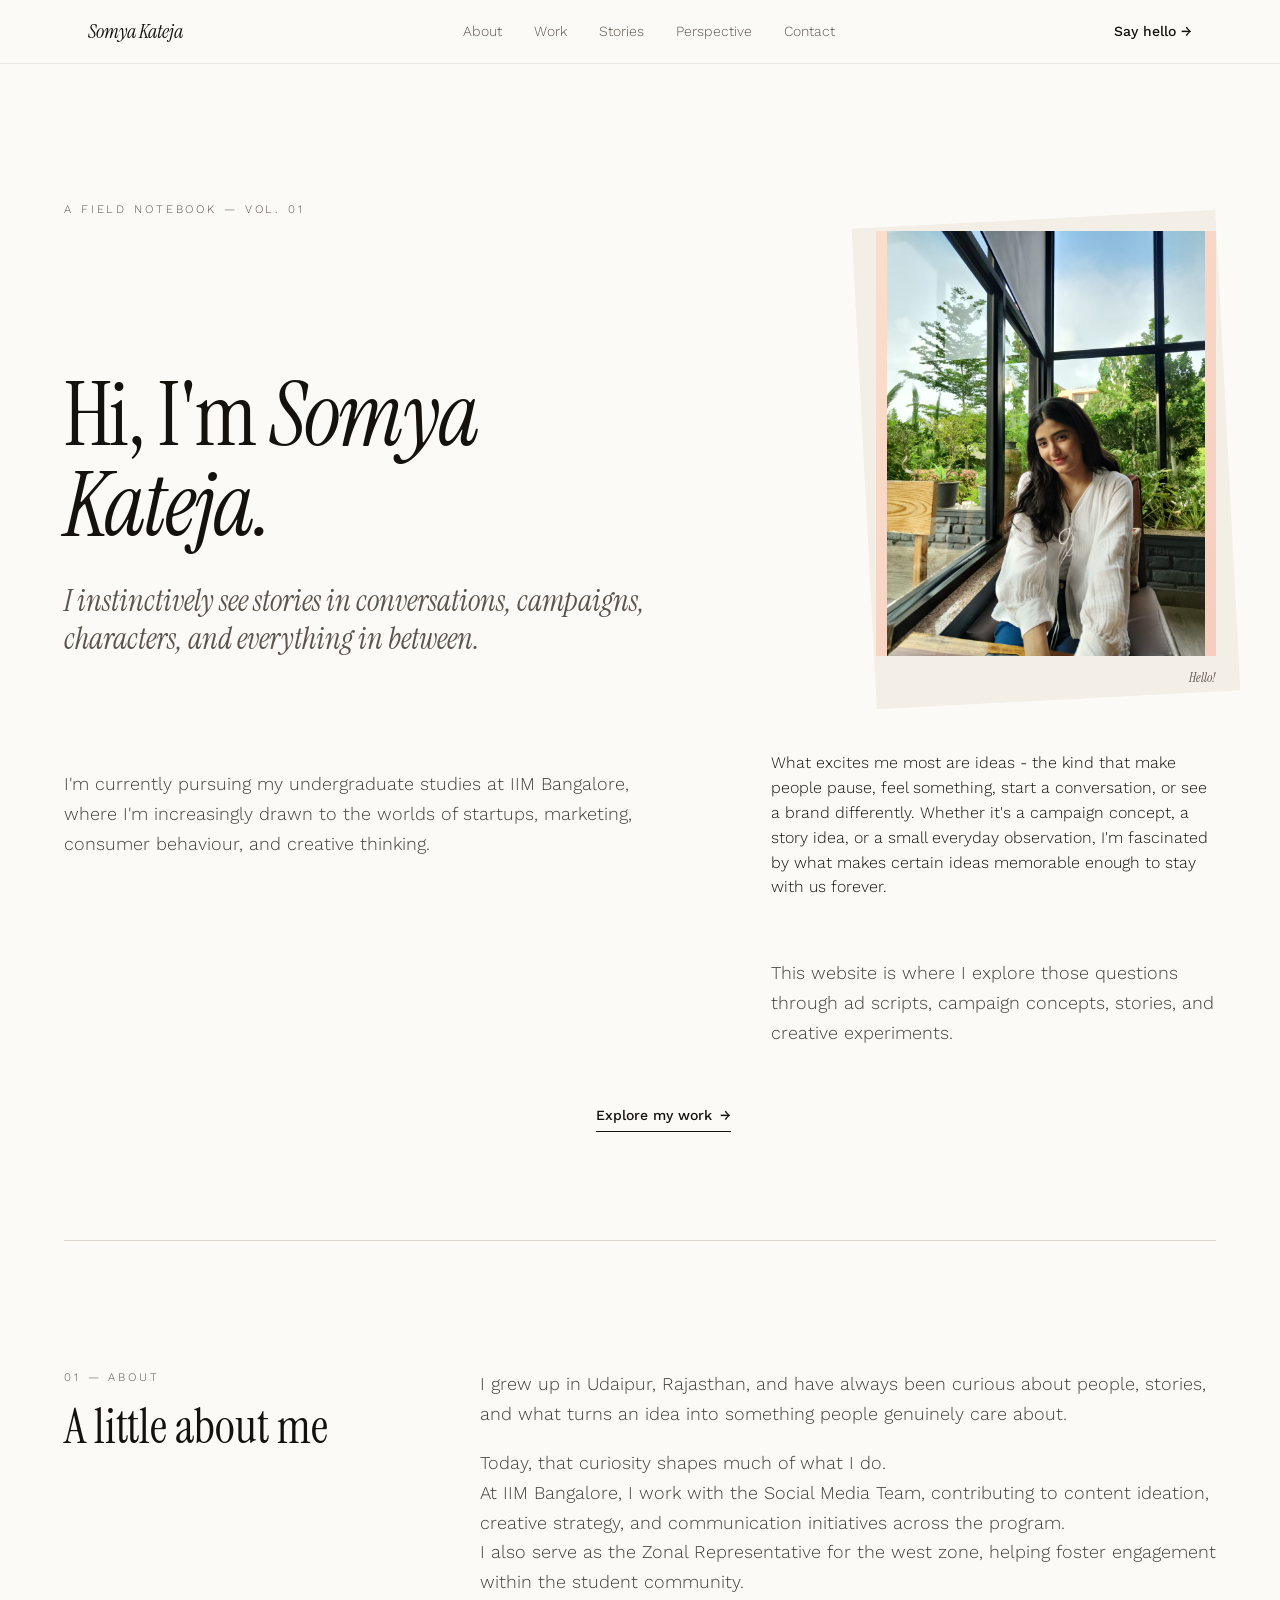
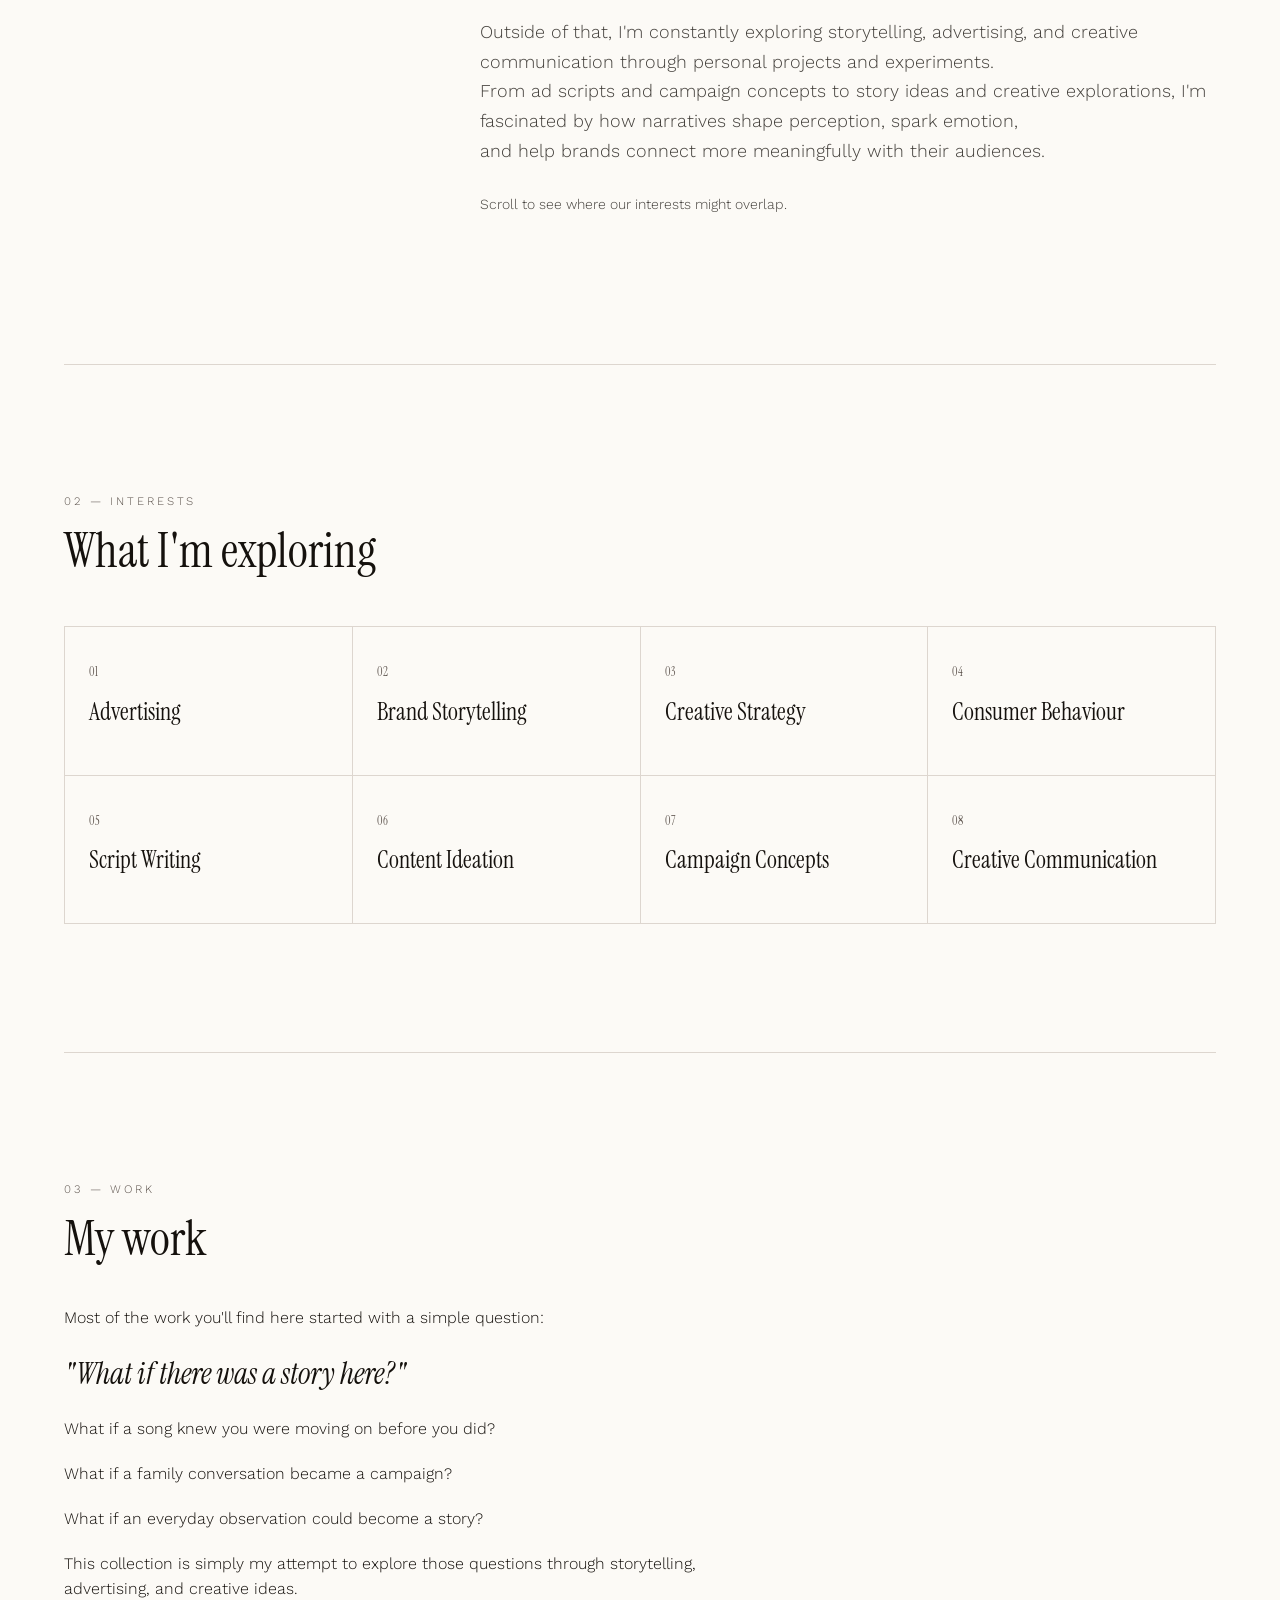
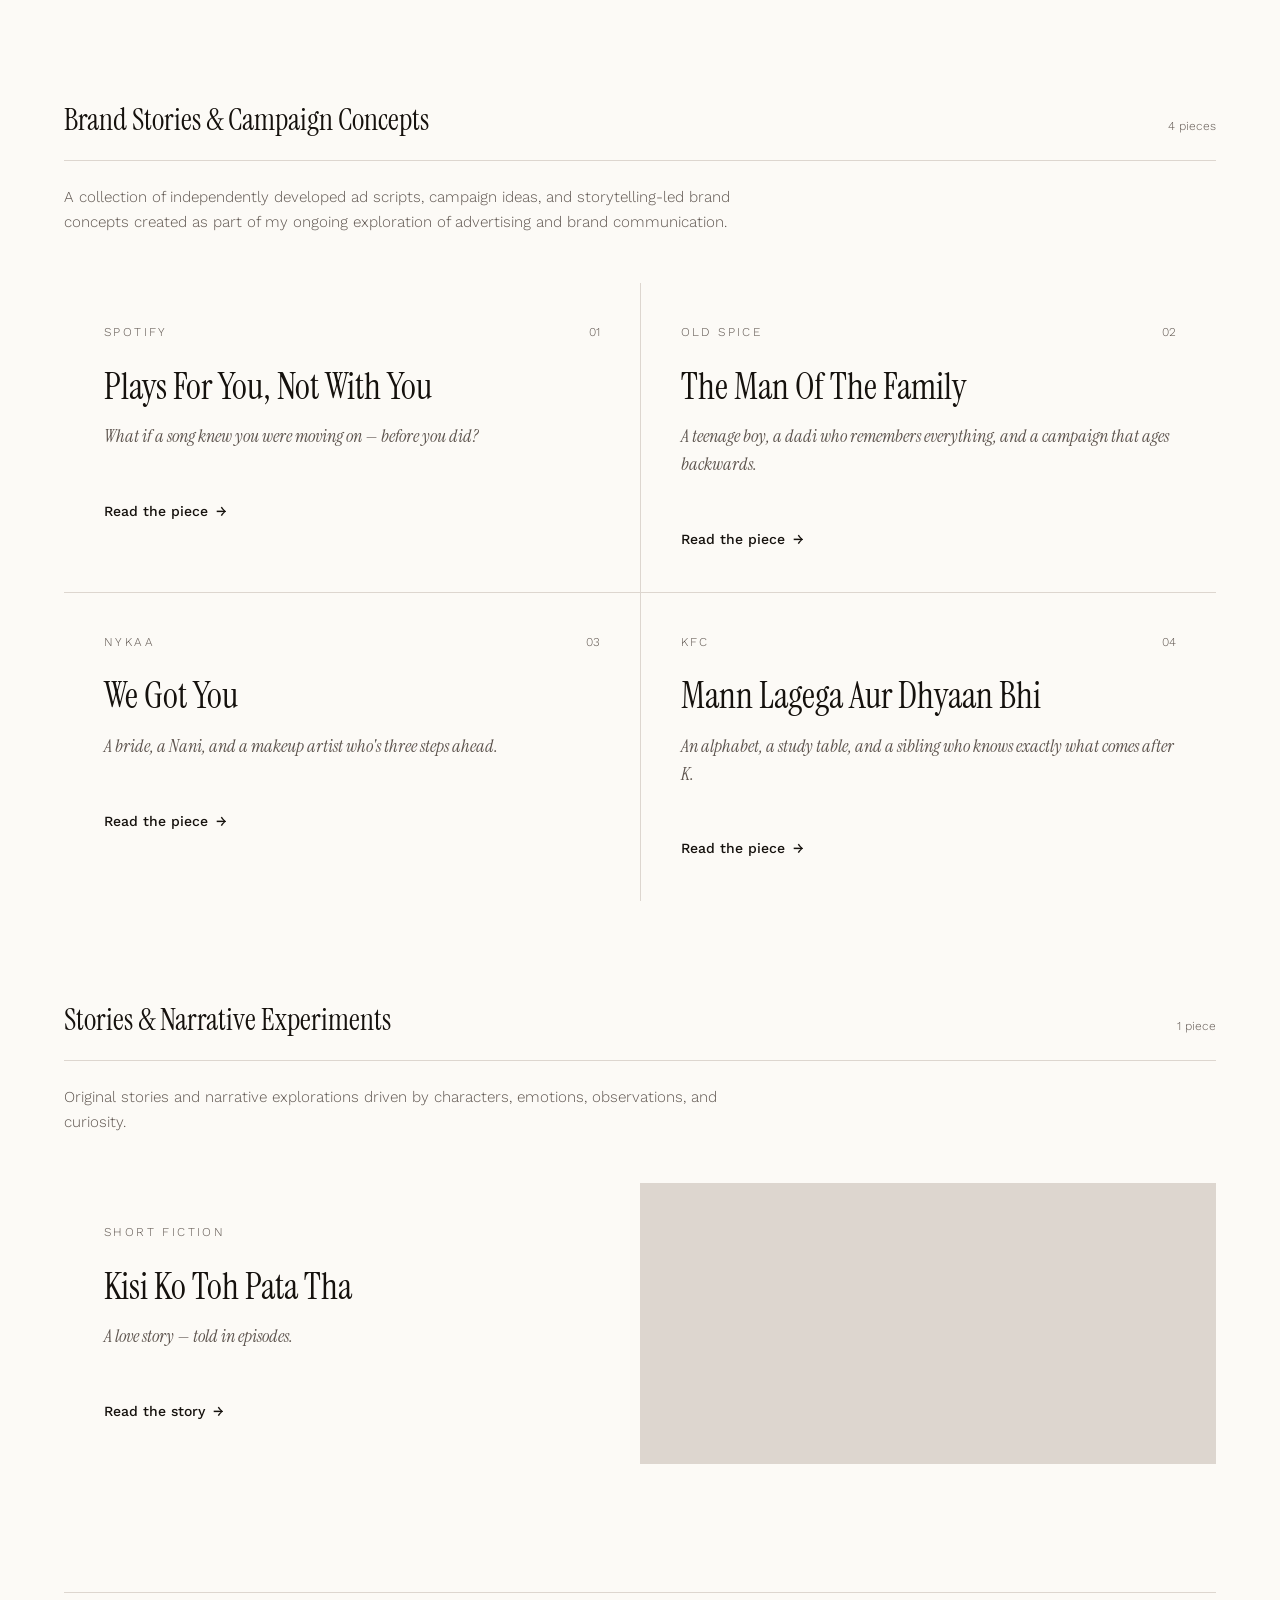
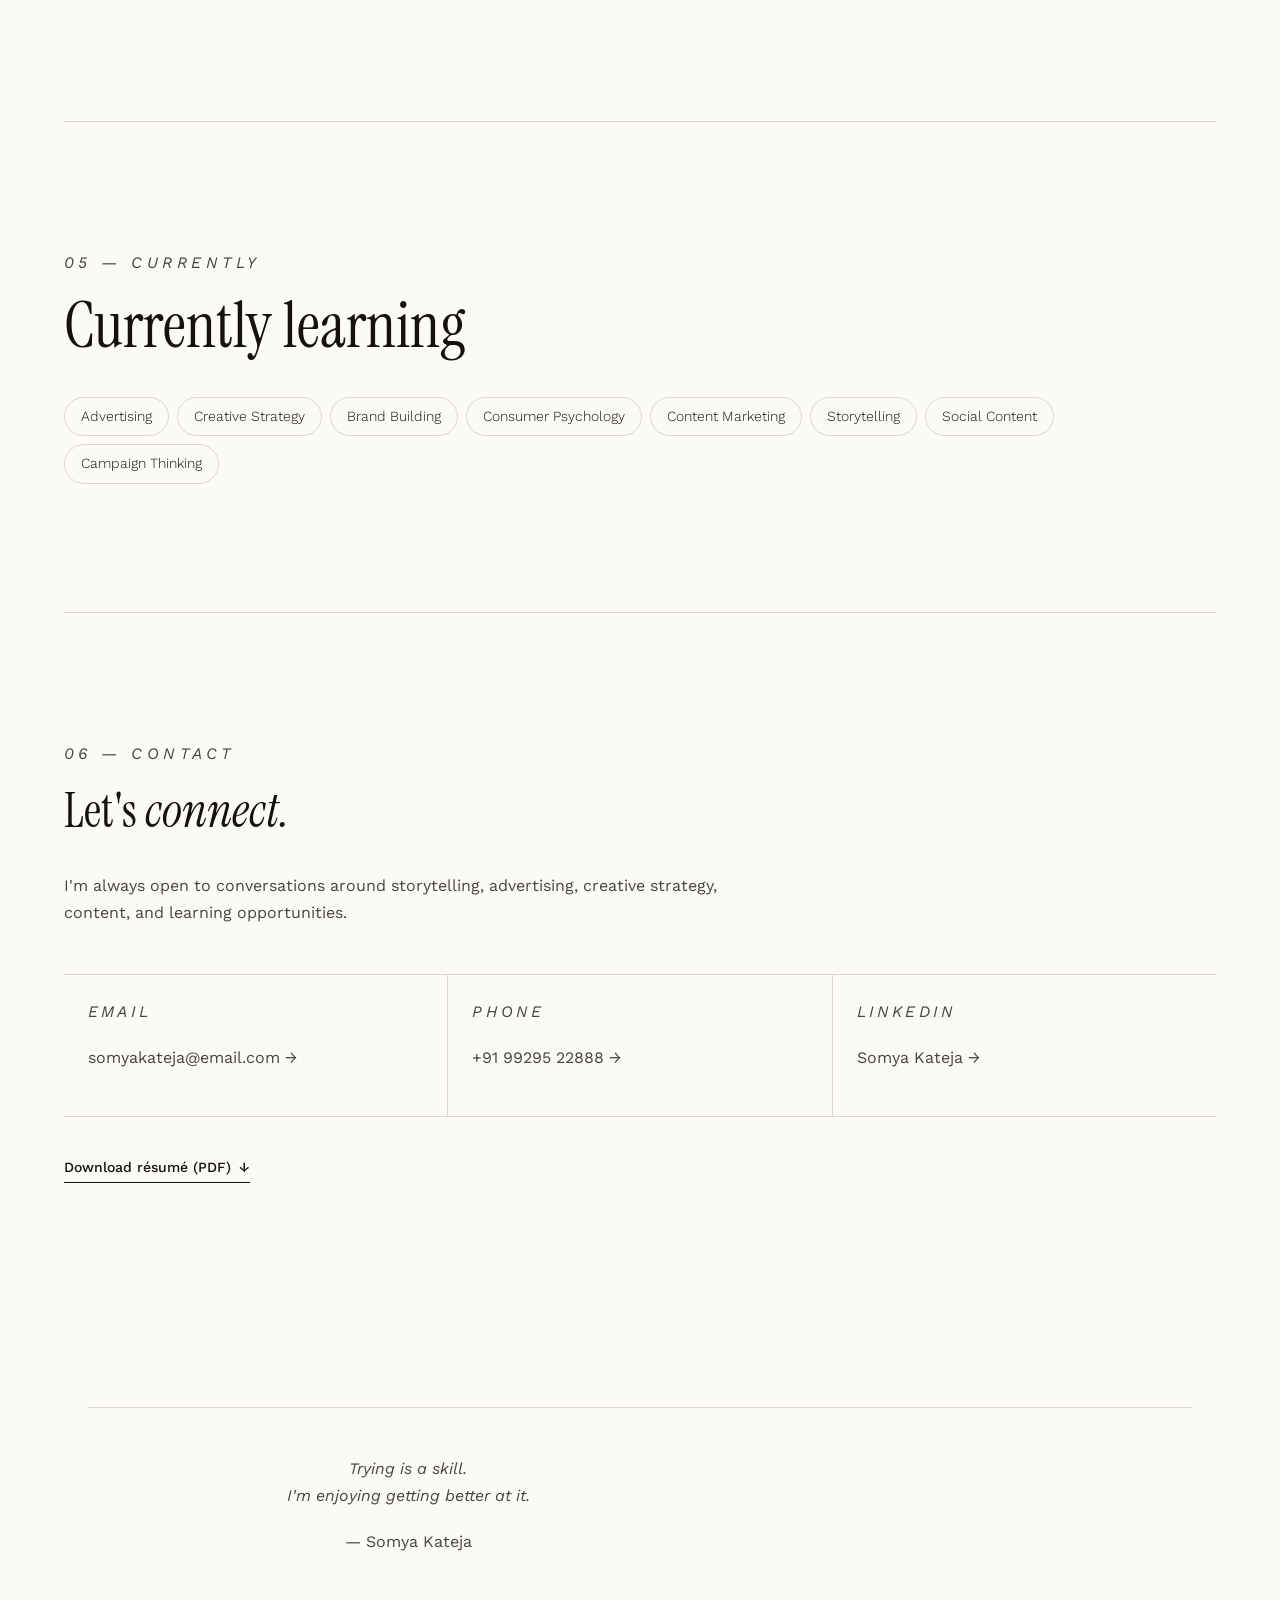
==== index.html @ d15bb148 "Update index.html" ====
<!doctype html>
<html lang="en">
<head>
<meta charset="utf-8" />
<meta name="viewport" content="width=device-width,initial-scale=1" />
<title>Somya Kateja — Stories, Ideas, and Campaigns</title>
<meta name="description" content="A collection of ad scripts, campaign concepts, and stories by Somya Kateja." />
<meta property="og:title" content="Somya Kateja — Stories, Ideas, and Campaigns" />
<meta property="og:description" content="A collection of ad scripts, campaign concepts, and stories by Somya Kateja." />
<link rel="preconnect" href="https://fonts.googleapis.com" />
<link rel="preconnect" href="https://fonts.gstatic.com" crossorigin />
<link href="https://fonts.googleapis.com/css2?family=Instrument+Serif:ital@0;1&family=Work+Sans:wght@300;400;500;600&display=swap" rel="stylesheet" />
<link rel="stylesheet" href="styles.css" />
</head>
<body>

<header class="nav"><div class="nav-inner">
  <a href="index.html#top" class="nav-brand">Somya Kateja</a>
  <button class="nav-toggle" aria-label="Menu" aria-expanded="false" onclick="this.classList.toggle('open');this.setAttribute('aria-expanded',this.classList.contains('open'));document.getElementById('navMenu').classList.toggle('open')">
    <span></span><span></span><span></span>
  </button>
  <nav class="nav-links" id="navMenu">
    <a href="index.html#about">About</a>
    <a href="index.html#work">Work</a>
    <a href="index.html#stories">Stories</a>
    <a href="index.html#note">Perspective</a>
    <a href="index.html#contact">Contact</a>
    <a href="index.html#contact" class="nav-cta-mobile">Say hello →</a>
  </nav>
  <a href="index.html#contact" class="nav-cta">Say hello →</a>
</div></header>
<span id="top"></span>
<section class="container hero">
  <p class="eyebrow">A field notebook — Vol. 01</p>
  <div class="hero-grid">
    <div>
      <h1 class="hero-title" data-typewriter>
        <span data-type-part>Hi, I'm </span><em class="italic" data-type-part>Somya</em><br/><em class="italic" data-type-part>Kateja.</em>
      </h1>
      <p class="hero-sub">I instinctively see stories in conversations, campaigns,<br>
        characters, and everything in between.</p>
    </div>
    <figure class="portrait">
      <div class="portrait-bg" aria-hidden="true"></div>
      <div class="portrait-frame"> 
        <img src="somya kateja photo/somya.jpg.jpeg" alt="Somya Kateja">
  <span class="portrait-monogram"></span></div>
      <figcaption class="portrait-cap">Hello!</figcaption>
    </figure>
  </div>
  <div class="hero-row2">
    <p>I'm currently pursuing my undergraduate studies at IIM Bangalore, where I'm increasingly drawn to the worlds of startups, marketing, consumer behaviour, and creative thinking.</p>
What excites me most are ideas - the kind that make people pause, feel something, start a conversation, or see a brand differently. Whether it's a campaign concept, a story idea, or a small everyday observation, I'm fascinated by what makes certain ideas memorable enough to stay with us forever.</p>

    <p>This website is where I explore those questions through ad scripts, campaign concepts, stories, and creative experiments.</p>
    <div class="cta-stack">
      <a href="#work" class="cta-link">Explore my work <span class="arrow" aria-hidden="true">→</span></a>
      <a href="#about" class="cta-muted"></a>
    </div>
  </div>
</section>
<div class="divider"></div>

<section id="about" class="container block">
  <div class="about-grid">
    <div>
      <p class="eyebrow">01 — About</p>
      <h2 class="section-h">A little about me</h2>
    </div>
    <div class="copy">
      <p>I grew up in Udaipur, Rajasthan, and have always been curious about people, stories, and what turns an idea into something people genuinely care about.</p>
        <p>Today, that curiosity shapes much of what I do.<br>
          At IIM Bangalore, I work with the Social Media Team, contributing to content ideation, creative strategy, and communication initiatives across the program.<br>
           I also serve as the Zonal Representative for the west zone, helping foster engagement within the student community.</p>
            <p>Outside of that, I'm constantly exploring storytelling, advertising, and creative communication through personal projects and experiments.<br>
               From ad scripts and campaign concepts to story ideas and creative explorations, I'm fascinated by how narratives shape perception, spark emotion,<br>
                and help brands connect more meaningfully with their audiences.</p>
      
      <p class="muted" style="font-size:.875rem;padding-top:.5rem">Scroll to see where our interests might overlap.</p>
    </div>
  </div>
</section>
<div class="divider"></div>

<section class="container block">
  <p class="eyebrow">02 — Interests</p>
  <h2 class="section-h">What I'm exploring</h2>
  <div class="tag-grid">
    <div class="tag-cell"><p class="n">01</p><p class="t">Advertising</p></div><div class="tag-cell"><p class="n">02</p><p class="t">Brand Storytelling</p></div><div class="tag-cell"><p class="n">03</p><p class="t">Creative Strategy</p></div><div class="tag-cell"><p class="n">04</p><p class="t">Consumer Behaviour</p></div><div class="tag-cell"><p class="n">05</p><p class="t">Script Writing</p></div><div class="tag-cell"><p class="n">06</p><p class="t">Content Ideation</p></div><div class="tag-cell"><p class="n">07</p><p class="t">Campaign Concepts</p></div><div class="tag-cell"><p class="n">08</p><p class="t">Creative Communication</p></div>
  </div>
</section>
<div class="divider"></div>

<section id="work" class="container block">
  <p class="eyebrow">03 — Work</p>
  <h2 class="section-h">My work</h2>
  <div style="margin-top:2.5rem;max-width:42rem">
    <p style="margin:0 0 1.25rem">Most of the work you'll find here started with a simple question:</p>
    <p class="serif italic" style="font-size:1.875rem;margin:0 0 1.25rem">"What if there was a story here?"</p>
    <p style="margin:0 0 1.25rem">What if a song knew you were moving on before you did?</p>
    <p style="margin:0 0 1.25rem">What if a family conversation became a campaign?</p>
    <p style="margin:0 0 1.25rem">What if an everyday observation could become a story?</p>
    <p style="margin:0">This collection is simply my attempt to explore those questions through storytelling, advertising, and creative ideas.</p>
  </div>

  <div class="work-section">
    <div class="work-head"><h3> Brand Stories &amp; Campaign Concepts</h3><span class="muted" style="font-size:.75rem">4 pieces</span></div>
    <p class="muted" style="margin-top:1.5rem;max-width:42rem;font-size:.95rem;line-height:1.65">A collection of independently developed ad scripts, campaign ideas, and storytelling-led brand concepts created as part of my ongoing exploration of advertising and brand communication.</p>
    <div class="work-grid">
      <a class="work-card" href="work/spotify-plays-for-you.html">
        <div class="meta"><span class="brand">Spotify</span><span>01</span></div>
        <h4>Plays For You, Not With You</h4>
        <p class="tag">What if a song knew you were moving on — before you did?</p>
        <span class="read">Read the piece <span aria-hidden="true">→</span></span>
      </a><a class="work-card" href="work/old-spice-man-of-the-family.html">
        <div class="meta"><span class="brand">Old Spice</span><span>02</span></div>
        <h4>The Man Of The Family</h4>
        <p class="tag">A teenage boy, a dadi who remembers everything, and a campaign that ages backwards.</p>
        <span class="read">Read the piece <span aria-hidden="true">→</span></span>
      </a><a class="work-card" href="work/nykaa-we-got-you.html">
        <div class="meta"><span class="brand">Nykaa</span><span>03</span></div>
        <h4>We Got You</h4>
        <p class="tag">A bride, a Nani, and a makeup artist who's three steps ahead.</p>
        <span class="read">Read the piece <span aria-hidden="true">→</span></span>
      </a><a class="work-card" href="work/kfc-mann-lagega.html">
        <div class="meta"><span class="brand">KFC</span><span>04</span></div>
        <h4>Mann Lagega Aur Dhyaan Bhi</h4>
        <p class="tag">An alphabet, a study table, and a sibling who knows exactly what comes after K.</p>
        <span class="read">Read the piece <span aria-hidden="true">→</span></span>
      </a>
    </div>
  </div>

  <div id="stories" class="work-section">
    <div class="work-head"><h3>Stories &amp; Narrative Experiments</h3><span class="muted" style="font-size:.75rem">1 piece</span></div>
    <p class="muted" style="margin-top:1.5rem;max-width:42rem;font-size:.95rem;line-height:1.65">Original stories and narrative explorations driven by characters, emotions, observations, and curiosity.</p>
    <div class="work-grid">
      <a class="work-card" href="stories/kisi-ko-toh-pata-tha.html">
        <div class="meta"><span class="brand">Short fiction</span></div>
        <h4>Kisi Ko Toh Pata Tha</h4>
        <p class="tag">A love story — told in episodes.</p>
        <span class="read">Read the story <span aria-hidden="true">→</span></span>
      </a>
    </div>
  </div>
</section>
<div class="divider"></div>

<section id="note" class="persp">

<div class="divider"></div>

<section class="container block">
  <p class="eyebrow">05 — Currently</p>
  <h2 class="section-h">Currently learning</h2>
  <div class="pills"><span class="pill">Advertising</span><span class="pill">Creative Strategy</span><span class="pill">Brand Building</span><span class="pill">Consumer Psychology</span><span class="pill">Content Marketing</span><span class="pill">Storytelling</span><span class="pill">Social Content</span><span class="pill">Campaign Thinking</span></div>
</section>
<div class="divider"></div>

<section id="contact" class="container block">
  <p class="eyebrow">06 — Contact</p>
  <h2 class="section-h" style="font-size:3rem">Let's <em class="italic">connect.</em></h2>
  <p style="margin-top:2rem;max-width:42rem;font-size:1.05rem;line-height:1.65;color:color-mix(in oklch,var(--fg) 80%,transparent)">I'm always open to conversations around storytelling, advertising, creative strategy, content, and learning opportunities.</p>
  <div class="contact-grid">
    <a class="contact-card" href="mailto:somyakateja@email.com"><p class="lbl">Email</p><p class="val">somyakateja@email.com →</p></a>
    <a class="contact-card" href="tel:+919929522888"><p class="lbl">Phone</p><p class="val">+91 99295 22888 →</p></a>
    <a class="contact-card" href="https://www.linkedin.com/in/somya-kateja-402340257/" target="_blank" rel="noreferrer"><p class="lbl">LinkedIn</p><p class="val">Somya Kateja →</p></a>
  </div>
  <a href="https://id-preview-dd491350--09c1ca3b-f277-450d-bad6-b6bb9498c5ce.lovable.app/__l5e/assets-v1/c2f71da6-fbae-406d-95cf-e368c31327e7/SomyaKateja_Resume.pdf" download="SomyaKateja_Resume.pdf" class="cta-link" style="margin-top:2.5rem">Download résumé (PDF) <span aria-hidden="true">↓</span></a>
</section>

<footer class="foot">
  <div class="foot-inner">
    <p class="big">Trying is a skill.<br/>I'm enjoying getting better at it.</p>
    <p class="muted" style="margin-top:2rem;font-size:.875rem">— Somya Kateja</p>
  </div>
</footer>

<script>
  (() => {
    const title = document.querySelector('[data-typewriter]');
    if (!title || window.matchMedia('(prefers-reduced-motion: reduce)').matches) return;

    const parts = [...title.querySelectorAll('[data-type-part]')];
    const text = parts.map((part) => part.textContent);
    parts.forEach((part) => {
      part.textContent = '';
    });

    let partIndex = 0;
    let charIndex = 0;
    const typeNext = () => {
      if (partIndex >= parts.length) return;

      parts[partIndex].textContent += text[partIndex][charIndex];
      charIndex += 1;

      if (charIndex >= text[partIndex].length) {
        partIndex += 1;
        charIndex = 0;
      }

      window.setTimeout(typeNext, 75);
    };

    window.setTimeout(typeNext, 350);
  })();
</script>
</body>
</html>
---- styles.css ----
:root{
  --bg:oklch(0.985 0.005 80);
  --fg:oklch(0.18 0.01 60);
  --muted:oklch(0.94 0.012 75);
  --muted-fg:oklch(0.45 0.015 60);
  --secondary:oklch(0.95 0.012 75);
  --accent:oklch(0.62 0.16 38);
  --border:oklch(0.88 0.012 70);
  --serif:"Instrument Serif",ui-serif,Georgia,serif;
  --sans:"Work Sans",ui-sans-serif,system-ui,sans-serif;
}
*{box-sizing:border-box;border-color:var(--border)}
html{scroll-behavior:smooth}
body{margin:0;background:var(--bg);color:var(--fg);font-family:var(--sans);font-weight:300;line-height:1.55;-webkit-font-smoothing:antialiased}
a{color:inherit;text-decoration:none}
.container{max-width:72rem;margin:0 auto;padding:0 1.5rem}
.container-sm{max-width:48rem;margin:0 auto;padding:0 1.5rem}
.container-md{max-width:56rem;margin:0 auto;padding:0 1.5rem}
.serif{font-family:var(--serif)}
.italic{font-style:italic}
.muted{color:var(--muted-fg)}
.eyebrow{font-size:.72rem;text-transform:uppercase;letter-spacing:.25em;color:var(--muted-fg);margin:0 0 .75rem}
.divider{height:1px;background:var(--border);max-width:72rem;margin:0 auto}

/* Nav */
.nav{position:sticky;top:0;z-index:50;background:rgba(252,251,247,.8);backdrop-filter:blur(8px);border-bottom:1px solid color-mix(in oklch,var(--border) 60%,transparent)}
.nav-inner{display:flex;align-items:center;justify-content:space-between;padding:1rem 1.5rem;max-width:72rem;margin:0 auto}
.nav-brand{font-family:var(--serif);font-size:1.25rem;font-style:italic}
.nav-brand:hover{color:var(--accent)}
.nav-links{display:none;gap:2rem;font-size:.875rem;color:var(--muted-fg)}
.nav-links a:hover{color:var(--fg)}
.nav-cta{display:none;font-size:.875rem;font-weight:500}
.nav-cta:hover{color:var(--accent);text-decoration:underline;text-underline-offset:4px}
@media(min-width:768px){.nav-links{display:flex}.nav-cta{display:inline}}

/* Hero */
.hero{padding:5rem 0 6rem}
@media(min-width:768px){.hero{padding-top:7rem}}
.hero-grid{display:grid;gap:2.5rem;align-items:end}
@media(min-width:768px){.hero-grid{grid-template-columns:1.4fr 1fr}}
h1.hero-title{font-family:var(--serif);font-size:3rem;line-height:1.02;letter-spacing:-.02em;margin:0;font-weight:400}
@media(min-width:768px){h1.hero-title{font-size:4.5rem}}
@media(min-width:1024px){h1.hero-title{font-size:5.5rem}}
.hero-sub{font-family:var(--serif);font-style:italic;font-size:1.5rem;color:var(--muted-fg);margin-top:2rem;max-width:36rem;line-height:1.25}
@media(min-width:768px){.hero-sub{font-size:1.875rem}}

/* Portrait */
.portrait{position:relative;max-width:340px;width:100%;margin:0 auto;perspective:900px}
@media(min-width:768px){.portrait{margin:0 0 0 auto}}
.portrait-bg{position:absolute;inset:-.75rem;background:var(--secondary);transform:rotate(-3deg);z-index:-1;transition:transform .55s ease,box-shadow .55s ease}
.portrait-frame{position:relative;aspect-ratio:4/5;background:linear-gradient(135deg,oklch(0.92 0.04 60),oklch(0.88 0.05 40));overflow:hidden;outline:1px solid var(--border);display:flex;align-items:center;justify-content:center;box-shadow:0 1rem 2.75rem color-mix(in oklch,var(--fg) 14%,transparent);transform-origin:center top;animation:portrait-fall-in 1s cubic-bezier(.2,.85,.22,1) .25s both;transition:transform .55s cubic-bezier(.2,.85,.22,1),box-shadow .55s ease,filter .55s ease}
.portrait-frame::after{content:"";position:absolute;inset:0;background:linear-gradient(115deg,transparent 0 38%,rgba(255,255,255,.28) 48%,transparent 58%);transform:translateX(-120%);animation:portrait-sheen .9s ease-out 1s both;pointer-events:none}
.portrait:hover .portrait-frame{transform:translateY(-.75rem) rotateX(3deg) rotateZ(-1.5deg);box-shadow:0 1.6rem 3.5rem color-mix(in oklch,var(--fg) 18%,transparent);filter:saturate(1.04)}
.portrait:hover .portrait-bg{transform:translateY(.45rem) rotate(-5deg)}
.portrait-monogram{font-family:var(--serif);font-size:5rem;color:rgba(0,0,0,.25)}
.portrait-cap{margin-top:.75rem;text-align:right;font-family:var(--serif);font-style:italic;font-size:.8rem;color:var(--muted-fg)}
@keyframes portrait-fall-in{
  0%{opacity:0;transform:translateY(-2.25rem) rotateX(10deg) rotateZ(2deg) scale(.96);clip-path:inset(0 0 100% 0)}
  62%{opacity:1;transform:translateY(.45rem) rotateX(-1deg) rotateZ(-.6deg) scale(1.01);clip-path:inset(0)}
  100%{opacity:1;transform:translateY(0) rotateX(0) rotateZ(0) scale(1);clip-path:inset(0)}
}
@keyframes portrait-sheen{
  to{transform:translateX(120%)}
}
@media (prefers-reduced-motion:reduce){
  .portrait-frame,.portrait-frame::after{animation:none}
  .portrait-frame,.portrait-bg{transition:none}
}

/* Hero second row */
.hero-row2{margin-top:4rem;display:grid;gap:2.5rem}
@media(min-width:768px){.hero-row2{grid-template-columns:1.5fr 1fr}}
.hero-row2 p{max-width:36rem;font-size:1rem;line-height:1.65;color:color-mix(in oklch,var(--fg) 80%,transparent)}
@media(min-width:768px){.hero-row2 p{font-size:1.125rem}}
.cta-stack{display:flex;flex-direction:column;gap:.75rem;align-items:flex-start}
@media(min-width:768px){.cta-stack{align-items:flex-end;justify-content:flex-end}}
.cta-link{display:inline-flex;gap:.5rem;align-items:center;border-bottom:1px solid var(--fg);padding-bottom:.25rem;font-size:.875rem;font-weight:500;transition:color .2s,border-color .2s}
.cta-link:hover{color:var(--accent);border-color:var(--accent)}
.cta-link span.arrow{transition:transform .2s}
.cta-link:hover span.arrow{transform:translateX(.25rem)}
.cta-muted{font-size:.875rem;color:var(--muted-fg)}
.cta-muted:hover{color:var(--fg)}

/* Sections */
section.block{padding:6rem 0}
@media(min-width:768px){section.block{padding:8rem 0}}
h2.section-h{font-family:var(--serif);font-size:2.25rem;line-height:1.15;font-weight:400;margin:0}
@media(min-width:768px){h2.section-h{font-size:3rem}}

/* About grid */
.about-grid{display:grid;gap:3rem}
@media(min-width:768px){.about-grid{grid-template-columns:1fr 2fr}}
.about-grid .copy p{margin:0 0 1.25rem;font-size:1rem;line-height:1.65;color:color-mix(in oklch,var(--fg) 80%,transparent)}
@media(min-width:768px){.about-grid .copy p{font-size:1.125rem}}

/* Tag grid */
.tag-grid{margin-top:3rem;display:grid;grid-template-columns:repeat(2,1fr);gap:1px;background:var(--border);border:1px solid var(--border);overflow:hidden}
@media(min-width:768px){.tag-grid{grid-template-columns:repeat(4,1fr)}}
.tag-cell{background:var(--bg);padding:1.5rem;transition:background .2s}
.tag-cell:hover{background:var(--secondary)}
.tag-cell .n{font-family:var(--serif);font-size:.75rem;color:var(--muted-fg)}
.tag-cell .t{margin-top:1rem;font-family:var(--serif);font-size:1.25rem;line-height:1.2}
@media(min-width:768px){.tag-cell .t{font-size:1.5rem}}

/* Work cards */
.work-section{margin-top:6rem}
.work-head{display:flex;align-items:baseline;justify-content:space-between;border-bottom:1px solid var(--border);padding-bottom:1rem}
.work-head h3{font-family:var(--serif);font-size:1.5rem;font-weight:400;margin:0}
@media(min-width:768px){.work-head h3{font-size:1.875rem}}
.work-grid{margin-top:3rem;display:grid;gap:1px;background:var(--border)}
@media(min-width:768px){.work-grid{grid-template-columns:repeat(2,1fr)}}
.work-card{background:var(--bg);padding:2rem;display:block;transition:background .2s}
@media(min-width:768px){.work-card{padding:2.5rem}}
.work-card:hover{background:var(--secondary)}
.work-card .meta{display:flex;justify-content:space-between;font-size:.75rem;color:var(--muted-fg)}
.work-card .meta .brand{text-transform:uppercase;letter-spacing:.2em}
.work-card h4{font-family:var(--serif);font-size:1.875rem;line-height:1.15;margin:1.5rem 0 0;font-weight:400}
@media(min-width:768px){.work-card h4{font-size:2.25rem}}
.work-card .tag{margin-top:1rem;font-family:var(--serif);font-style:italic;font-size:1.125rem;color:var(--muted-fg)}
.work-card .read{margin-top:2rem;display:inline-flex;gap:.5rem;font-size:.875rem;font-weight:500}
.work-card:hover .read{color:var(--accent)}

/* Perspective */
.persp{padding:6rem 0}
@media(min-width:768px){.persp{padding:8rem 0}}
.persp p{
    font-family:var(--sans);
    font-size:1rem;
    line-height:1.65;
    margin:0 0 1.25rem;
    color:color-mix(in oklch,var(--fg) 80%,transparent);
}

@media(min-width:768px){
.persp p{
    font-size:1.125rem;
}
}

/* Pills */
.pills{margin-top:2.5rem;display:flex;flex-wrap:wrap;gap:.5rem}
.pill{border:1px solid var(--border);padding:.5rem 1rem;border-radius:9999px;font-size:.875rem;transition:all .2s}
.pill:hover{border-color:var(--accent);color:var(--accent)}

/* Contact */
.contact-grid{margin-top:3rem;display:grid;gap:1px;background:var(--border);border-top:1px solid var(--border);border-bottom:1px solid var(--border)}
@media(min-width:640px){.contact-grid{grid-template-columns:repeat(2,1fr)}}
@media(min-width:1024px){.contact-grid{grid-template-columns:repeat(3,1fr)}}
.contact-card{background:var(--bg);padding:1.5rem;display:block;transition:background .2s}
.contact-card:hover{background:var(--secondary)}
.contact-card .lbl{font-size:.75rem;text-transform:uppercase;letter-spacing:.2em;color:var(--muted-fg)}
.contact-card .val{margin-top:1rem;font-family:var(--serif);font-size:1.25rem}
.contact-card:hover .val{color:var(--accent)}

/* Footer */
footer.foot{max-width:72rem;margin:0 auto;padding:6rem 1.5rem 4rem}
.foot-inner{border-top:1px solid var(--border);padding-top:3rem;text-align:center}
.foot-inner .big{font-family:var(--serif);font-style:italic;font-size:1.875rem;line-height:1.25;margin:0}
@media(min-width:768px){.foot-inner .big{font-size:3rem}}

/* Article (work/story page) */
.art-header{display:flex;align-items:center;justify-content:space-between;padding:2rem 1.5rem 0;max-width:56rem;margin:0 auto}
.art-hero{padding:5rem 1.5rem 3rem;max-width:48rem;margin:0 auto}
@media(min-width:768px){.art-hero{padding-top:7rem}}
.brand-mark{display:inline-flex;align-items:center;gap:.55rem;margin-top:1.1rem;padding:.42rem .7rem .42rem .48rem;border:1px solid color-mix(in oklch,var(--border) 75%,transparent);background:color-mix(in oklch,var(--bg) 88%,white);box-shadow:0 .5rem 1.4rem color-mix(in oklch,var(--fg) 7%,transparent);font-size:.78rem;font-weight:500;color:color-mix(in oklch,var(--fg) 78%,transparent)}
.brand-mark img{width:1.35rem;height:1.35rem;display:block;object-fit:contain}
.art-hero h1{font-family:var(--serif);font-size:3rem;line-height:1.05;letter-spacing:-.02em;margin:1.5rem 0 0;font-weight:400}
@media(min-width:768px){.art-hero h1{font-size:4.5rem}}
.art-hero .tag{margin-top:2rem;font-family:var(--serif);font-style:italic;font-size:1.5rem;color:var(--muted-fg);line-height:1.25}
@media(min-width:768px){.art-hero .tag{font-size:1.875rem}}
.art-body{max-width:48rem;margin:0 auto;padding:0 1.5rem 6rem}
.art-block{margin-top:4rem}
.art-block:first-child{margin-top:0}
.art-block .lbl{font-size:.75rem;text-transform:uppercase;letter-spacing:.25em;color:var(--muted-fg);margin:0 0 1.5rem}
.art-block .insight{font-family:var(--serif);font-size:1.25rem;line-height:1.55;margin:0}
@media(min-width:768px){.art-block .insight{font-size:1.5rem}}
.chars{list-style:none;padding:0;margin:0;border-top:1px solid var(--border);border-bottom:1px solid var(--border)}
.chars li{display:grid;grid-template-columns:1fr 2fr;gap:1.5rem;padding:1rem 0;border-bottom:1px solid var(--border)}
.chars li:last-child{border-bottom:0}
.chars .nm{font-size:.75rem;font-weight:600;text-transform:uppercase;letter-spacing:.18em}
.chars .nt{font-family:var(--serif);font-size:1rem;color:color-mix(in oklch,var(--fg) 80%,transparent)}
.refbox{display:block;border:1px solid var(--border);background:color-mix(in oklch,var(--secondary) 40%,transparent);padding:1rem;font-size:.875rem;color:var(--muted-fg);margin-top:4rem}
.refbox:hover{color:var(--accent)}
.endcard{border-left:2px solid var(--accent);padding-left:1.5rem}
.endcard .a{font-family:var(--serif);font-size:1.875rem;margin:0}
@media(min-width:768px){.endcard .a{font-size:2.25rem}}
.endcard .b{font-family:var(--serif);font-style:italic;font-size:1.25rem;color:var(--muted-fg);margin:.5rem 0 0}
.takeaway{font-family:var(--serif);font-style:italic;font-size:1.25rem;line-height:1.55;margin:0}
@media(min-width:768px){.takeaway{font-size:1.5rem}}
.disclaimer{border-top:1px solid var(--border);padding-top:2rem;margin-top:5rem;font-size:.75rem;color:var(--muted-fg)}
.next-nav{max-width:48rem;margin:0 auto;border-top:1px solid var(--border);padding:3rem 1.5rem}
.next-nav .lbl{font-size:.75rem;text-transform:uppercase;letter-spacing:.25em;color:var(--muted-fg)}
.next-nav a{margin-top:.75rem;display:inline-flex;gap:.75rem;align-items:baseline;font-family:var(--serif);font-size:1.875rem}
@media(min-width:768px){.next-nav a{font-size:2.25rem}}
.next-nav a:hover{color:var(--accent)}

/* Script */
.script{display:flex;flex-direction:column;gap:1.25rem}
.script .scene{margin-top:2.5rem;font-size:.72rem;text-transform:uppercase;letter-spacing:.25em;color:var(--muted-fg)}
.script .scene:first-child{margin-top:0}
.script .dir{font-family:var(--serif);font-style:italic;color:color-mix(in oklch,var(--fg) 70%,transparent);line-height:1.65;margin:0}
.script .txt{font-family:var(--serif);color:color-mix(in oklch,var(--fg) 85%,transparent);line-height:1.65;margin:0}
.script .sup{margin:.5rem 0;border-left:2px solid var(--accent);padding-left:1rem;font-size:.875rem;text-transform:uppercase;letter-spacing:.15em}
.script .dlg{font-family:var(--serif);line-height:1.65;margin:0}
.script .dlg .sp{font-family:var(--sans);font-size:.75rem;font-weight:600;text-transform:uppercase;letter-spacing:.18em}
.script .dlg .pa{margin-left:.5rem;font-family:var(--serif);font-style:italic;font-size:.875rem;color:var(--muted-fg)}
.script .dlg .tx{margin-left:.5rem;color:color-mix(in oklch,var(--fg) 90%,transparent)}

/* Story page */
.story-hero{max-width:42rem;margin:0 auto;padding:5rem 1.5rem 0}
@media(min-width:768px){.story-hero{padding-top:7rem}}
.story-hero h1{font-family:var(--serif);font-size:3rem;line-height:1.05;letter-spacing:-.02em;margin:1.5rem 0 0;font-weight:400}
@media(min-width:768px){.story-hero h1{font-size:4.5rem}}
.story-sub{font-family:var(--serif);font-style:italic;font-size:1.25rem;color:var(--muted-fg);margin-top:1.5rem;line-height:1.25}
@media(min-width:768px){.story-sub{font-size:1.5rem}}
.story-note{margin-top:3rem;font-family:var(--serif);font-size:1.125rem;line-height:1.65;color:color-mix(in oklch,var(--fg) 85%,transparent)}
@media(min-width:768px){.story-note{font-size:1.25rem}}
.ep-index{max-width:42rem;margin:4rem auto 0;padding:0 1.5rem}
.ep-index ol{margin:1rem 0 0;padding:0;list-style:none;display:grid;grid-template-columns:1fr;gap:.25rem 1.5rem}
@media(min-width:640px){.ep-index ol{grid-template-columns:1fr 1fr}}
.ep-index a{display:flex;gap:.75rem;padding:.25rem 0;font-size:.875rem;color:color-mix(in oklch,var(--fg) 70%,transparent)}
.ep-index a:hover{color:var(--accent)}
.ep-index .num{font-variant-numeric:tabular-nums;font-size:.75rem;color:var(--muted-fg)}
.ep-index .tt{font-family:var(--serif)}
.episodes{max-width:42rem;margin:0 auto;padding:3rem 1.5rem 6rem}
.episode{margin-top:4rem;padding-top:4rem;border-top:1px solid var(--border);scroll-margin-top:3rem}
.episode:first-child{margin-top:0;padding-top:0;border-top:0}
.episode h2{font-family:var(--serif);font-size:1.875rem;line-height:1.15;margin:.75rem 0 0;font-weight:400}
@media(min-width:768px){.episode h2{font-size:2.25rem}}
.signoff{margin-top:5rem;border-top:1px solid var(--border);padding-top:2rem;font-size:.875rem;font-style:italic;color:var(--muted-fg)}

.portrait-frame {
  overflow: hidden;
}

.portrait-frame img {
  width: 100%;
  height: 100%;
  object-fit: contain; /* shows full photo */
  display: block;
  transform:scale(1);
  transition:transform .7s cubic-bezier(.2,.85,.22,1);
}

.portrait:hover .portrait-frame img {
  transform:scale(1.035);
}
/* ---------- Mobile & tablet text-overflow fixes ---------- */

/* 1. Stop the page from scrolling sideways on any device */
html, body { overflow-x: hidden; max-width: 100%; }

/* 2. Let long words & headings wrap instead of getting cut off */
h1, h2, h3, h4, p, a, li, figcaption, .hero-title, .hero-sub,
.section-h, .work-card h4, .art-hero h1, .story-hero h1,
.foot-inner .big, .endcard .a, .next-nav a {
  overflow-wrap: break-word;
  word-wrap: break-word;
  word-break: break-word;
  hyphens: auto;
  max-width: 100%;
}

/* 3. Scale down oversized serif headings on small screens */
@media (max-width: 767px) {
  .container, .container-sm, .container-md,
  .art-header, .art-hero, .art-body,
  .story-hero, .ep-index, .episodes,
  footer.foot, .next-nav {
    padding-left: 1rem;
    padding-right: 1rem;
  }

  h1.hero-title       { font-size: clamp(2rem, 11vw, 3rem); letter-spacing: -.01em; }
  .hero-sub           { font-size: clamp(1.05rem, 4.6vw, 1.4rem); }
  h2.section-h        { font-size: clamp(1.6rem, 7vw, 2.25rem); }
  .work-card h4       { font-size: clamp(1.25rem, 6vw, 1.75rem); }
  .art-hero h1,
  .story-hero h1      { font-size: clamp(2rem, 10vw, 3rem); letter-spacing: -.01em; }
  .art-hero .tag,
  .story-sub          { font-size: clamp(1rem, 4.5vw, 1.25rem); }
  .foot-inner .big    { font-size: clamp(1.3rem, 6vw, 1.75rem); }
  .endcard .a,
  .next-nav a         { font-size: clamp(1.3rem, 6vw, 1.75rem); }
  .persp p            { font-size: clamp(1rem, 4.5vw, 1.2rem); }
  .tag-cell .t        { font-size: clamp(1rem, 4.5vw, 1.2rem); }
  .contact-card .val  { font-size: clamp(1rem, 4.5vw, 1.2rem); }

  /* characters list was 1fr 2fr — too tight on phones */
  .chars li { grid-template-columns: 1fr; gap: .35rem; }

  /* portrait shouldn't push width on small screens */
  .portrait { max-width: 78vw; }
}

/* 4. Tablet tweak — article H1 4.5rem was too wide on portrait tablets */
@media (min-width: 768px) and (max-width: 1024px) {
  h1.hero-title  { font-size: clamp(3rem, 7.2vw, 4.2rem); }
  .art-hero h1,
  .story-hero h1 { font-size: clamp(3rem, 7vw, 4.2rem); }
}

/* ============================================
   MOBILE + TABLET FIX — paste at end of file
   ============================================ */

/* Stop sideways scroll & long words getting cut */
html, body {
  overflow-x: hidden;
  max-width: 100%;
}
*, *::before, *::after { box-sizing: border-box; }

h1, h2, h3, h4, p, a, li, figcaption,
.hero-title, .hero-sub, .section-h,
.work-card h4, .art-hero h1, .story-hero h1,
.foot-inner .big, .endcard .a, .next-nav a,
.tag-cell .t, .tag-cell .l {
  overflow-wrap: break-word;
  word-wrap: break-word;
  word-break: break-word;
  hyphens: auto;
  max-width: 100%;
}

img, video, iframe { max-width: 100%; height: auto; }

/* Hamburger button — hidden on desktop */
.nav-toggle{
  display:none;
  background:none;border:0;padding:.5rem;cursor:pointer;
  width:2.5rem;height:2.5rem;flex-direction:column;justify-content:center;gap:5px;
}
.nav-toggle span{
  display:block;width:22px;height:2px;background:var(--fg);
  transition:transform .25s ease, opacity .25s ease;
}
.nav-toggle.open span:nth-child(1){transform:translateY(7px) rotate(45deg)}
.nav-toggle.open span:nth-child(2){opacity:0}
.nav-toggle.open span:nth-child(3){transform:translateY(-7px) rotate(-45deg)}
.nav-cta-mobile{display:none}

/* Mobile + tablet: show hamburger, hide inline links until opened */
@media (max-width: 1023px){
  .nav-toggle{display:flex}
  .nav-cta{display:none}
  .nav-links{
    display:none;
    position:absolute;
    top:100%;left:0;right:0;
    flex-direction:column;
    gap:0;
    background:var(--bg);
    border-bottom:1px solid var(--border);
    padding:.5rem 1.5rem 1.25rem;
    font-size:1rem;
  }
  .nav-links.open{display:flex}
  .nav-links a{
    padding:.85rem 0;
    border-bottom:1px solid color-mix(in oklch,var(--border) 60%,transparent);
    color:var(--fg);
  }
  .nav-links a:last-child{border-bottom:0}
  .nav-cta-mobile{display:block;margin-top:.5rem;font-weight:500;color:var(--accent)}
  .nav-inner{position:relative}
}

/* ---------- MOBILE EDGE PADDING FIX ---------- */
@media (max-width: 768px) {
  body {
    overflow-x: hidden;
  }

  /* Give every main section breathing room from screen edges */
  main,
  section,
  .container,
  .wrap,
  .work-section,
  .about-section,
  .story-section,
  .art-section,
  .hero,
  footer,
  header {
    padding-left: 20px !important;
    padding-right: 20px !important;
    box-sizing: border-box;
    max-width: 100% !important;
  }

  /* Make sure text blocks themselves don't blow past the edge */
  h1, h2, h3, h4, p, li, blockquote {
    padding-left: 0 !important;
    padding-right: 0 !important;
    word-wrap: break-word;
    overflow-wrap: break-word;
  }

  /* Cards / list items with their own borders */
  .card,
  .work-item,
  .story-card,
  .piece,
  .collection {
    margin-left: 0 !important;
    margin-right: 0 !important;
    width: 100% !important;
    box-sizing: border-box;
  }
}

/* ============================================
   FINAL MOBILE EDGE FIX - paste at very bottom
   ============================================ */
@media (max-width: 900px) {
  html, body {
    overflow-x: hidden !important;
    margin: 0 !important;
    padding: 0 !important;
    width: 100% !important;
  }

  body > * {
    padding-left: 22px !important;
    padding-right: 22px !important;
    box-sizing: border-box !important;
    max-width: 100vw !important;
  }

  body * {
    max-width: 100% !important;
    box-sizing: border-box !important;
    word-wrap: break-word !important;
    overflow-wrap: break-word !important;
  }

  img, video, iframe {
    max-width: 100% !important;
    height: auto !important;
  }
}
/* FINAL MOBILE EDGE FIX — paste at very bottom of styles.css */
*,
*::before,
*::after {
  box-sizing: border-box;
}

html,
body {
  width: 100%;
  max-width: 100%;
  overflow-x: hidden !important;
}

/* Fix iPhone/Android text touching screen edges */
@media (max-width: 900px) {
  body {
    margin: 0;
  }

  main,
  section,
  header,
  footer,
  .container,
  .wrap,
  .content,
  .about,
  .about-me,
  .about-section,
  .little-about,
  .work,
  .my-work,
  .work-section,
  .projects,
  .project-section,
  .story-section,
  .art-section {
    width: 100% !important;
    max-width: 100% !important;
    padding-left: max(22px, env(safe-area-inset-left)) !important;
    padding-right: max(22px, env(safe-area-inset-right)) !important;
    margin-left: auto !important;
    margin-right: auto !important;
  }

  h1,
  h2,
  h3,
  h4,
  p,
  li,
  a,
  span {
    max-width: 100% !important;
    overflow-wrap: break-word !important;
    word-break: normal !important;
  }

  img,
  video,
  iframe {
    max-width: 100% !important;
    height: auto;
  }
}
/* Perspective */
.persp{padding:6rem 0}
@media(min-width:768px){.persp{padding:8rem 0}}
.persp p{font-family:var(--serif);font-size:1.25rem;line-height:1.55;margin:0 0 1.25rem;color:color-mix(in oklch,var(--fg) 85%,transparent)}
@media(min-width:768px){.persp p{font-size:1.5rem}}

/* Perspective — matches .work */
.persp{padding:6rem 0}
@media(min-width:768px){.persp{padding:8rem 0}}

.persp .eyebrow{margin-bottom:2rem}

.persp p{
  font-family:var(--sans);
  font-size:1.0625rem;
  line-height:1.7;
  margin:0 0 1.25rem;
  color:color-mix(in oklch,var(--fg) 85%,transparent);
}

/* The opening line "What's the story here?" — serif italic pull quote */
.persp p:first-of-type{
  font-family:var(--serif);
  font-style:italic;
  font-size:2rem;
  line-height:1.2;
  color:var(--fg);
  margin-bottom:2rem;
}
@media(min-width:768px){
  .persp p:first-of-type{font-size:2.75rem}
}
/* Perspective */
.persp{padding:6rem 0}
@media(min-width:768px){.persp{padding:8rem 0}}

.persp .eyebrow{margin-bottom:2rem}

.persp .section-h{margin:0 0 2rem}

.persp p{
  font-family:var(--sans);
  font-size:1rem;
  line-height:1.65;
  margin:0 0 1.25rem;
  color:color-mix(in oklch,var(--fg) 80%,transparent);
}
@media(min-width:768px){
  .persp p{font-size:1.125rem}
}

.persp p.lead{
  font-family:var(--serif);
  font-style:italic;
  font-size:1.5rem;
  line-height:1.25;
  color:var(--fg);
  margin:0 0 2rem;
}
@media(min-width:768px){
  .persp p.lead{font-size:1.875rem}
}

/* Fix: make "The Way I See It" match My Work */
#note.persp {
  padding: 8rem 0;
}

#note .container-md {
  max-width: 1024px;
  width: calc(100% - 2rem);
  margin: 0 auto;
}

#note .eyebrow {
  font-family: var(--sans);
  font-size: 0.6875rem;
  line-height: 1;
  letter-spacing: 0.28em;
  text-transform: uppercase;
  color: color-mix(in oklch, var(--fg) 45%, transparent);
  margin: 0 0 1.25rem;
}

#note .section-h {
  font-family: var(--serif);
  font-size: clamp(2.5rem, 5vw, 4rem);
  font-weight: 400;
  line-height: 0.95;
  letter-spacing: 0;
  color: var(--fg);
  margin: 0 0 2.5rem;
}

#note p {
  font-family: var(--sans) !important;
  font-size: 1rem !important;
  line-height: 1.65 !important;
  font-weight: 400;
  color: color-mix(in oklch, var(--fg) 78%, transparent) !important;
  margin: 0 0 1.25rem !important;
  max-width: 640px;
}

#note p.note-quote {
  font-family: var(--serif) !important;
  font-style: italic;
  font-size: 1.75rem !important;
  line-height: 1.2 !important;
  color: var(--fg) !important;
  margin: 1.75rem 0 2rem !important;
}

@media (max-width: 767px) {
  #note.persp {
    padding: 6rem 0;
  }

  #note .section-h {
    font-size: 2.75rem;
  }

  #note p.note-quote {
    font-size: 1.5rem !important;
  }
}
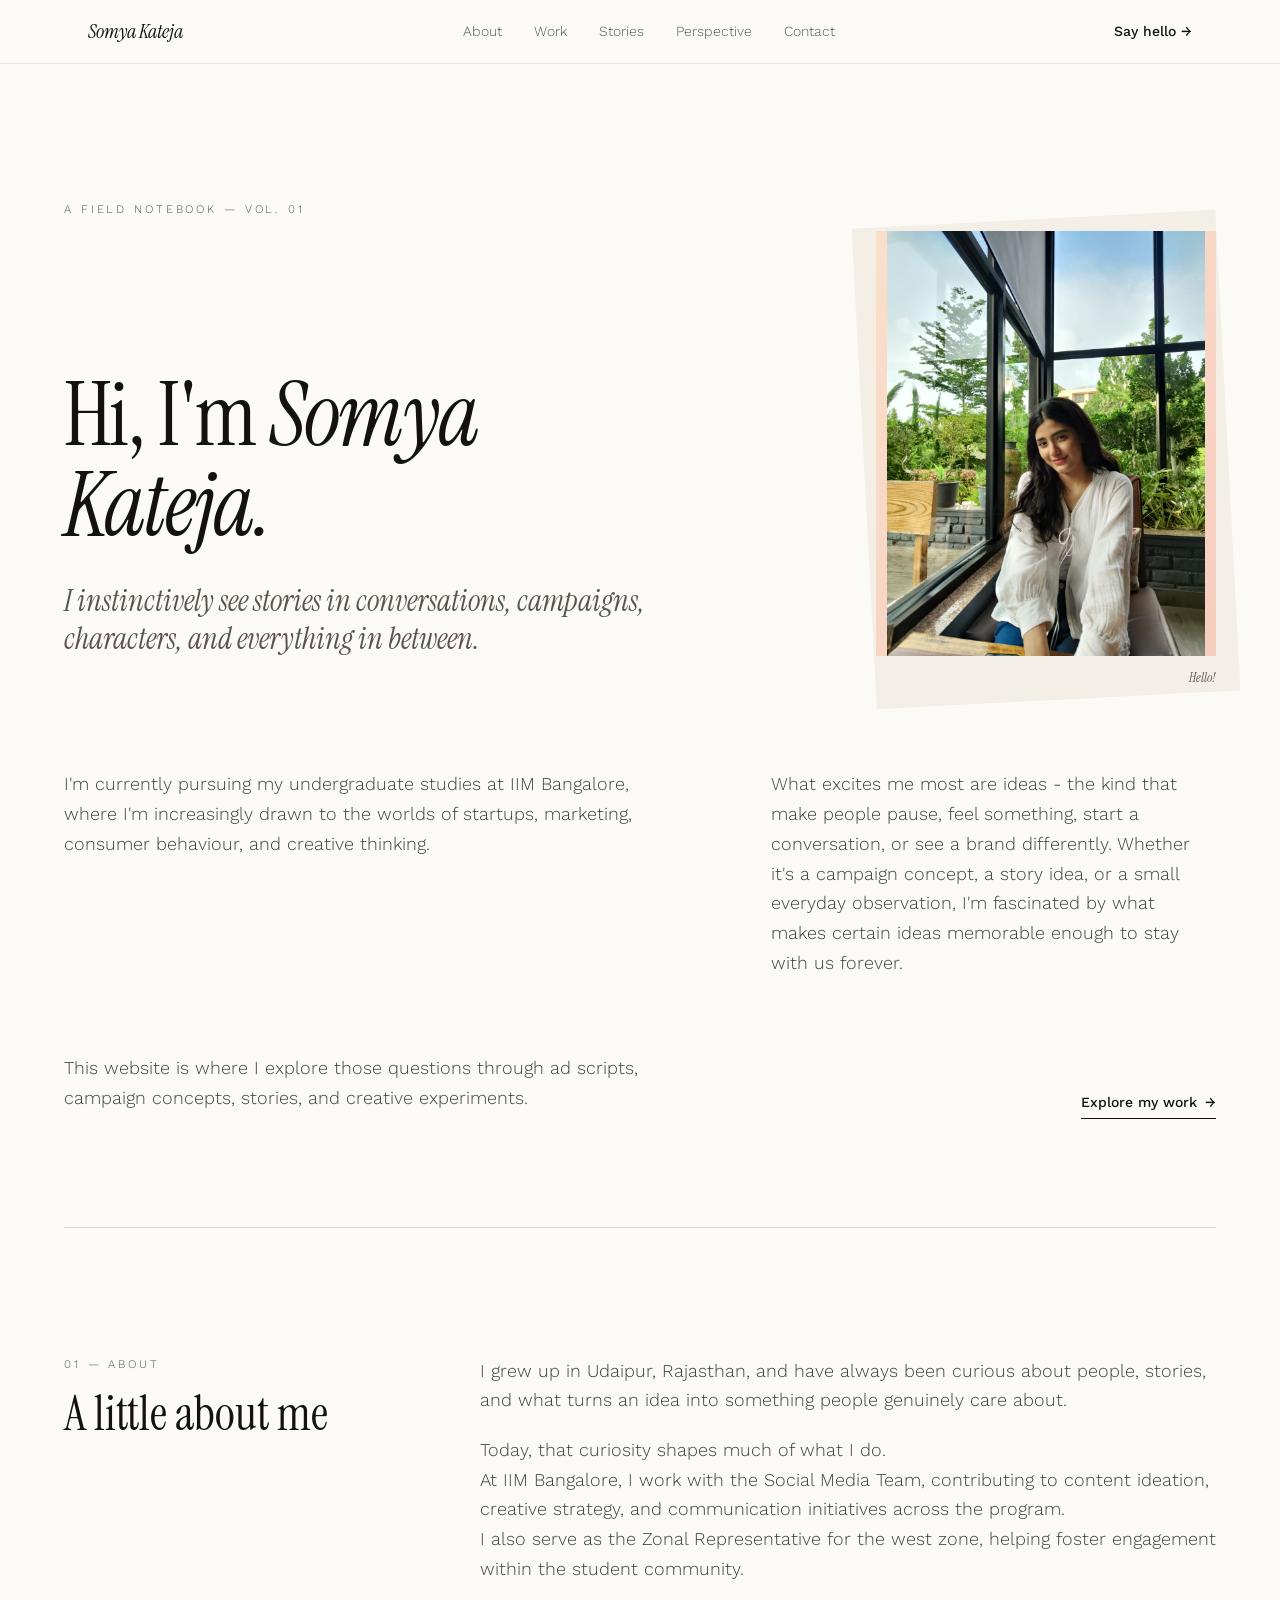
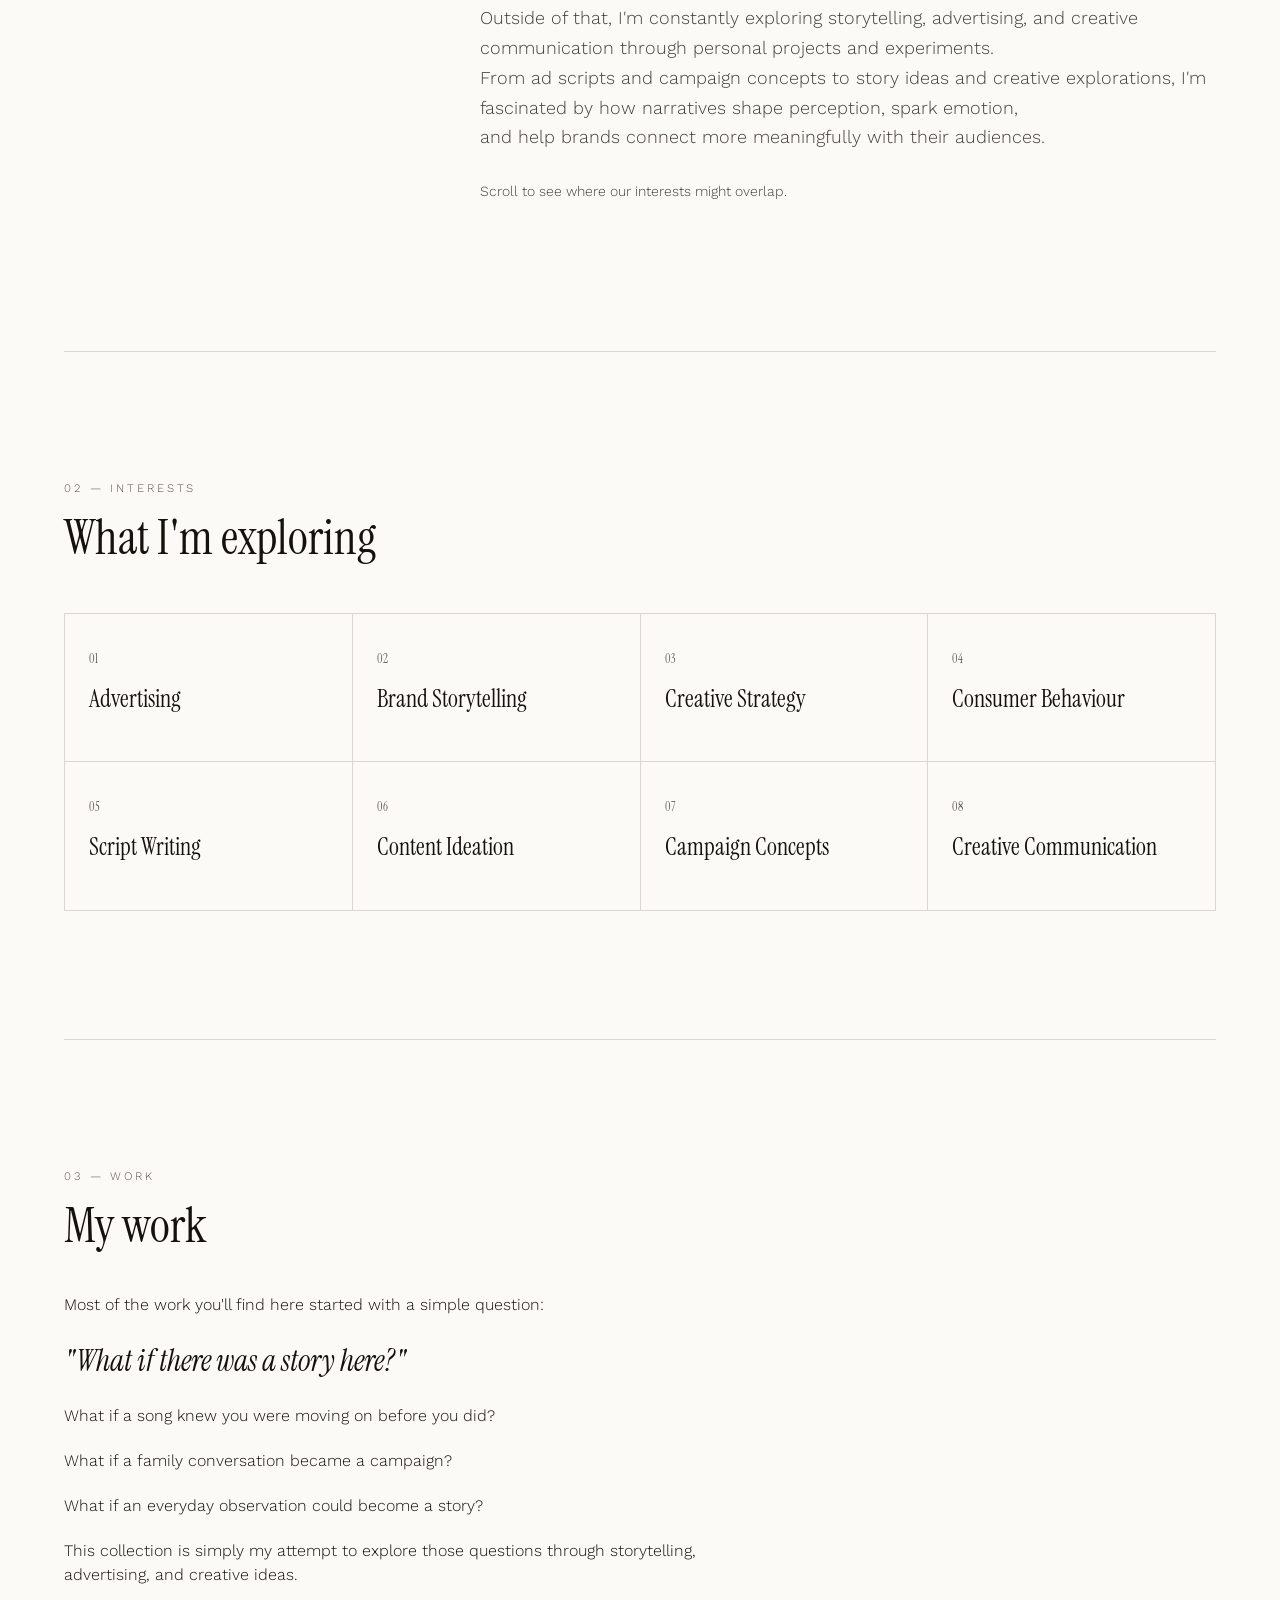
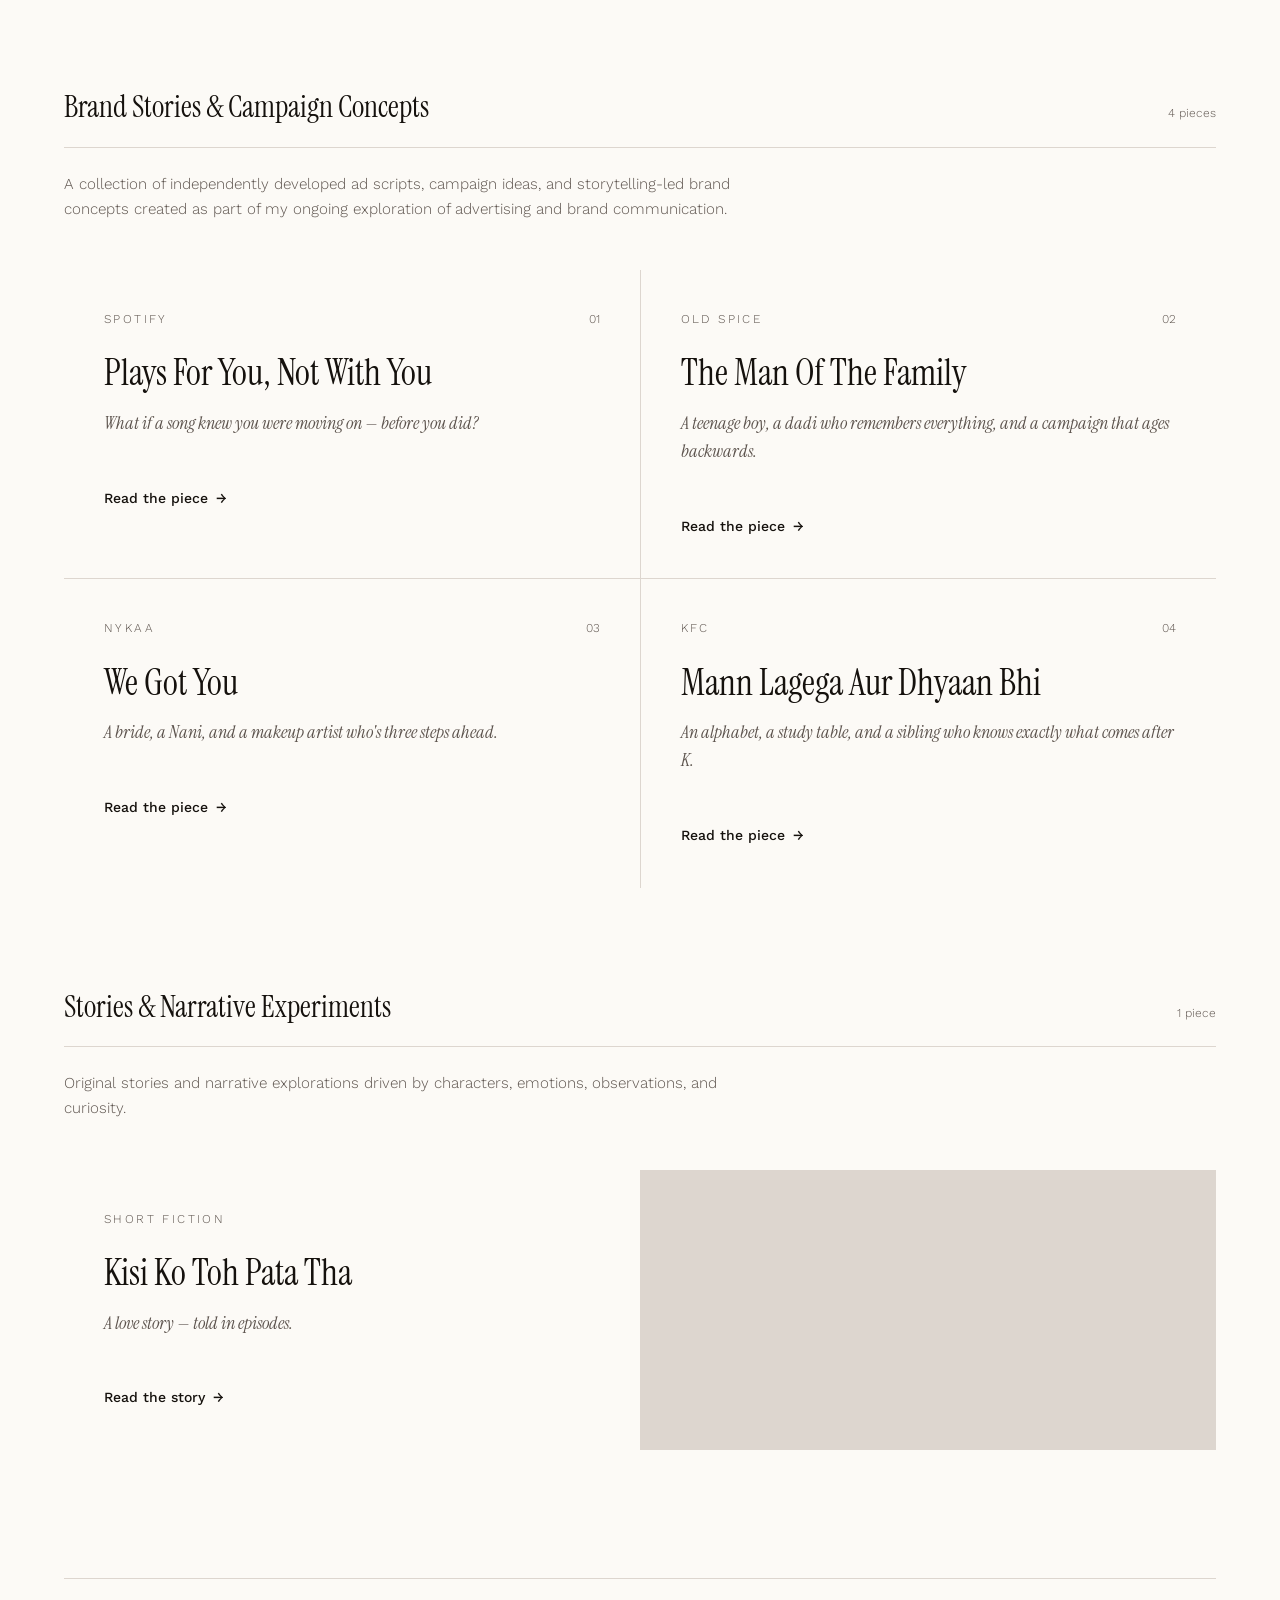
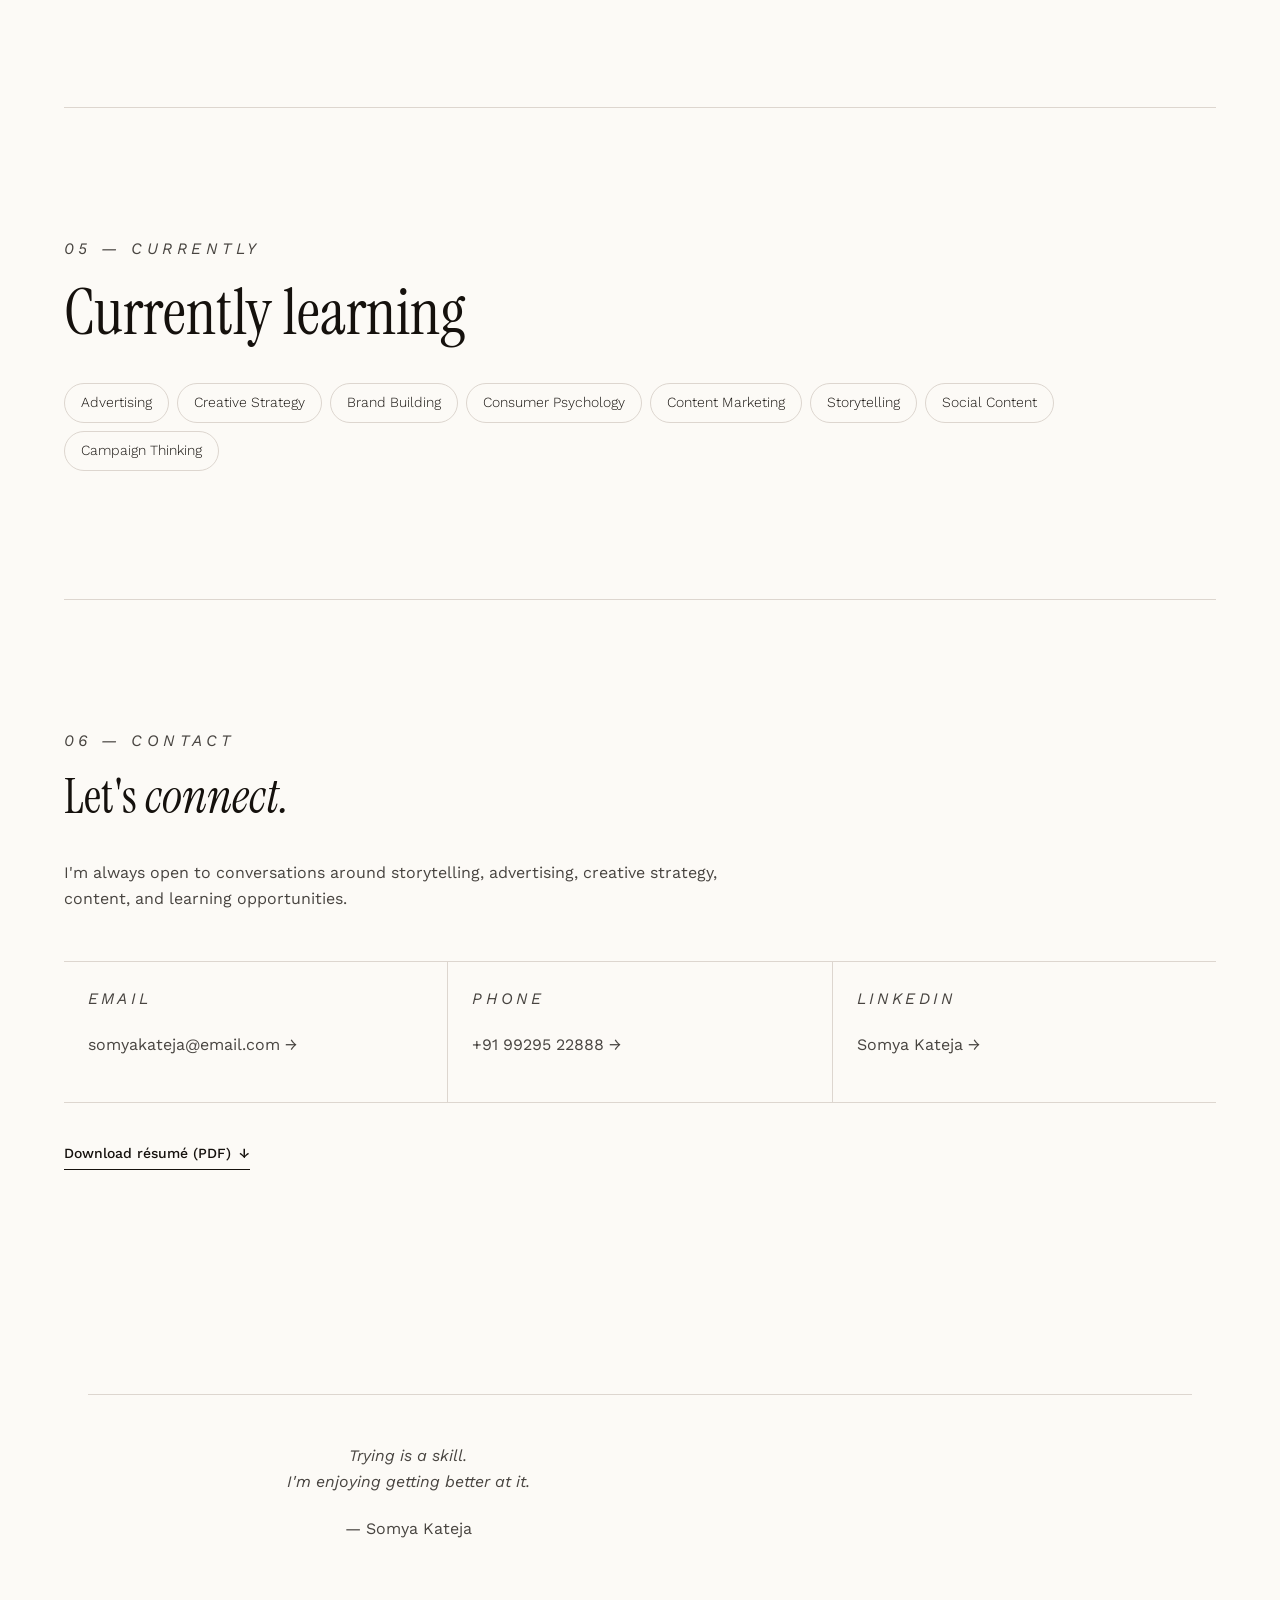
==== commit 3fadb85d: "Update index.html" ====
--- a/index.html
+++ b/index.html
@@ -50,7 +50,7 @@
   </div>
   <div class="hero-row2">
     <p>I'm currently pursuing my undergraduate studies at IIM Bangalore, where I'm increasingly drawn to the worlds of startups, marketing, consumer behaviour, and creative thinking.</p>
-What excites me most are ideas - the kind that make people pause, feel something, start a conversation, or see a brand differently. Whether it's a campaign concept, a story idea, or a small everyday observation, I'm fascinated by what makes certain ideas memorable enough to stay with us forever.</p>
+<p>What excites me most are ideas - the kind that make people pause, feel something, start a conversation, or see a brand differently. Whether it's a campaign concept, a story idea, or a small everyday observation, I'm fascinated by what makes certain ideas memorable enough to stay with us forever.</p>
 
     <p>This website is where I explore those questions through ad scripts, campaign concepts, stories, and creative experiments.</p>
     <div class="cta-stack">
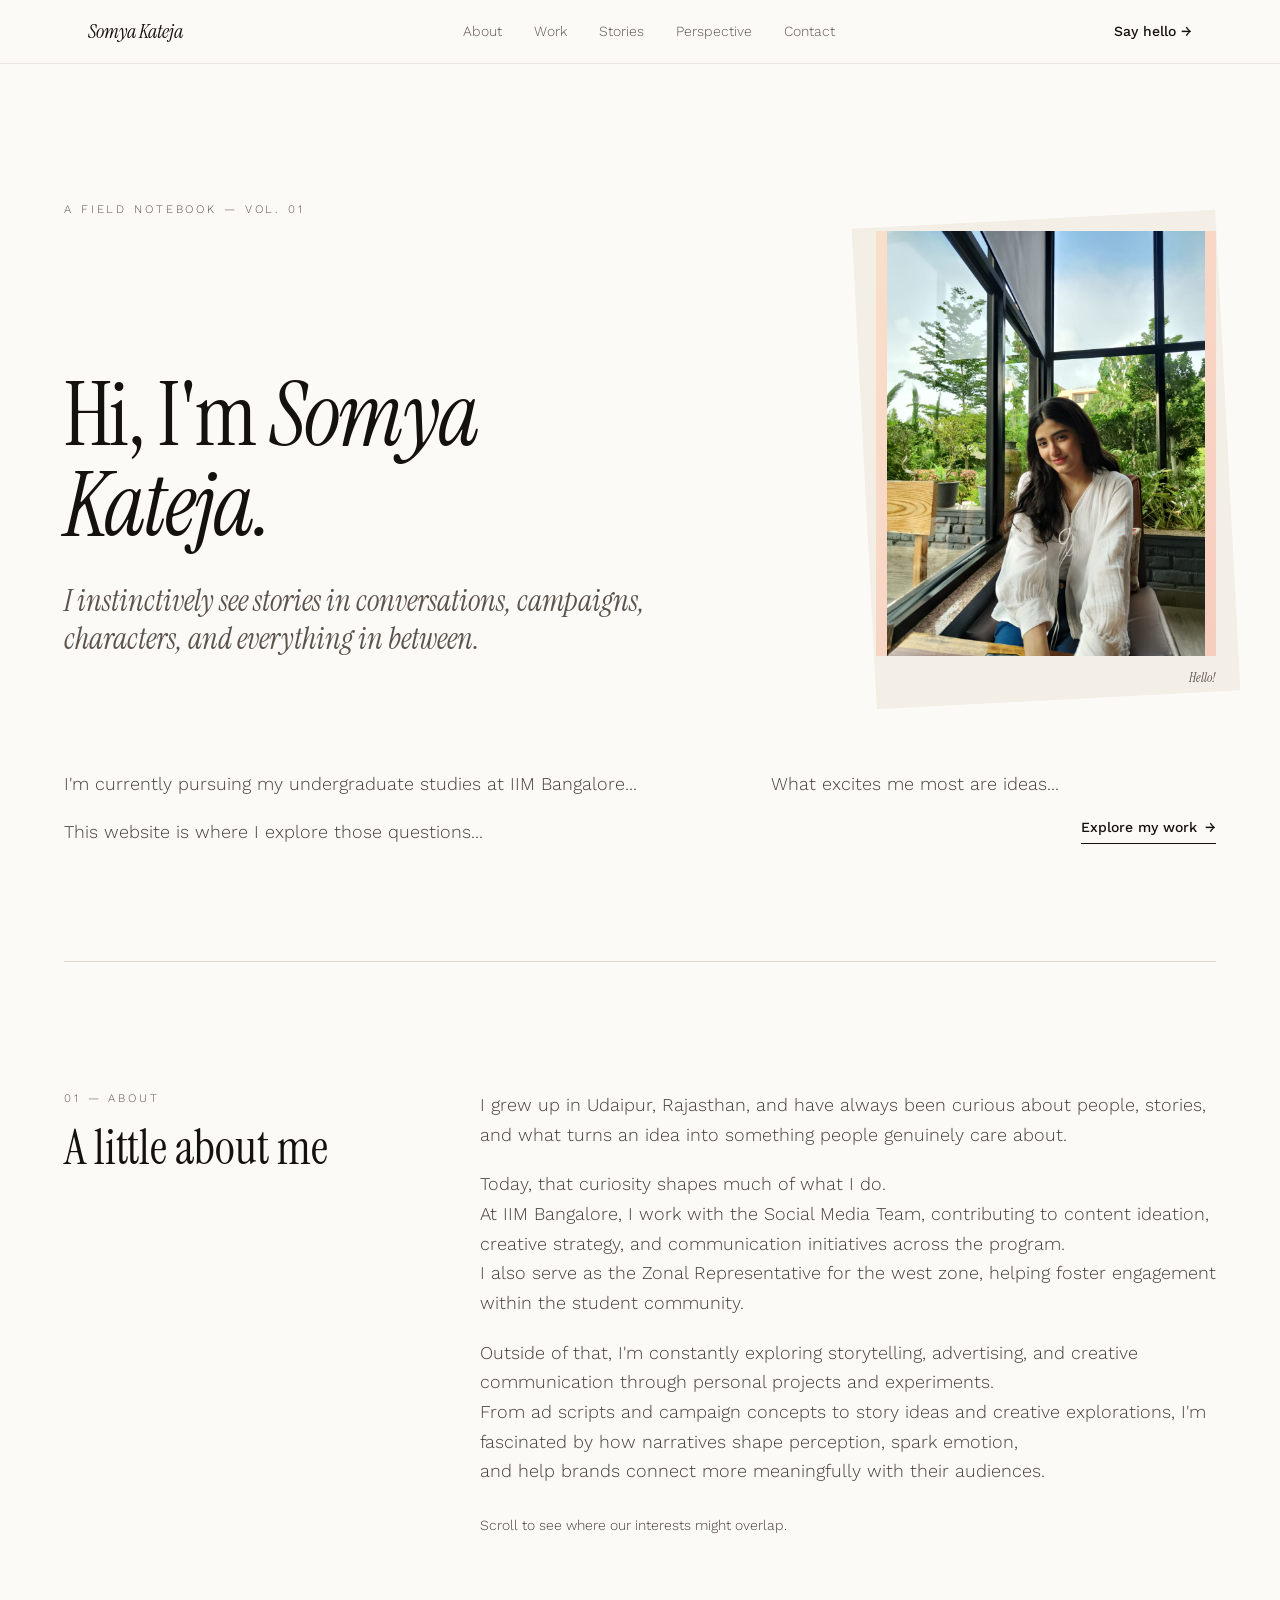
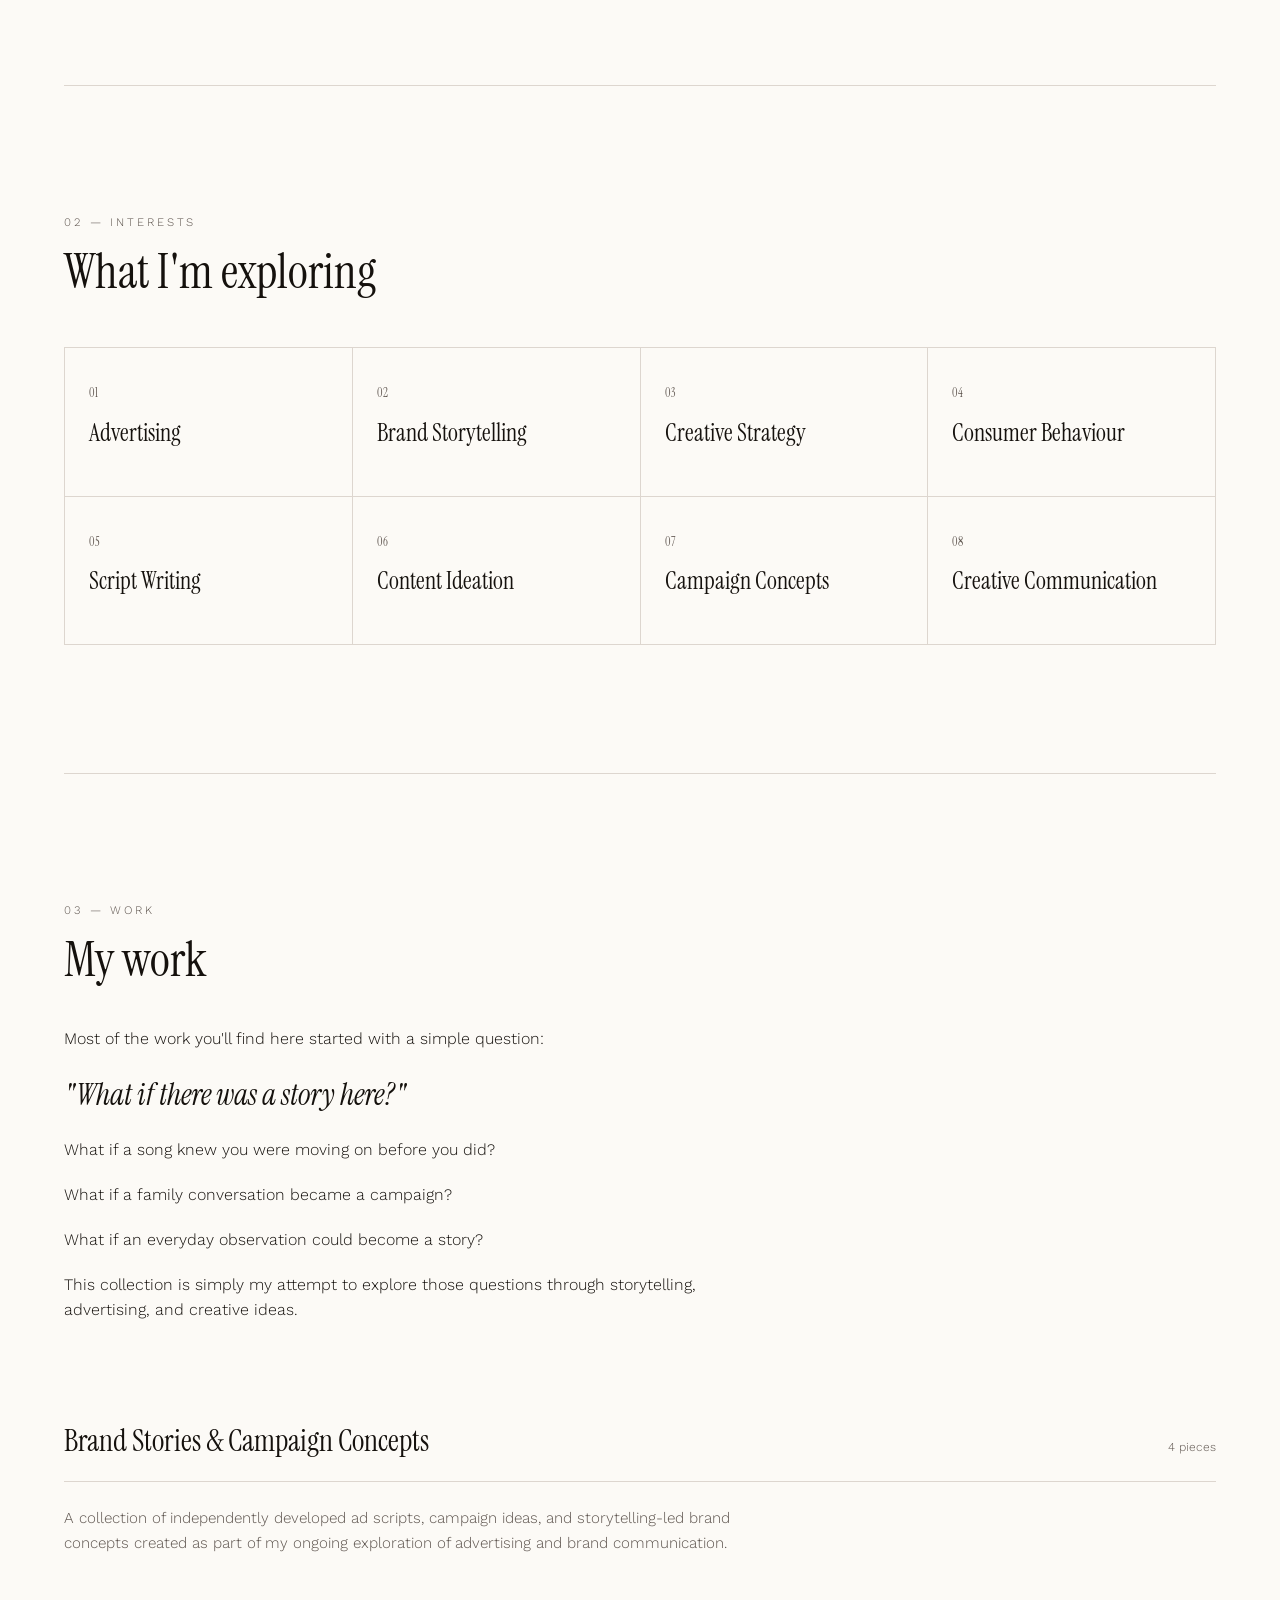
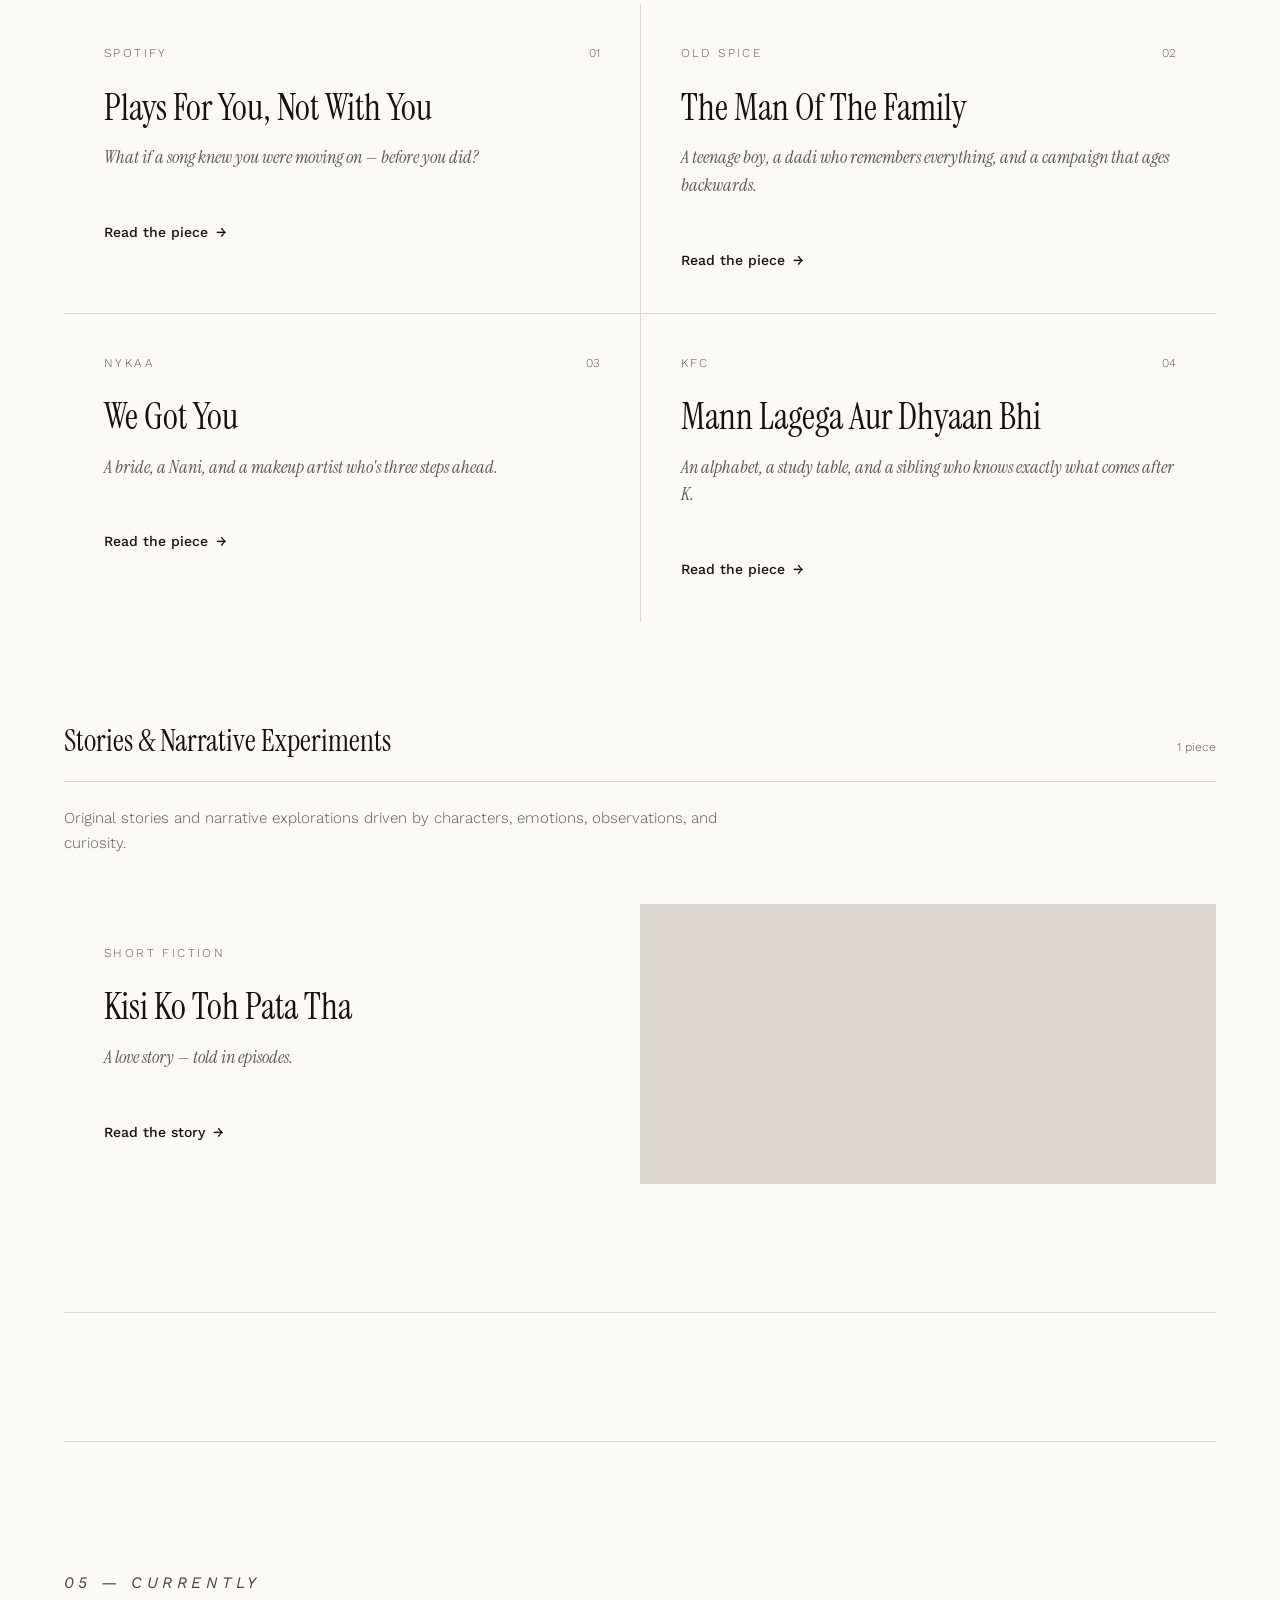
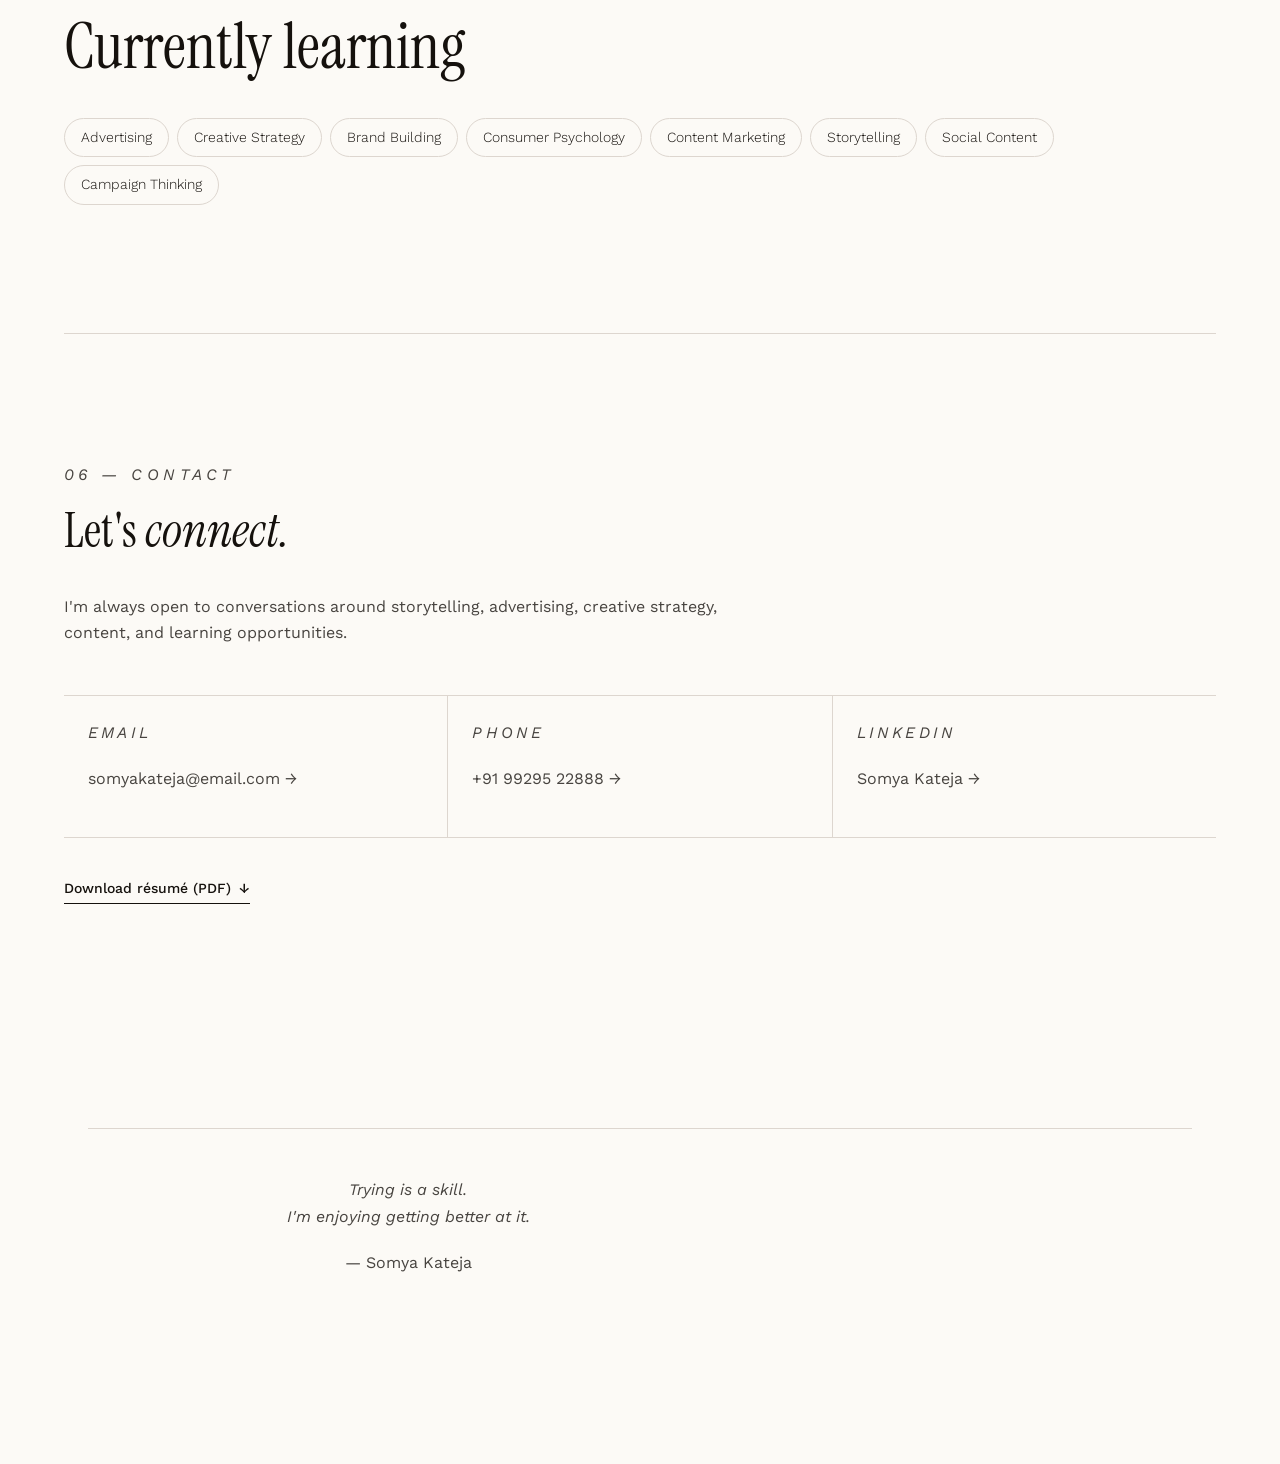
==== commit 7445c4bd: "Update index.html" ====
--- a/index.html
+++ b/index.html
@@ -49,15 +49,21 @@
     </figure>
   </div>
   <div class="hero-row2">
-    <p>I'm currently pursuing my undergraduate studies at IIM Bangalore, where I'm increasingly drawn to the worlds of startups, marketing, consumer behaviour, and creative thinking.</p>
-<p>What excites me most are ideas - the kind that make people pause, feel something, start a conversation, or see a brand differently. Whether it's a campaign concept, a story idea, or a small everyday observation, I'm fascinated by what makes certain ideas memorable enough to stay with us forever.</p>
-
-    <p>This website is where I explore those questions through ad scripts, campaign concepts, stories, and creative experiments.</p>
+  <!-- LEFT COLUMN -->
+  <div class="left-col">
+    <p>I'm currently pursuing my undergraduate studies at IIM Bangalore...</p>
+    <p class="intro-closing">This website is where I explore those questions...</p>
+  </div>
+
+  <!-- RIGHT COLUMN -->
+  <div class="right-col">
+    <p>What excites me most are ideas...</p>
     <div class="cta-stack">
-      <a href="#work" class="cta-link">Explore my work <span class="arrow" aria-hidden="true">→</span></a>
+      <a href="#work" class="cta-link">Explore my work <span class="arrow">→</span></a>
       <a href="#about" class="cta-muted"></a>
     </div>
   </div>
+</div>
 </section>
 <div class="divider"></div>
 
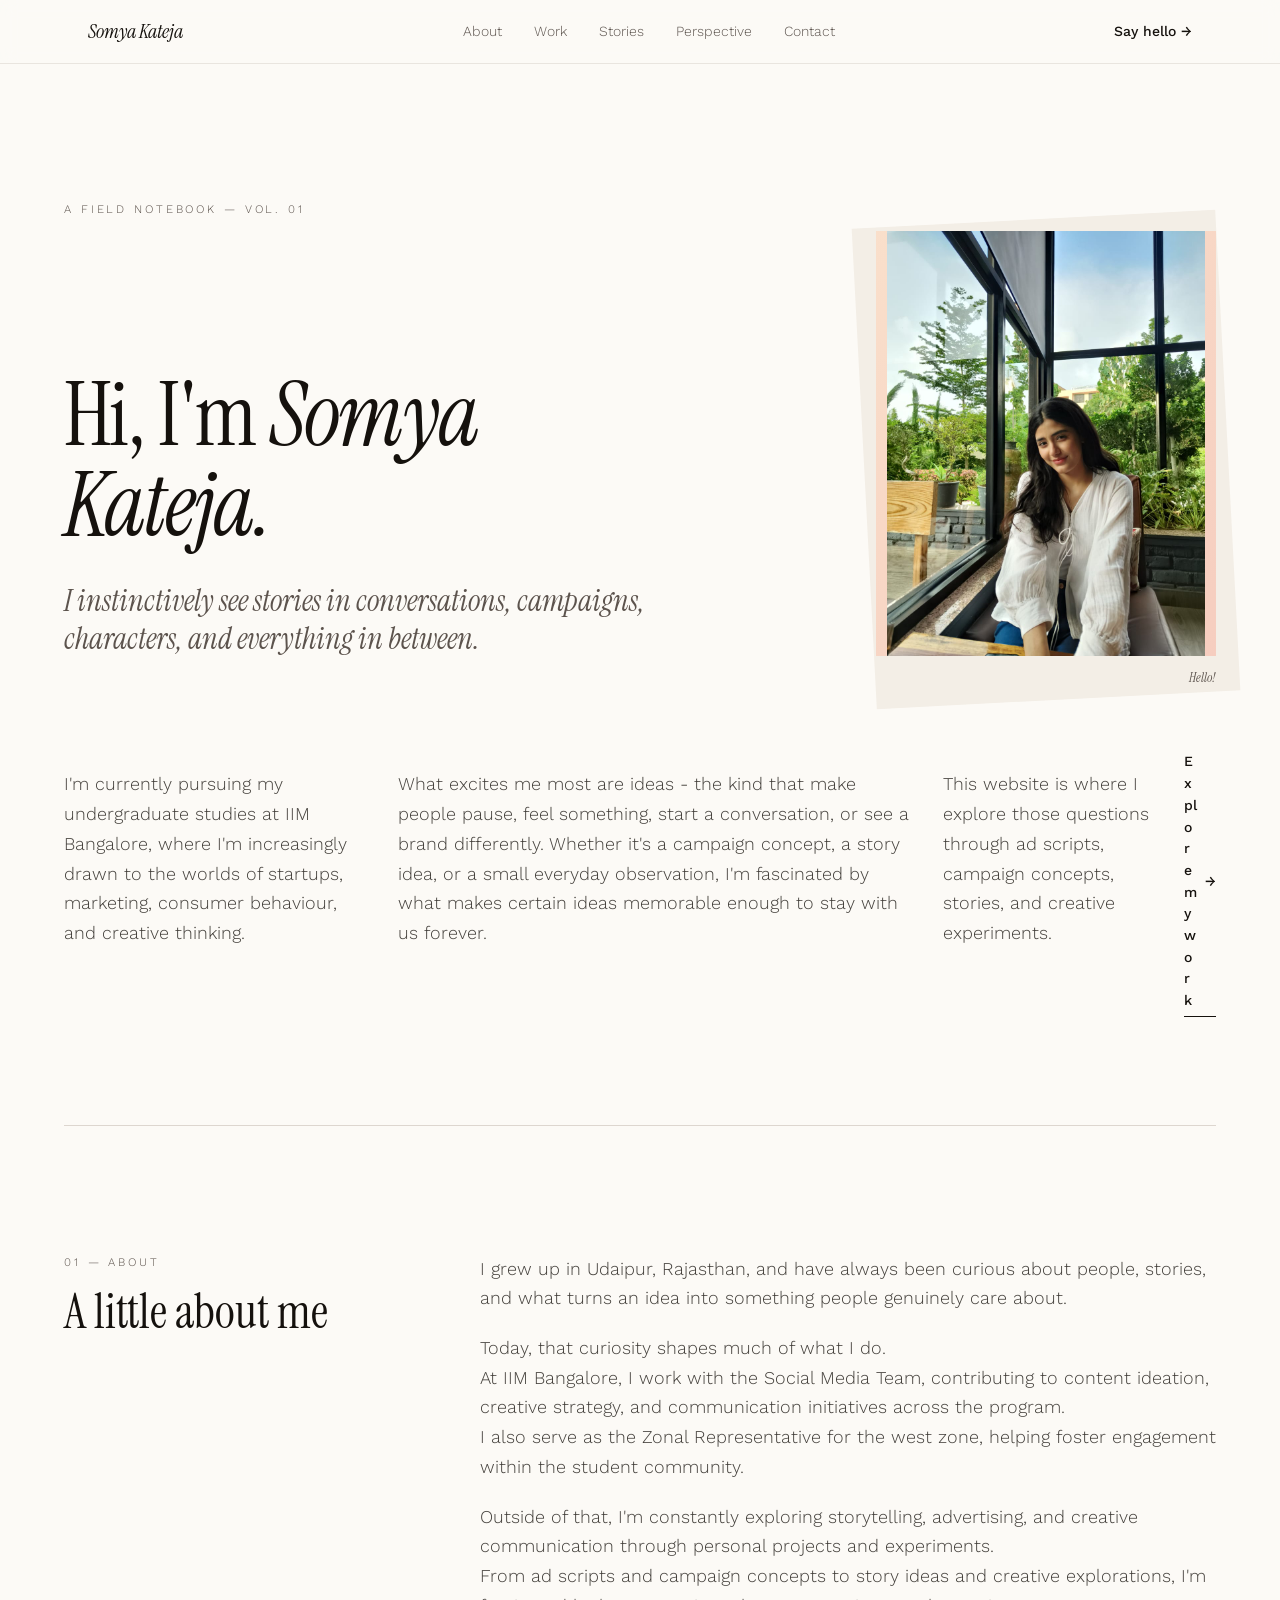
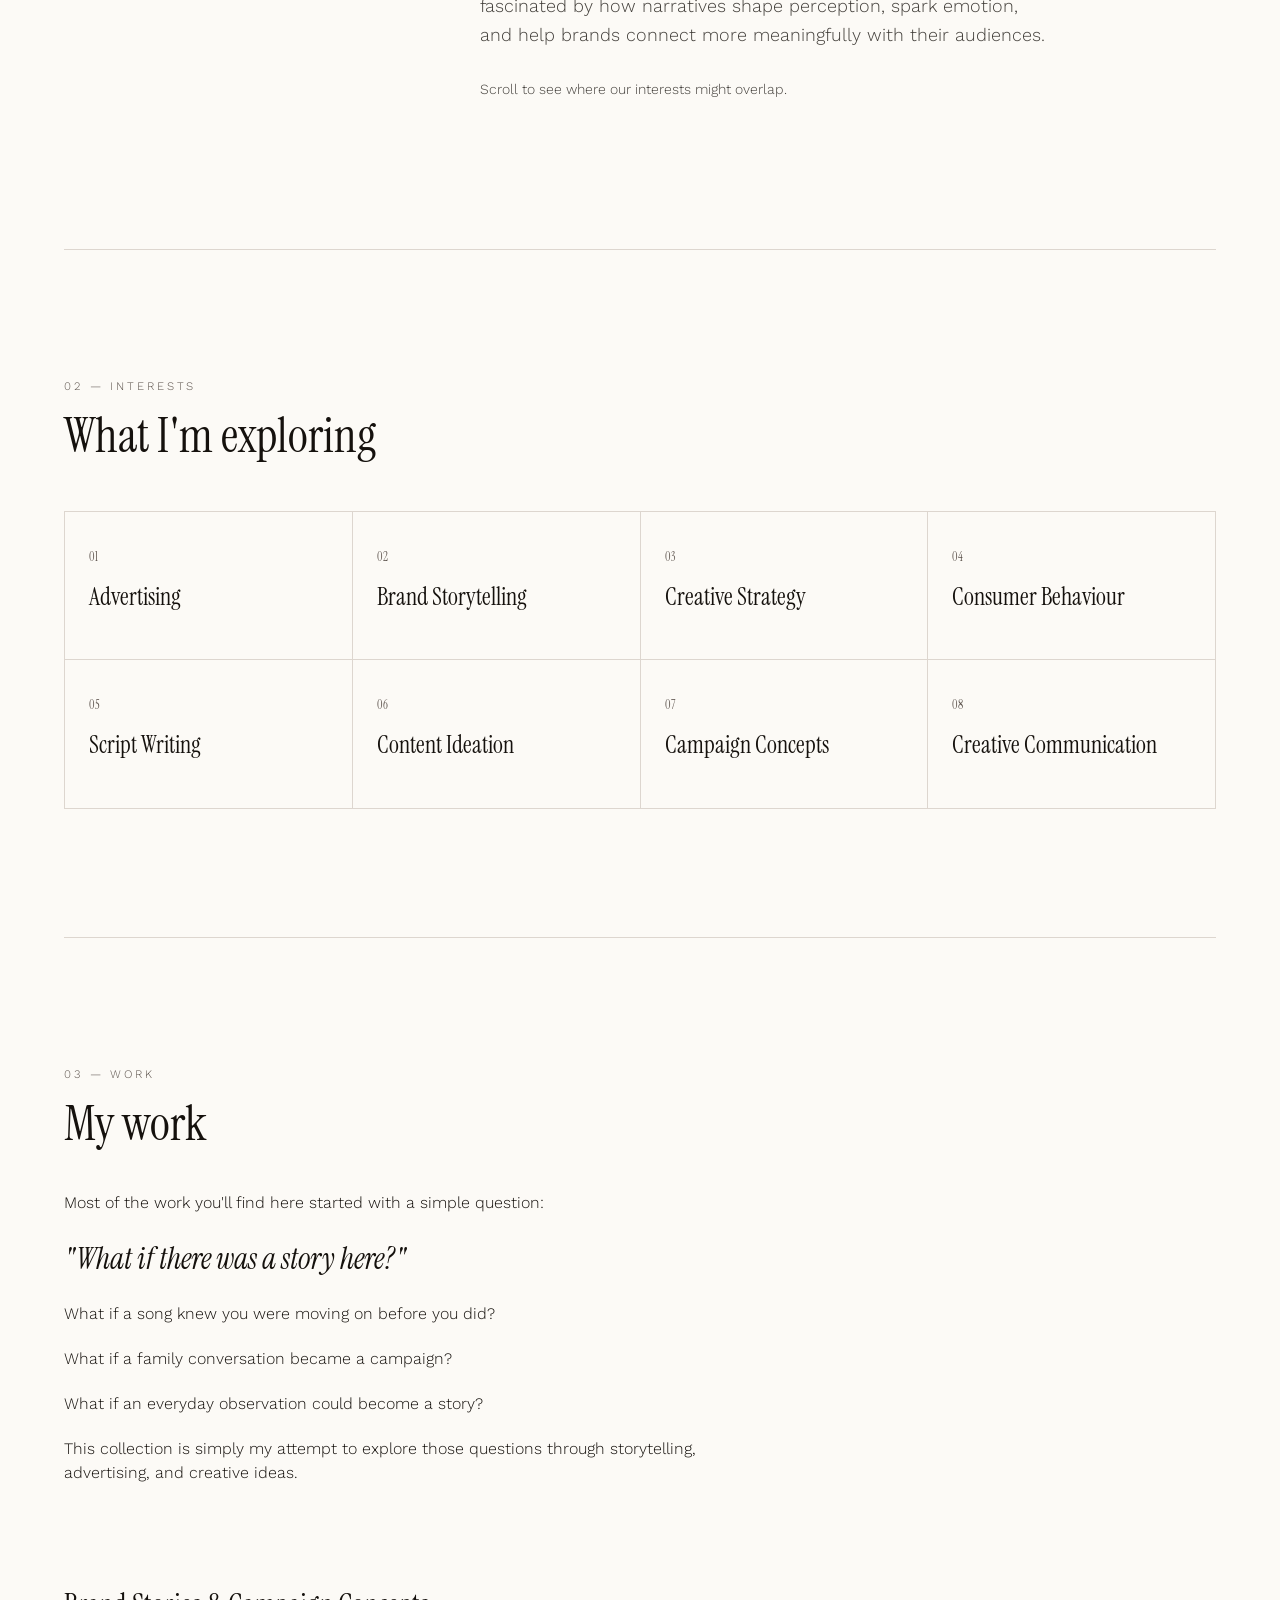
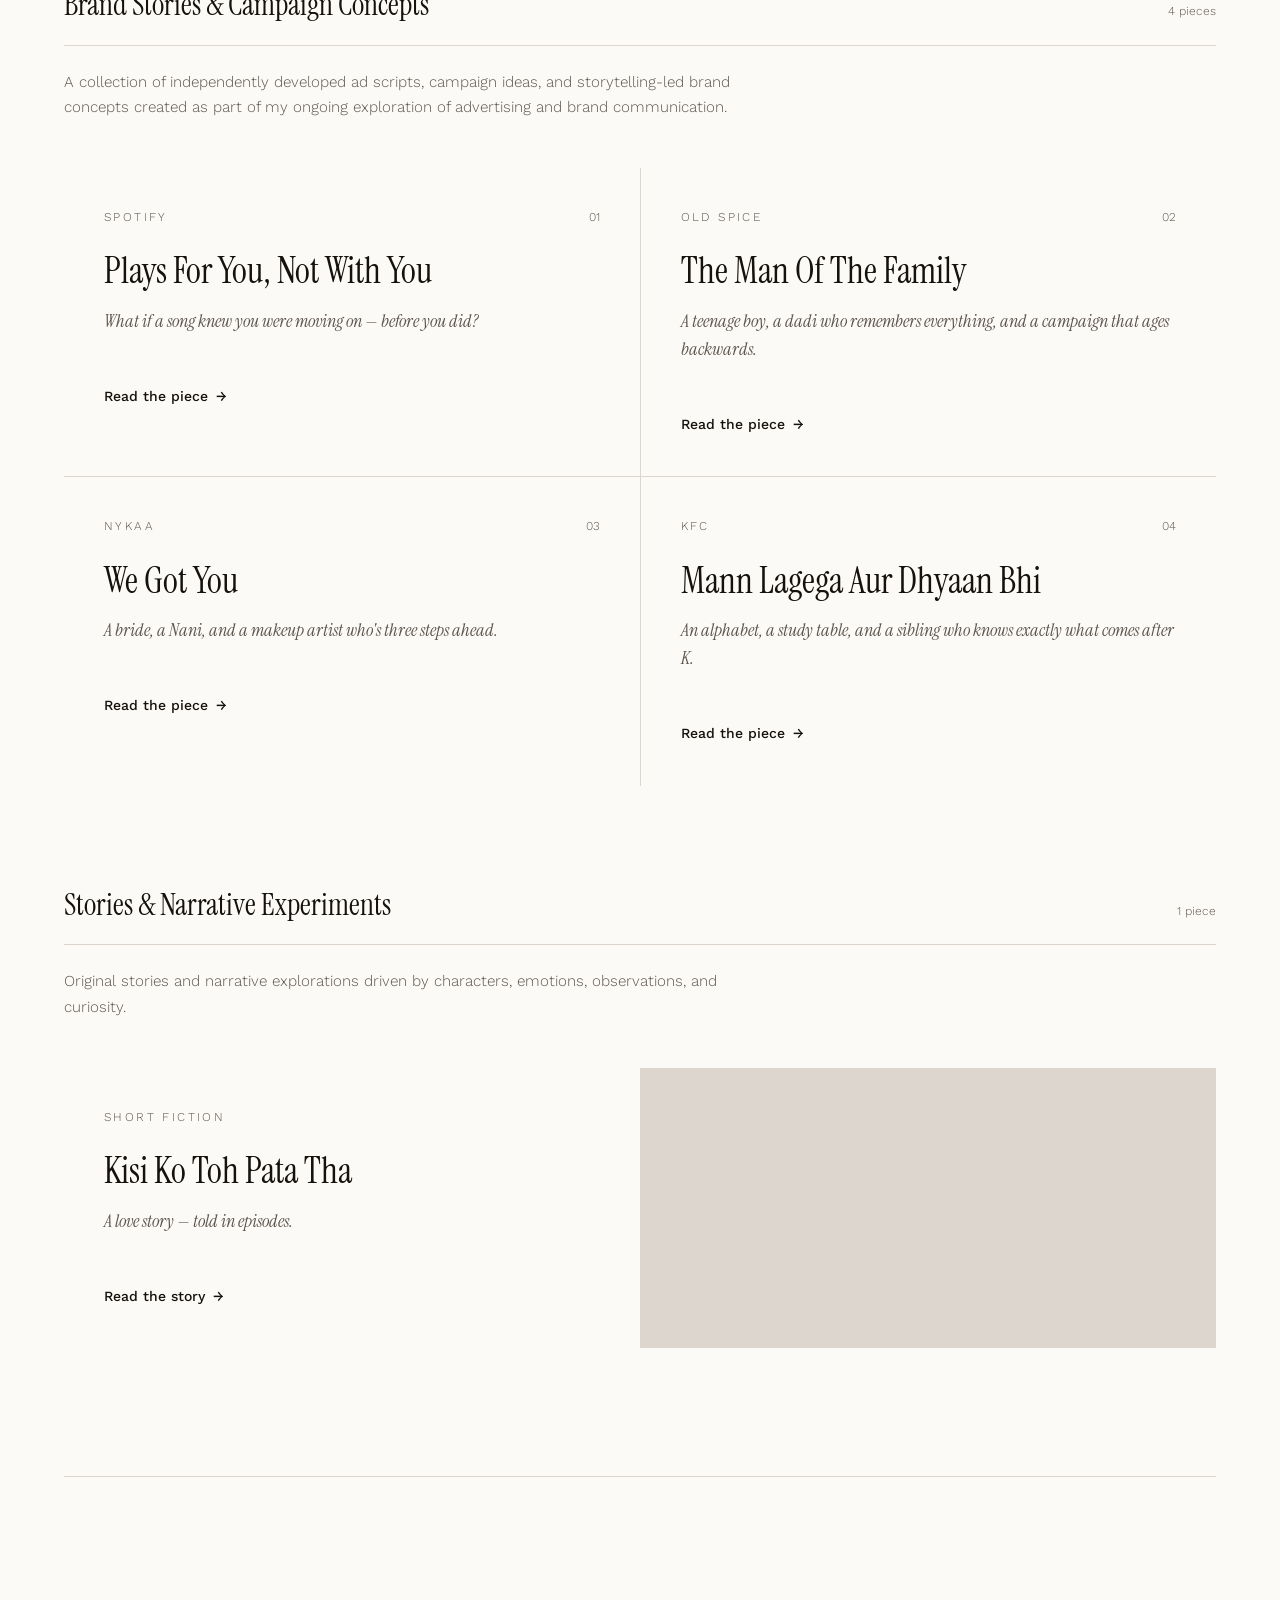
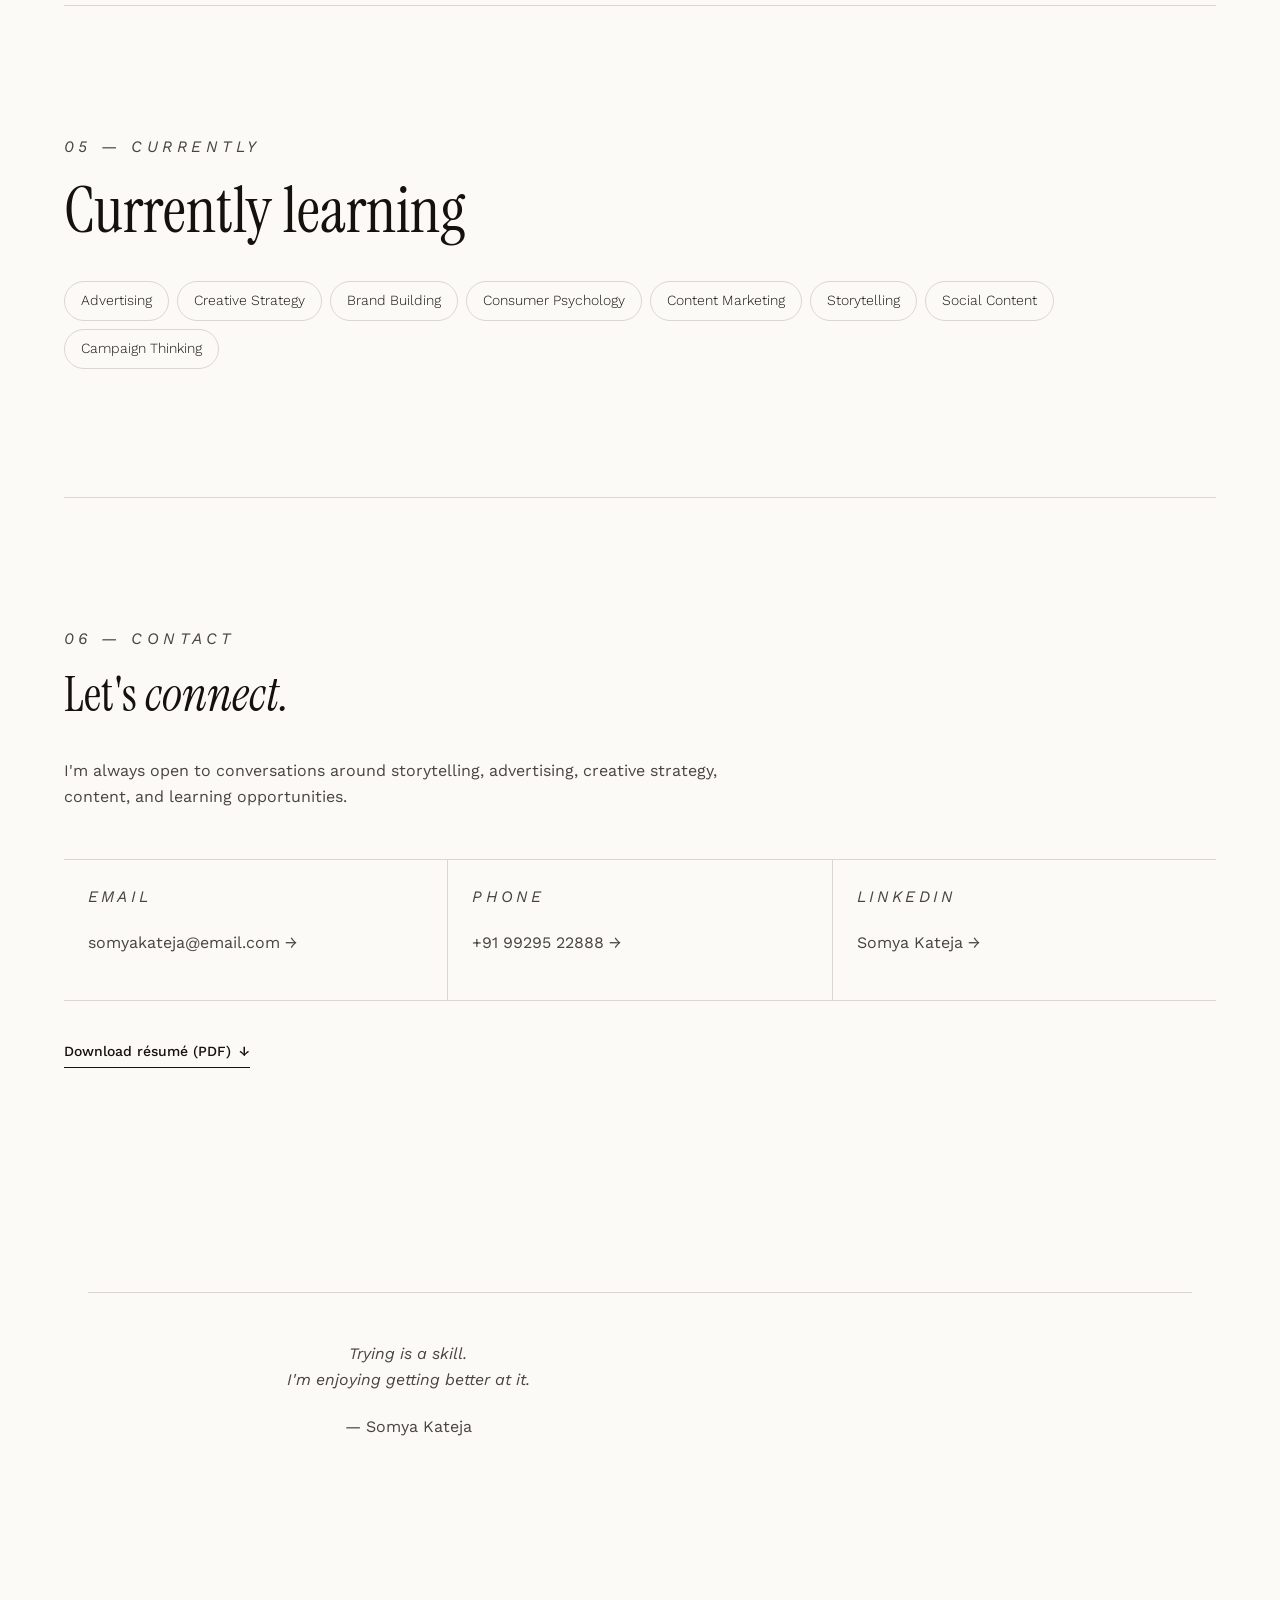
==== commit 6bb74f19: "Update index.html" ====
--- a/index.html
+++ b/index.html
@@ -48,16 +48,10 @@
       <figcaption class="portrait-cap">Hello!</figcaption>
     </figure>
   </div>
-  <div class="hero-row2">
-  <!-- LEFT COLUMN -->
-  <div class="left-col">
-    <p>I'm currently pursuing my undergraduate studies at IIM Bangalore...</p>
-    <p class="intro-closing">This website is where I explore those questions...</p>
-  </div>
-
-  <!-- RIGHT COLUMN -->
-  <div class="right-col">
-    <p>What excites me most are ideas...</p>
+ <div class="hero-row2">
+<p>I'm currently pursuing my undergraduate studies at IIM Bangalore, where I'm increasingly drawn to the worlds of startups, marketing, consumer behaviour, and creative thinking.</p>
+<p>What excites me most are ideas - the kind that make people pause, feel something, start a conversation, or see a brand differently. Whether it's a campaign concept, a story idea, or a small everyday observation, I'm fascinated by what makes certain ideas memorable enough to stay with us forever.</p> 
+   <p class="intro-closing"> This website is where I explore those questions through ad scripts, campaign concepts, stories, and creative experiments. </p>
     <div class="cta-stack">
       <a href="#work" class="cta-link">Explore my work <span class="arrow">→</span></a>
       <a href="#about" class="cta-muted"></a>
--- a/styles.css
+++ b/styles.css
@@ -634,4 +634,16 @@
     font-size: 1.5rem !important;
   }
 }
-
+.hero-row2 {
+  display: flex;
+  justify-content: space-between;
+  align-items: flex-start;
+  gap: 2rem;
+}
+
+.left-col,
+.right-col {
+  width: 48%;          /* or use flex: 1 */
+  text-align: left;      /* keeps everything left-aligned */
+}
+
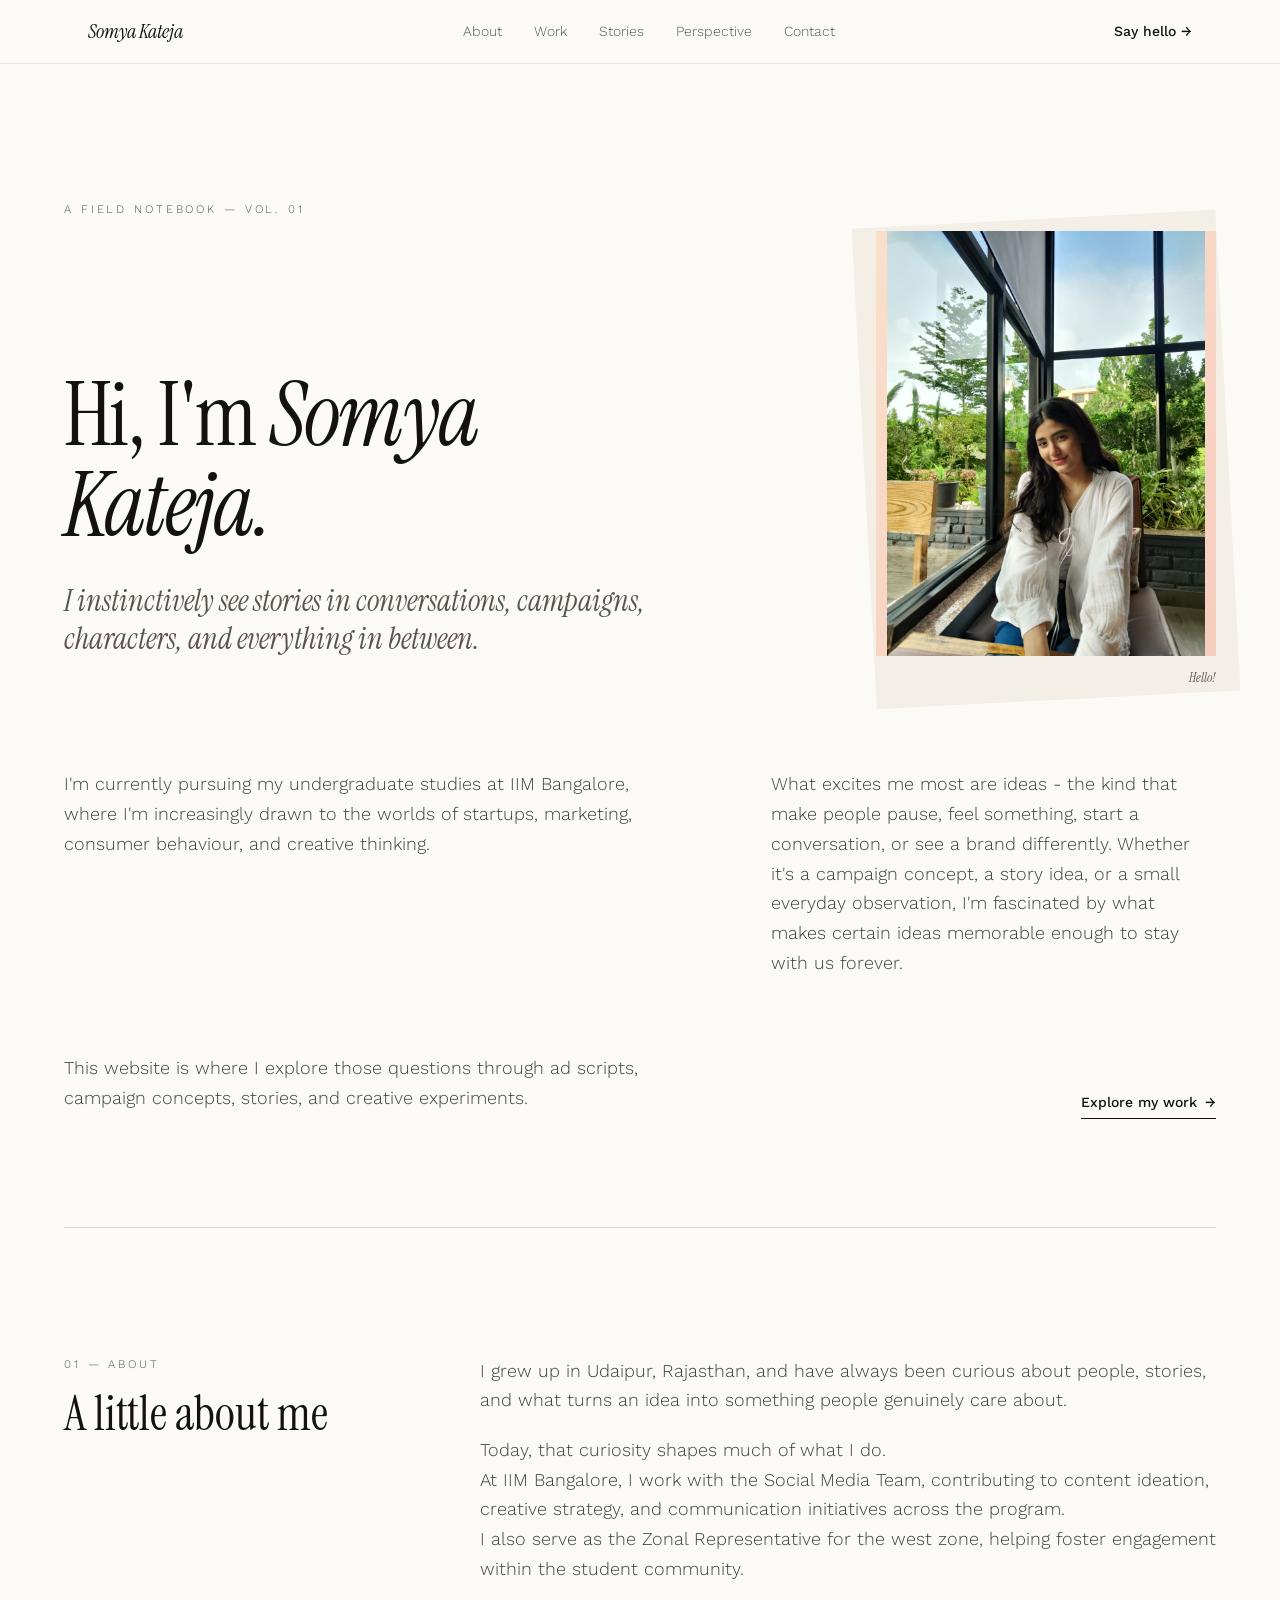
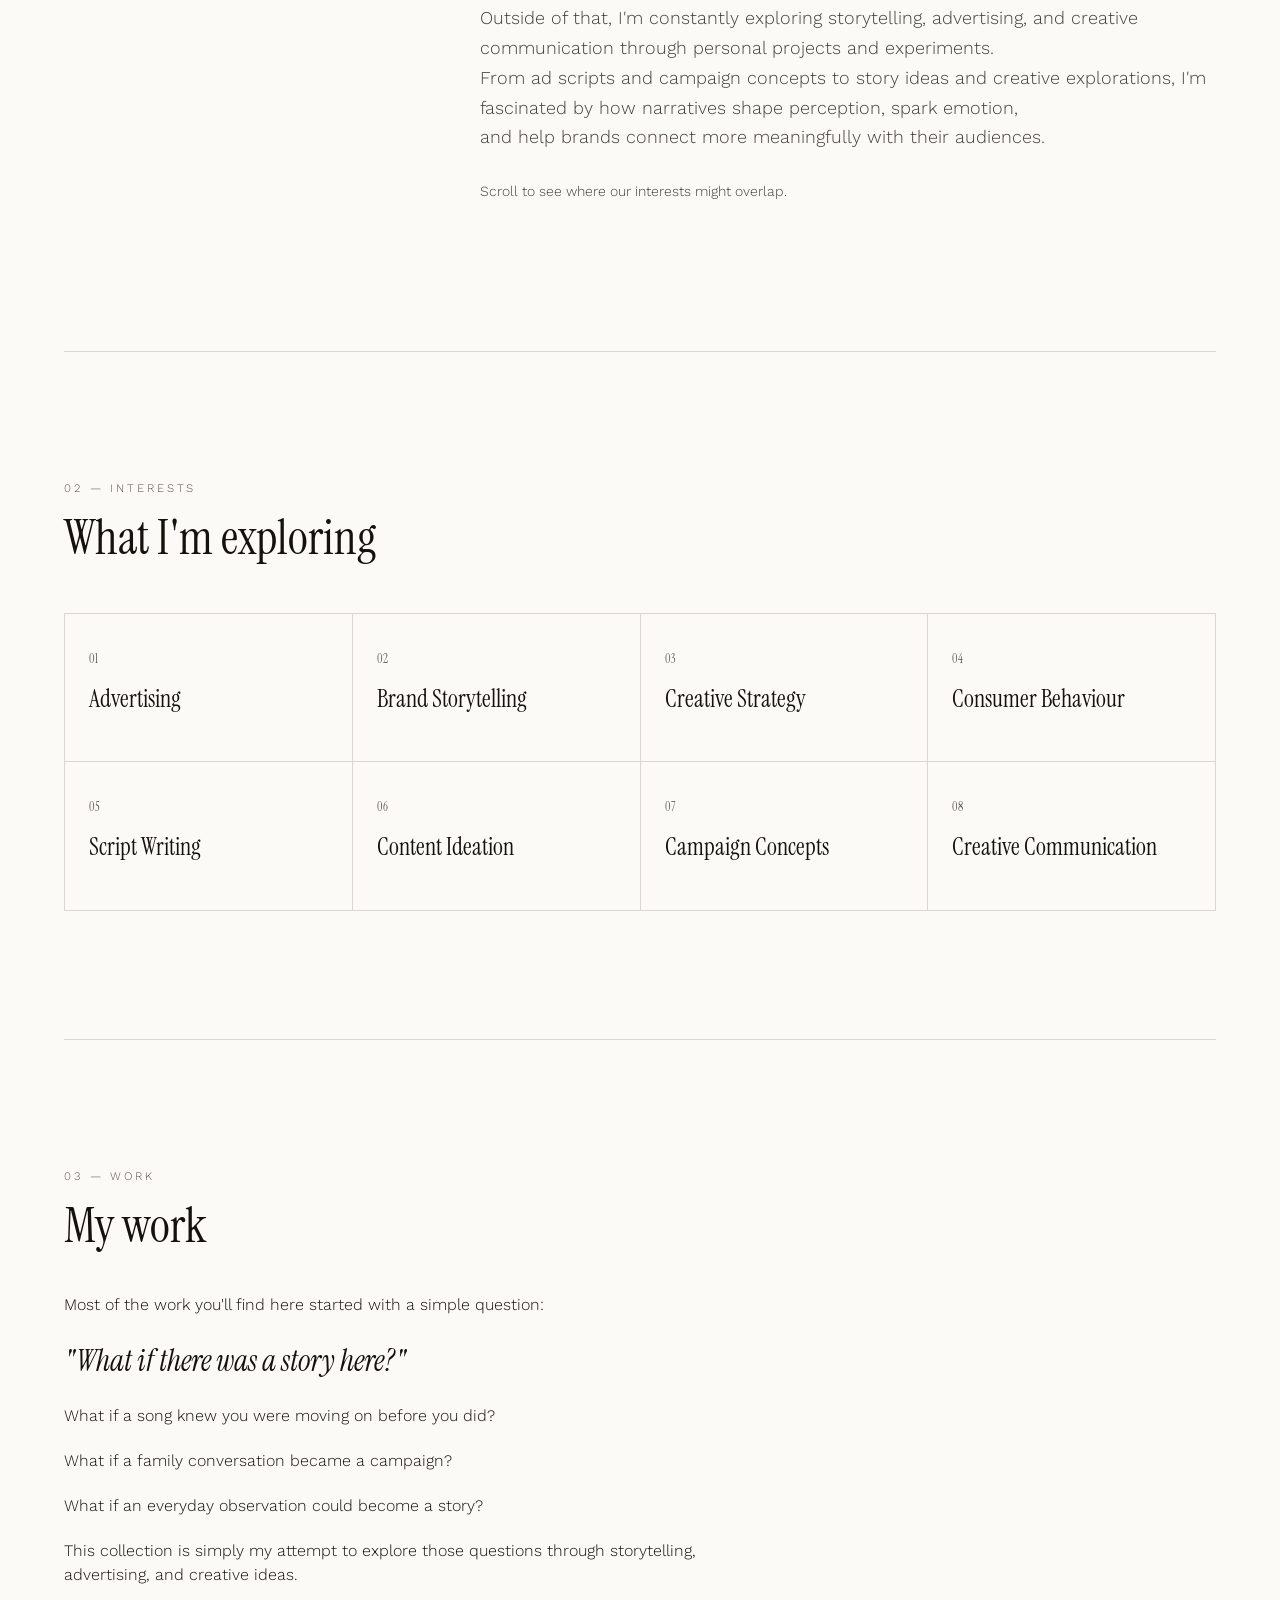
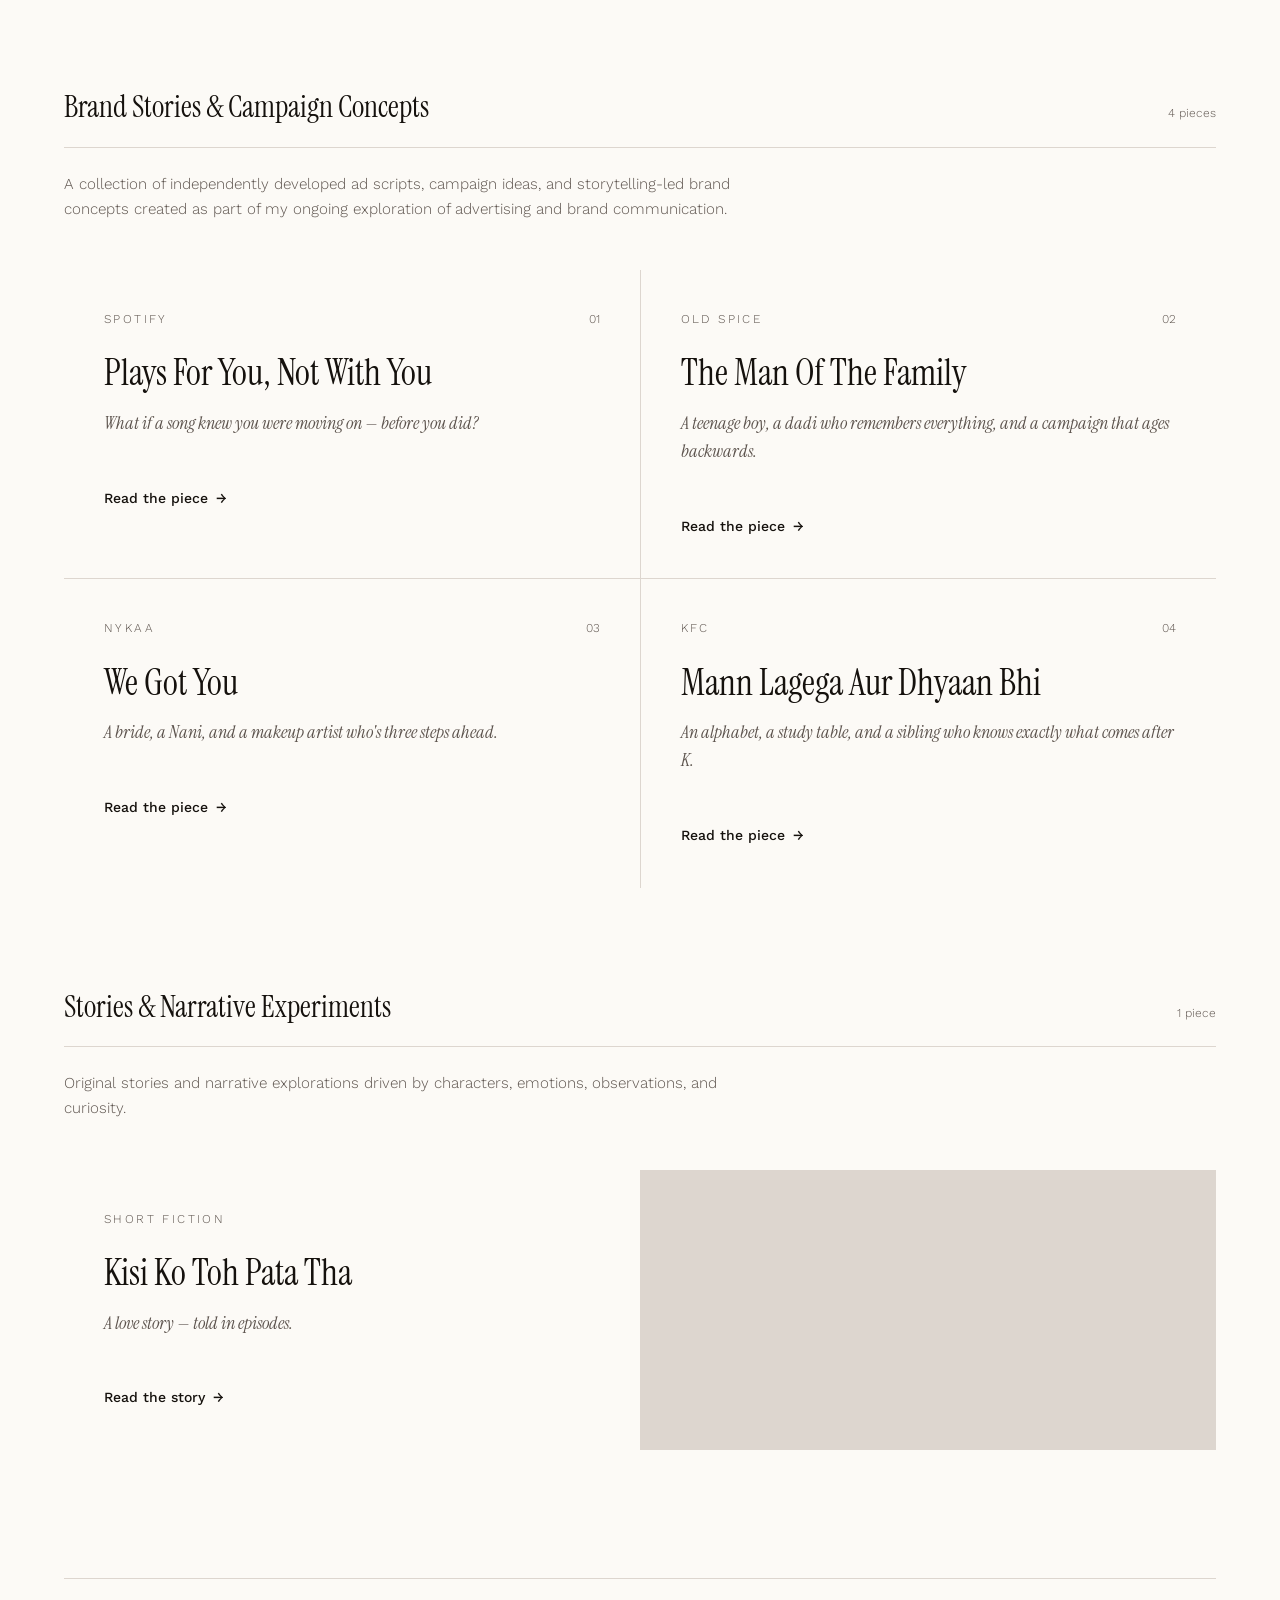
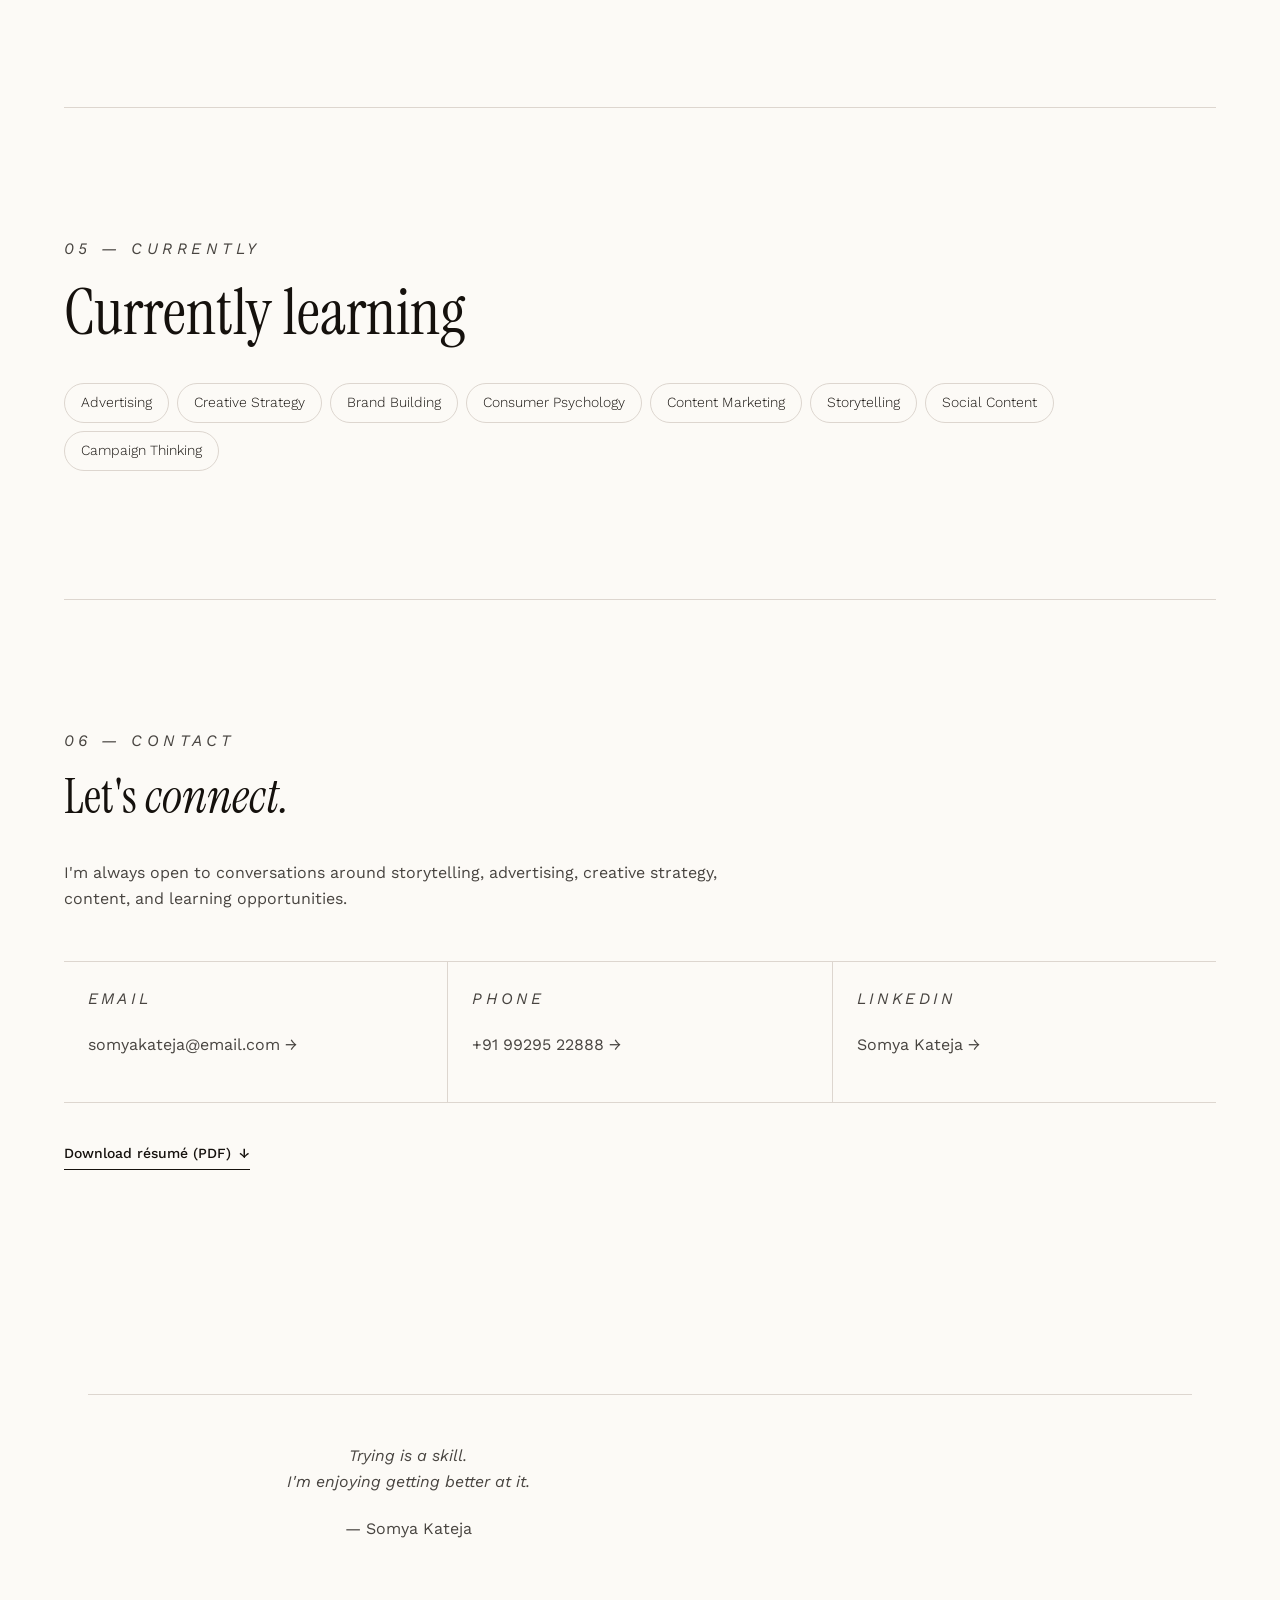
==== commit a3f3f55a: "Update index.html" ====
--- a/index.html
+++ b/index.html
@@ -57,7 +57,7 @@
       <a href="#about" class="cta-muted"></a>
     </div>
   </div>
-</div>
+
 </section>
 <div class="divider"></div>
 
--- a/styles.css
+++ b/styles.css
@@ -634,16 +634,3 @@
     font-size: 1.5rem !important;
   }
 }
-.hero-row2 {
-  display: flex;
-  justify-content: space-between;
-  align-items: flex-start;
-  gap: 2rem;
-}
-
-.left-col,
-.right-col {
-  width: 48%;          /* or use flex: 1 */
-  text-align: left;      /* keeps everything left-aligned */
-}
-
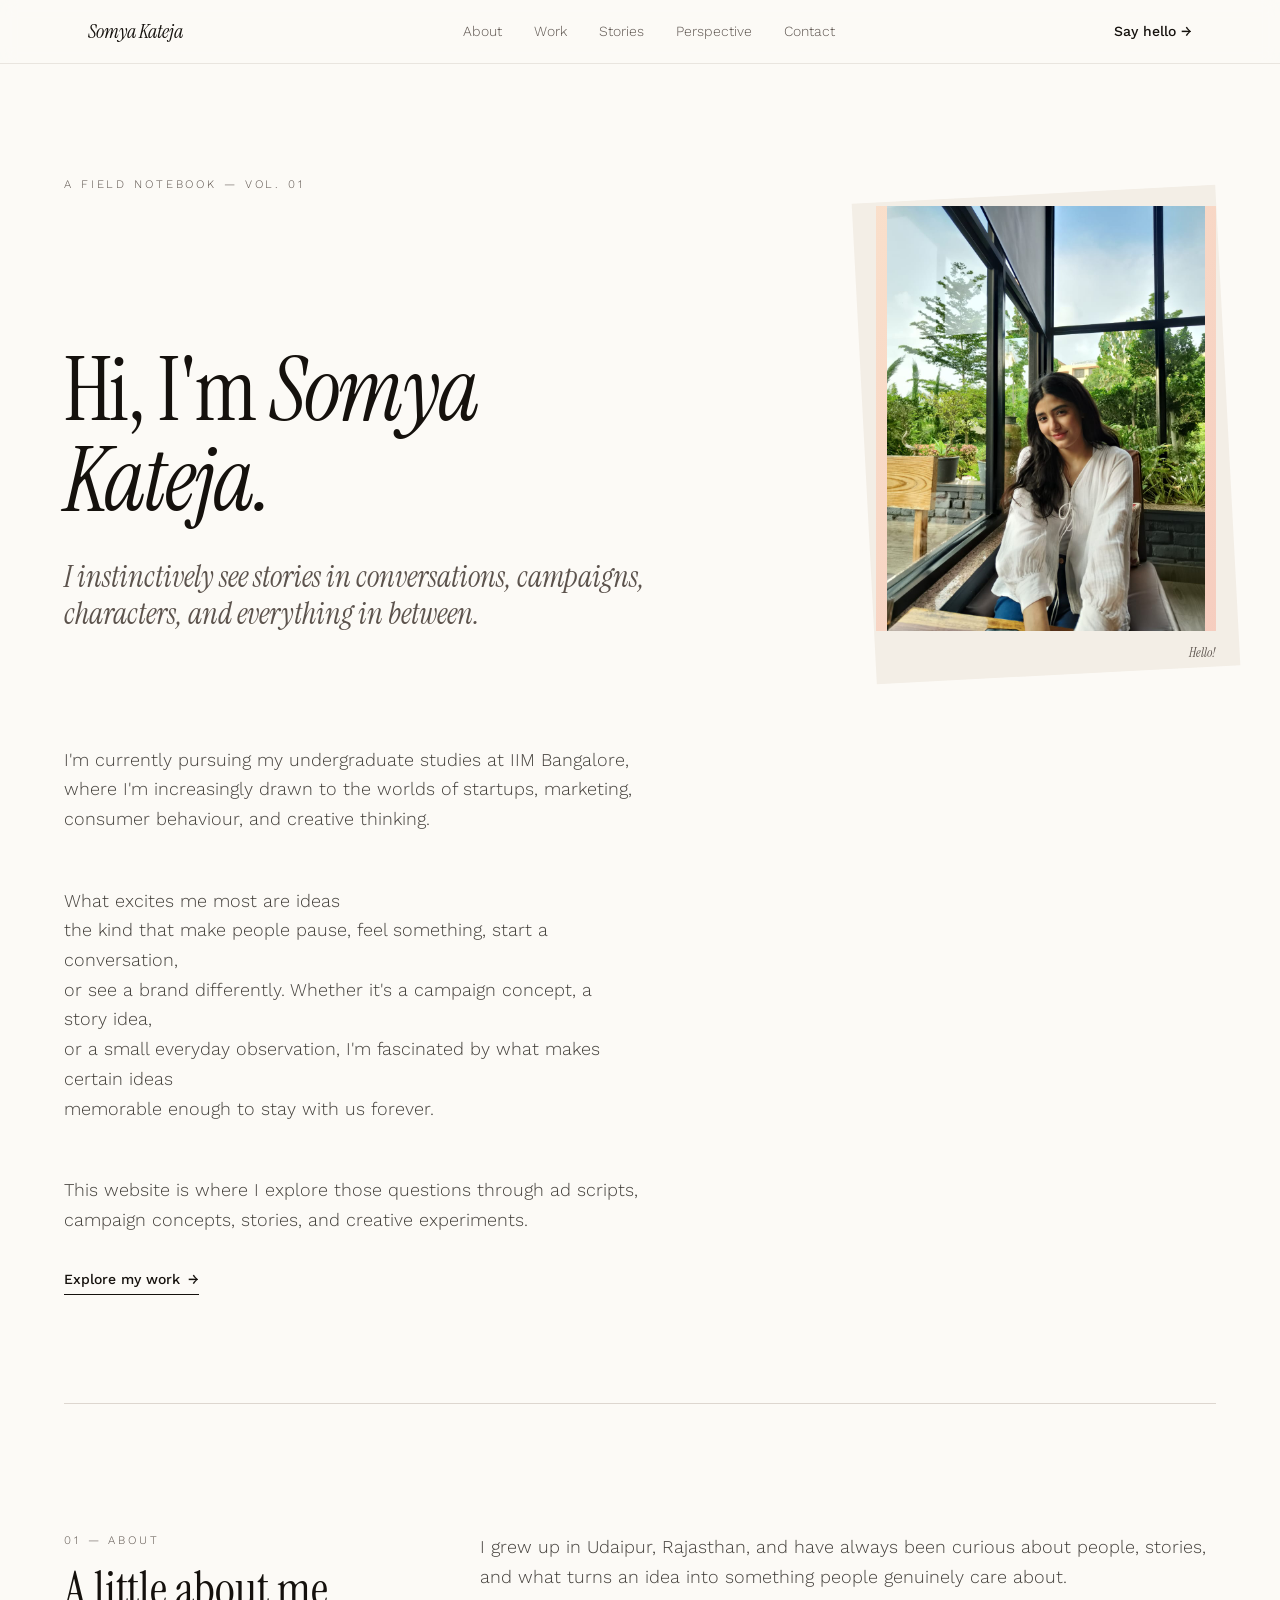
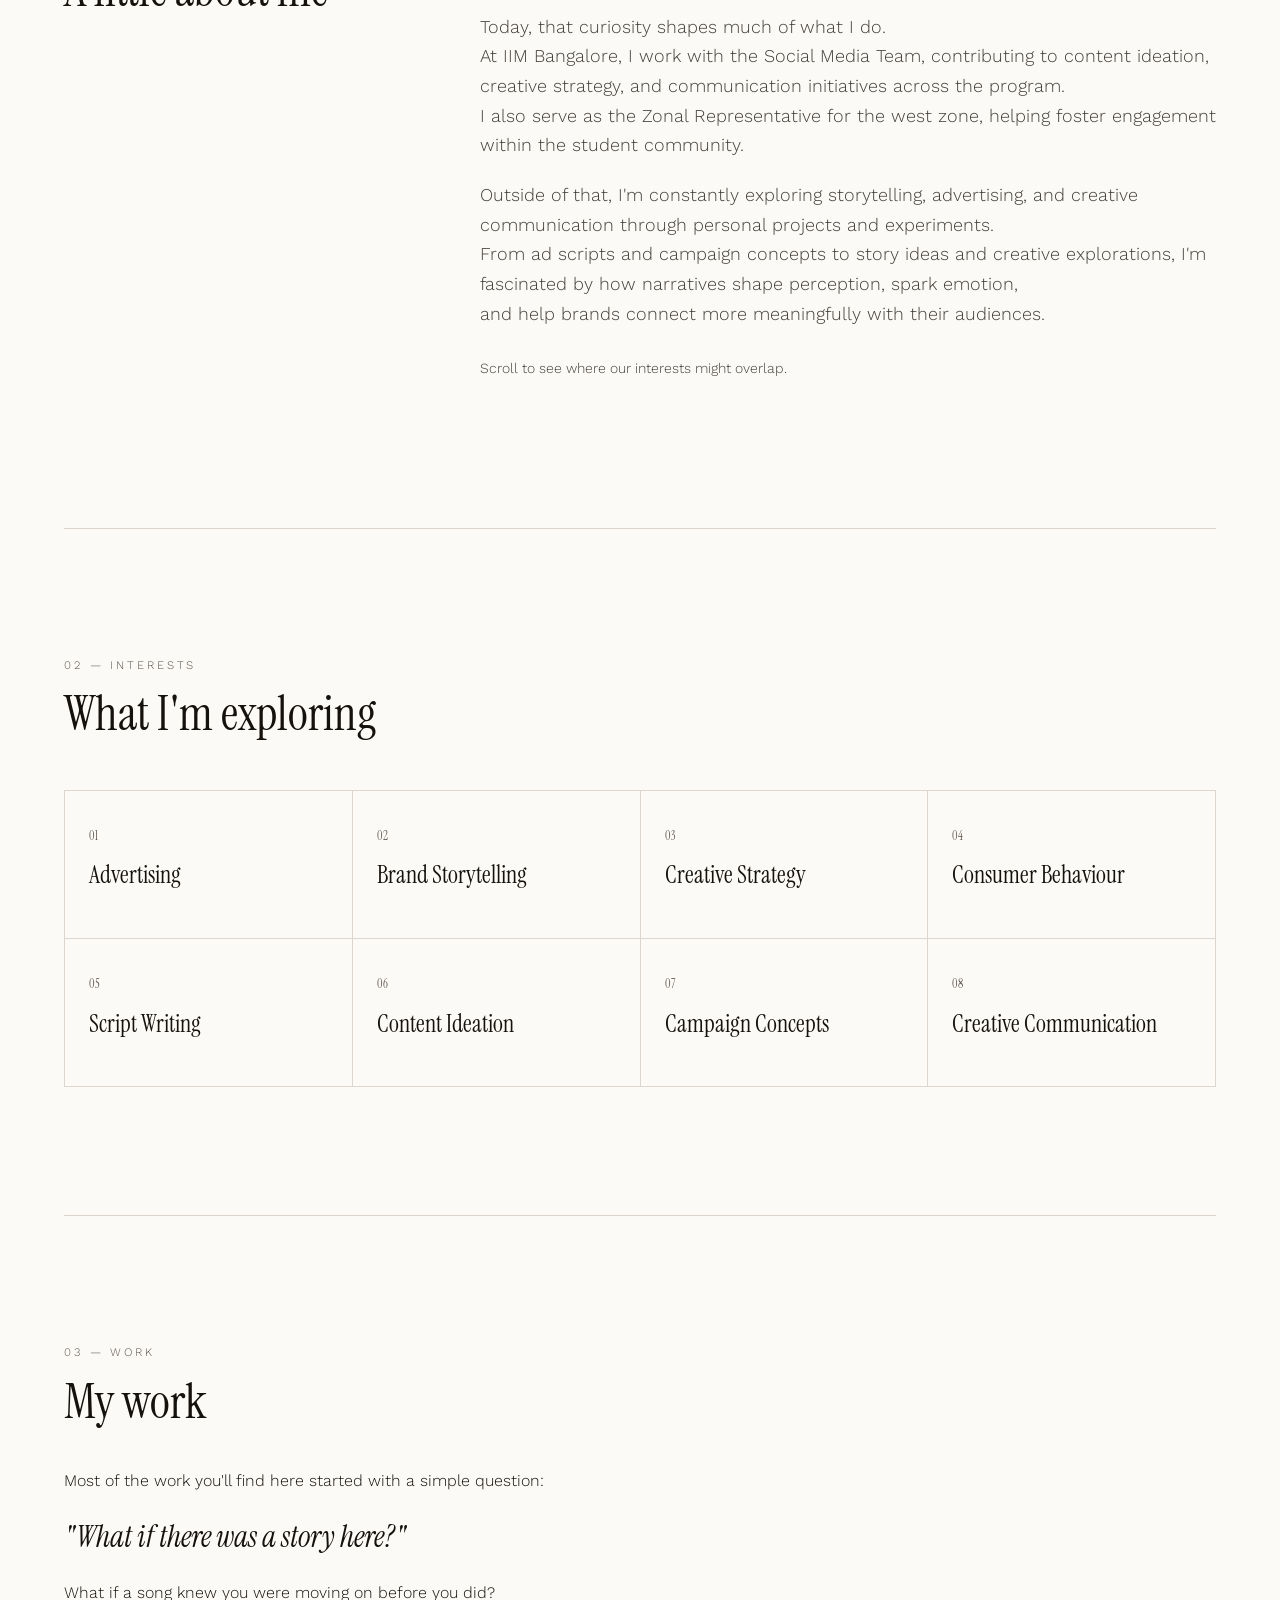
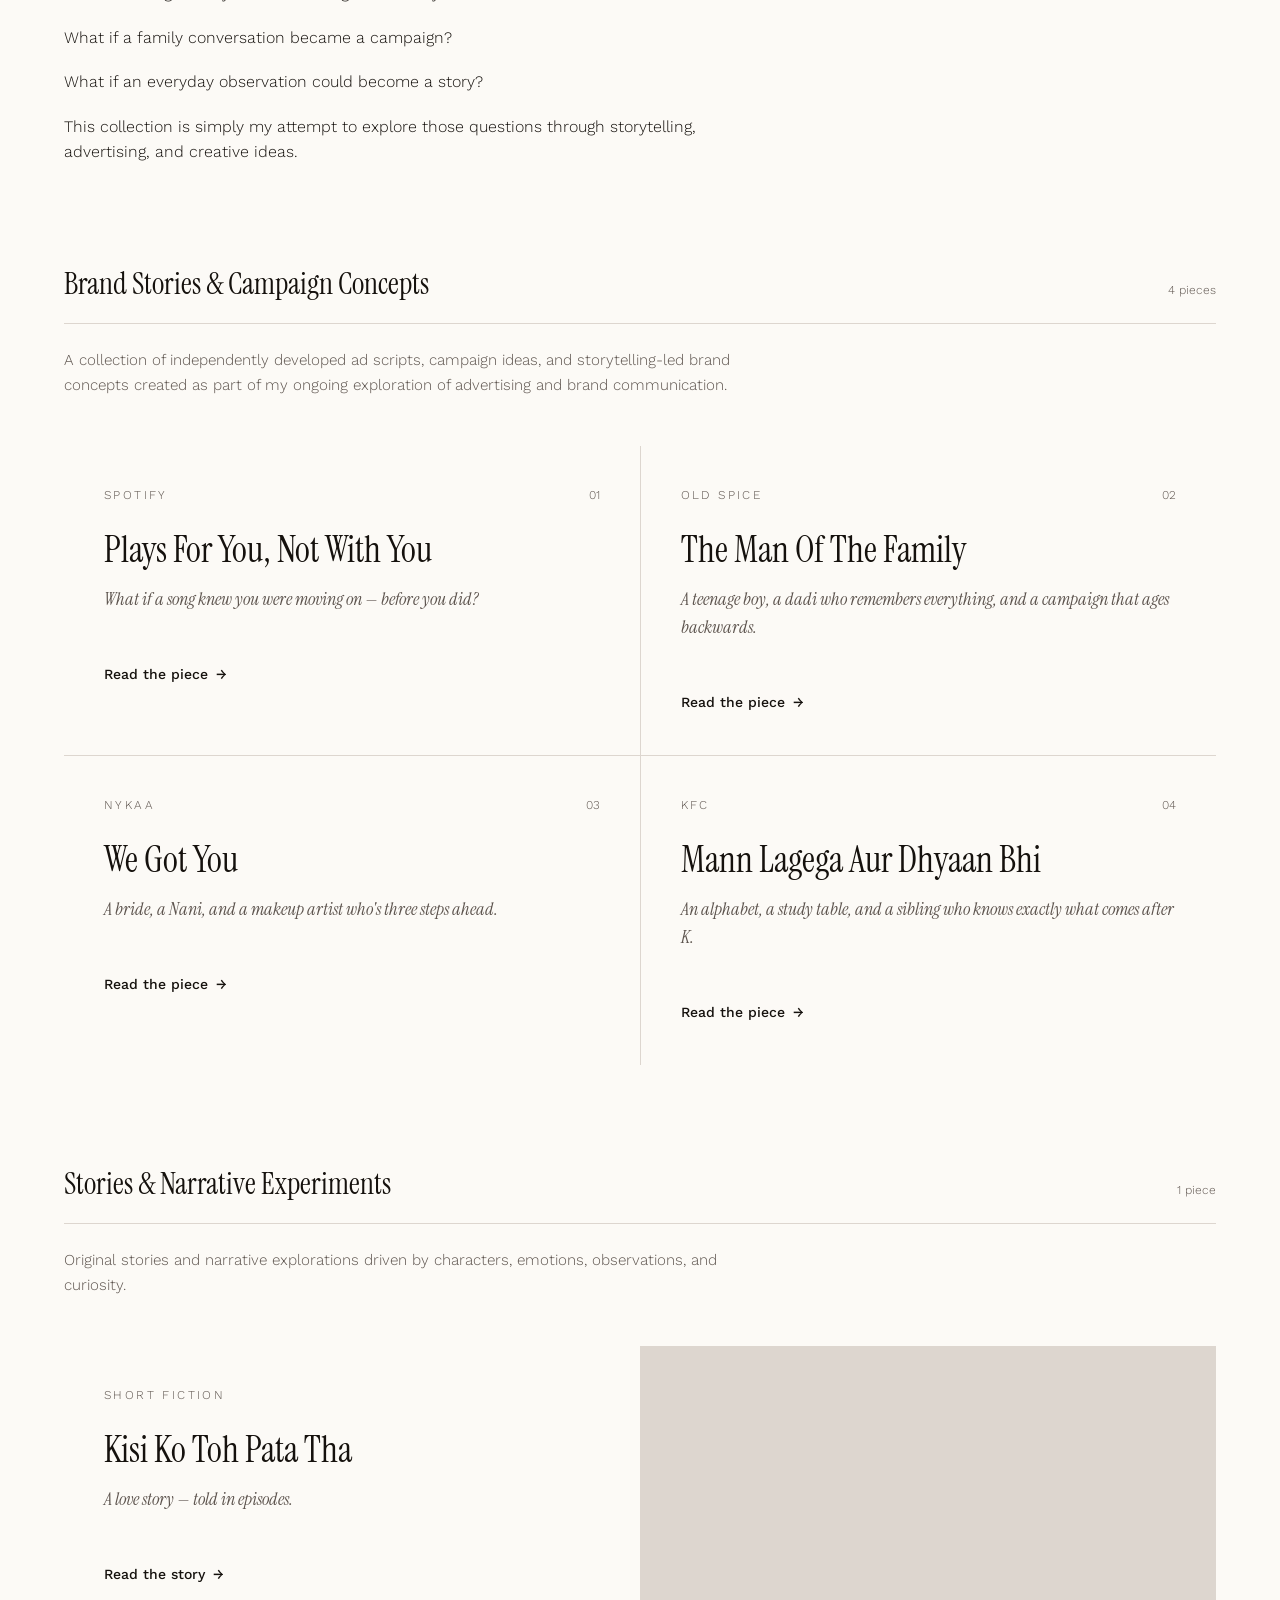
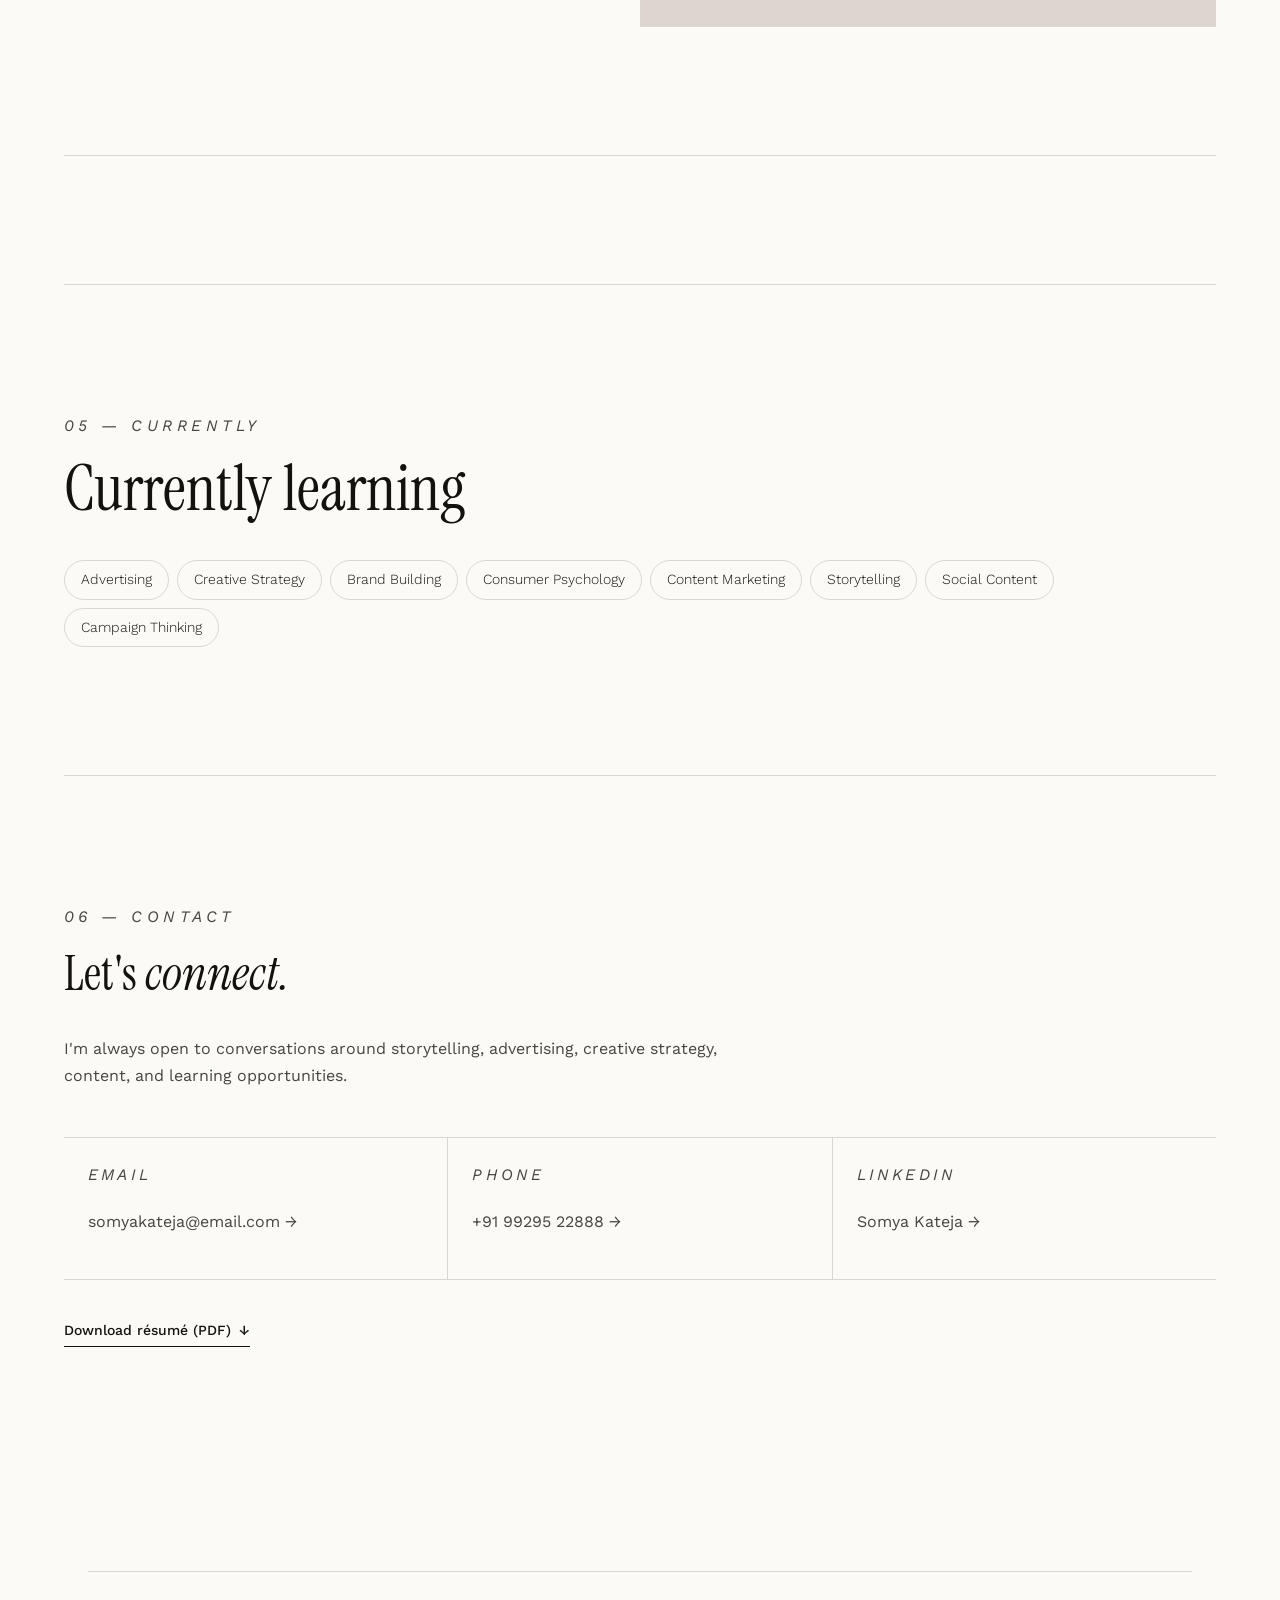
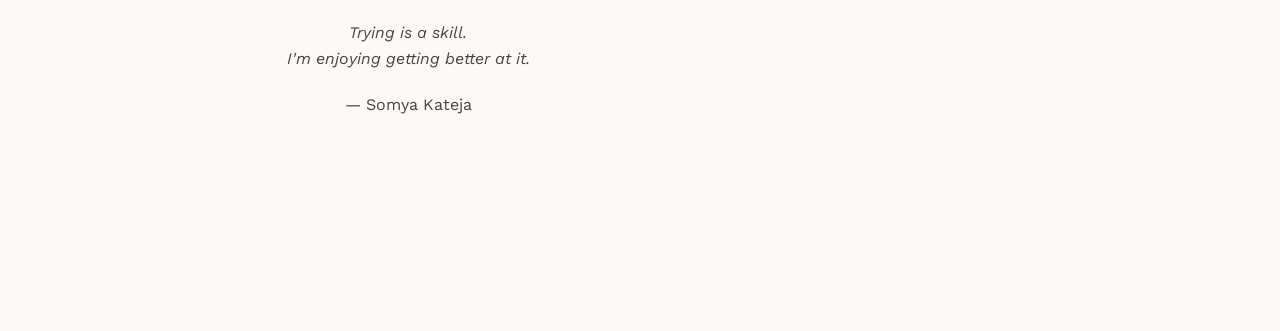
==== commit 8db09f8a: "Update index.html" ====
--- a/index.html
+++ b/index.html
@@ -49,9 +49,16 @@
     </figure>
   </div>
  <div class="hero-row2">
-<p>I'm currently pursuing my undergraduate studies at IIM Bangalore, where I'm increasingly drawn to the worlds of startups, marketing, consumer behaviour, and creative thinking.</p>
-<p>What excites me most are ideas - the kind that make people pause, feel something, start a conversation, or see a brand differently. Whether it's a campaign concept, a story idea, or a small everyday observation, I'm fascinated by what makes certain ideas memorable enough to stay with us forever.</p> 
-   <p class="intro-closing"> This website is where I explore those questions through ad scripts, campaign concepts, stories, and creative experiments. </p>
+<p>I'm currently pursuing my undergraduate studies at IIM Bangalore,<br>
+  where I'm increasingly drawn to the worlds of startups, marketing,
+  <br>consumer behaviour, and creative thinking.</p>
+<p>What excites me most are ideas <br>
+  the kind that make people pause, feel something, start a conversation,<br>
+  or see a brand differently. Whether it's a campaign concept, a story idea,<br>
+  or a small everyday observation, I'm fascinated by what makes certain ideas <br>
+  memorable enough to stay with us forever.</p> 
+   <p class="intro-closing"> This website is where I explore those questions through ad scripts, <br>
+     campaign concepts, stories, and creative experiments. </p>
     <div class="cta-stack">
       <a href="#work" class="cta-link">Explore my work <span class="arrow">→</span></a>
       <a href="#about" class="cta-muted"></a>
--- a/styles.css
+++ b/styles.css
@@ -634,3 +634,10 @@
     font-size: 1.5rem !important;
   }
 }
+.hero-row2{
+    display:flex;
+    flex-direction:column;
+    align-items:flex-start;
+    text-align:left;
+    gap:1rem;
+}
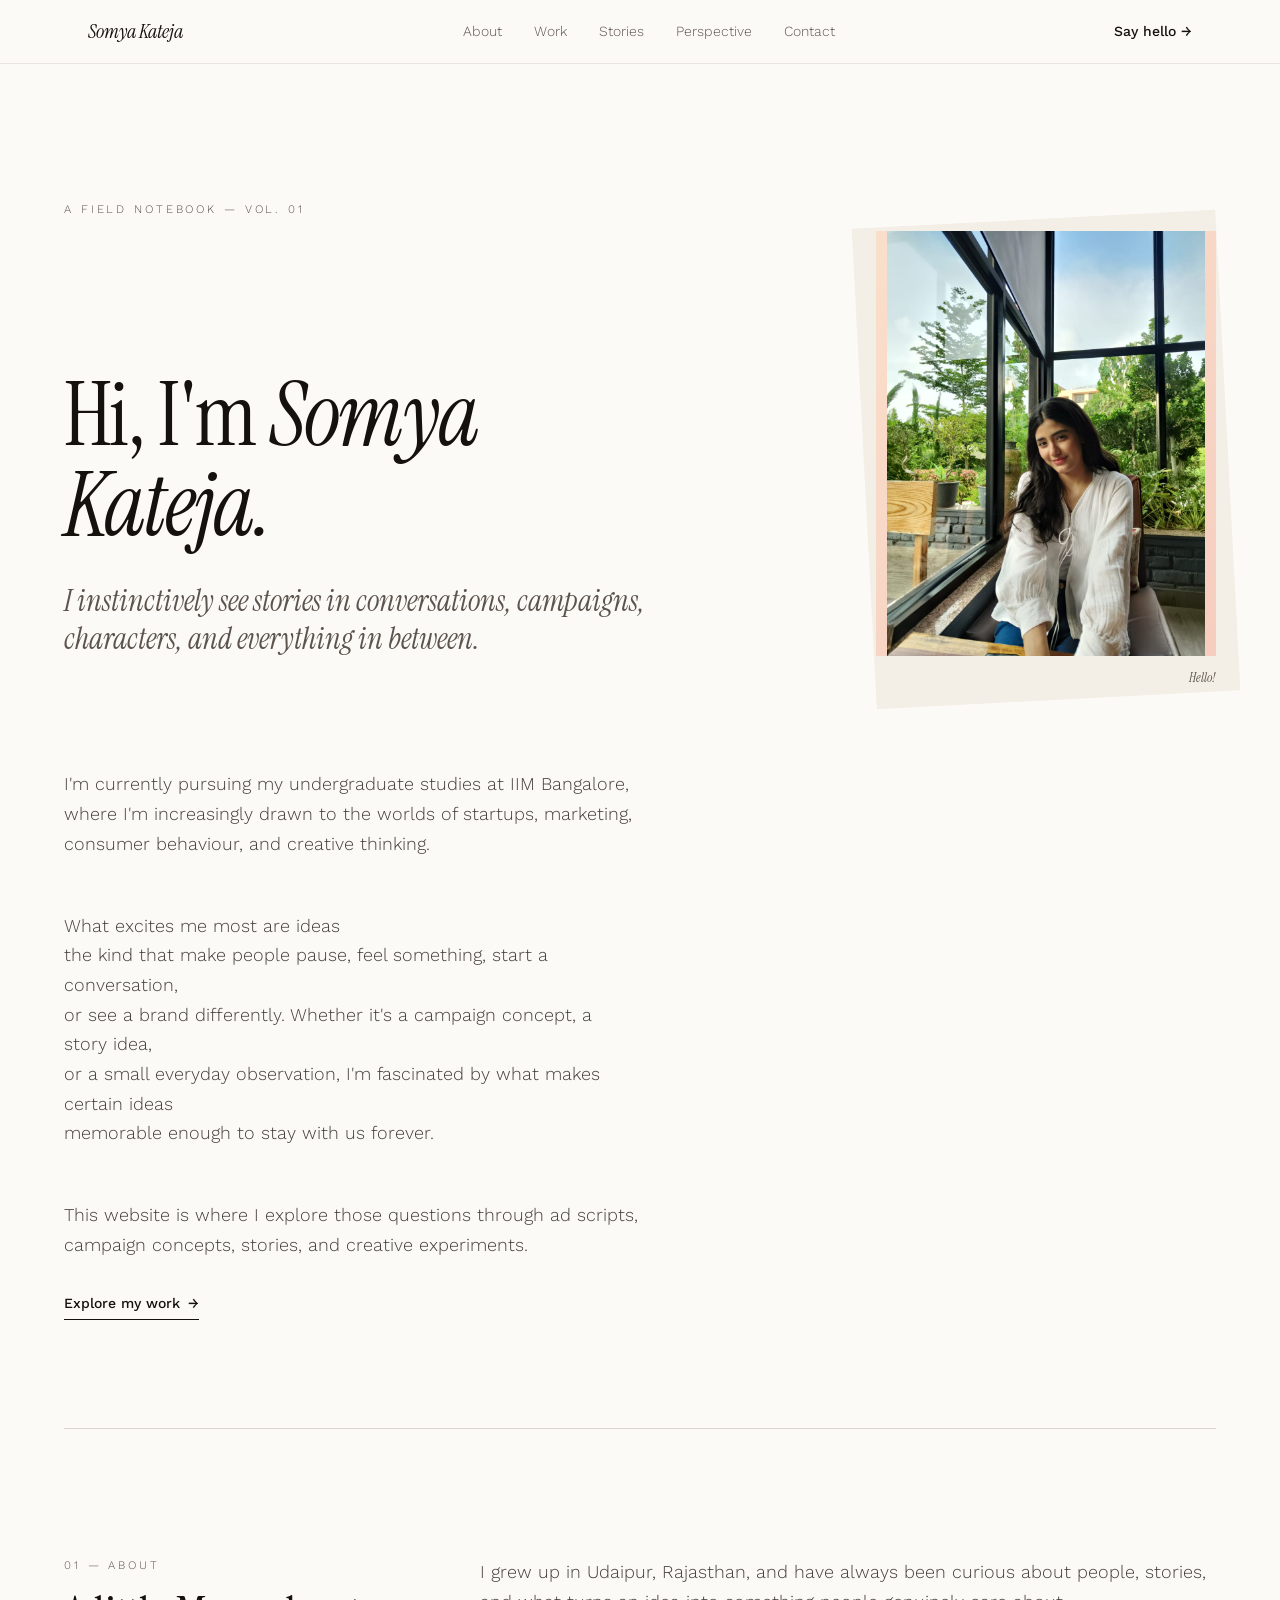
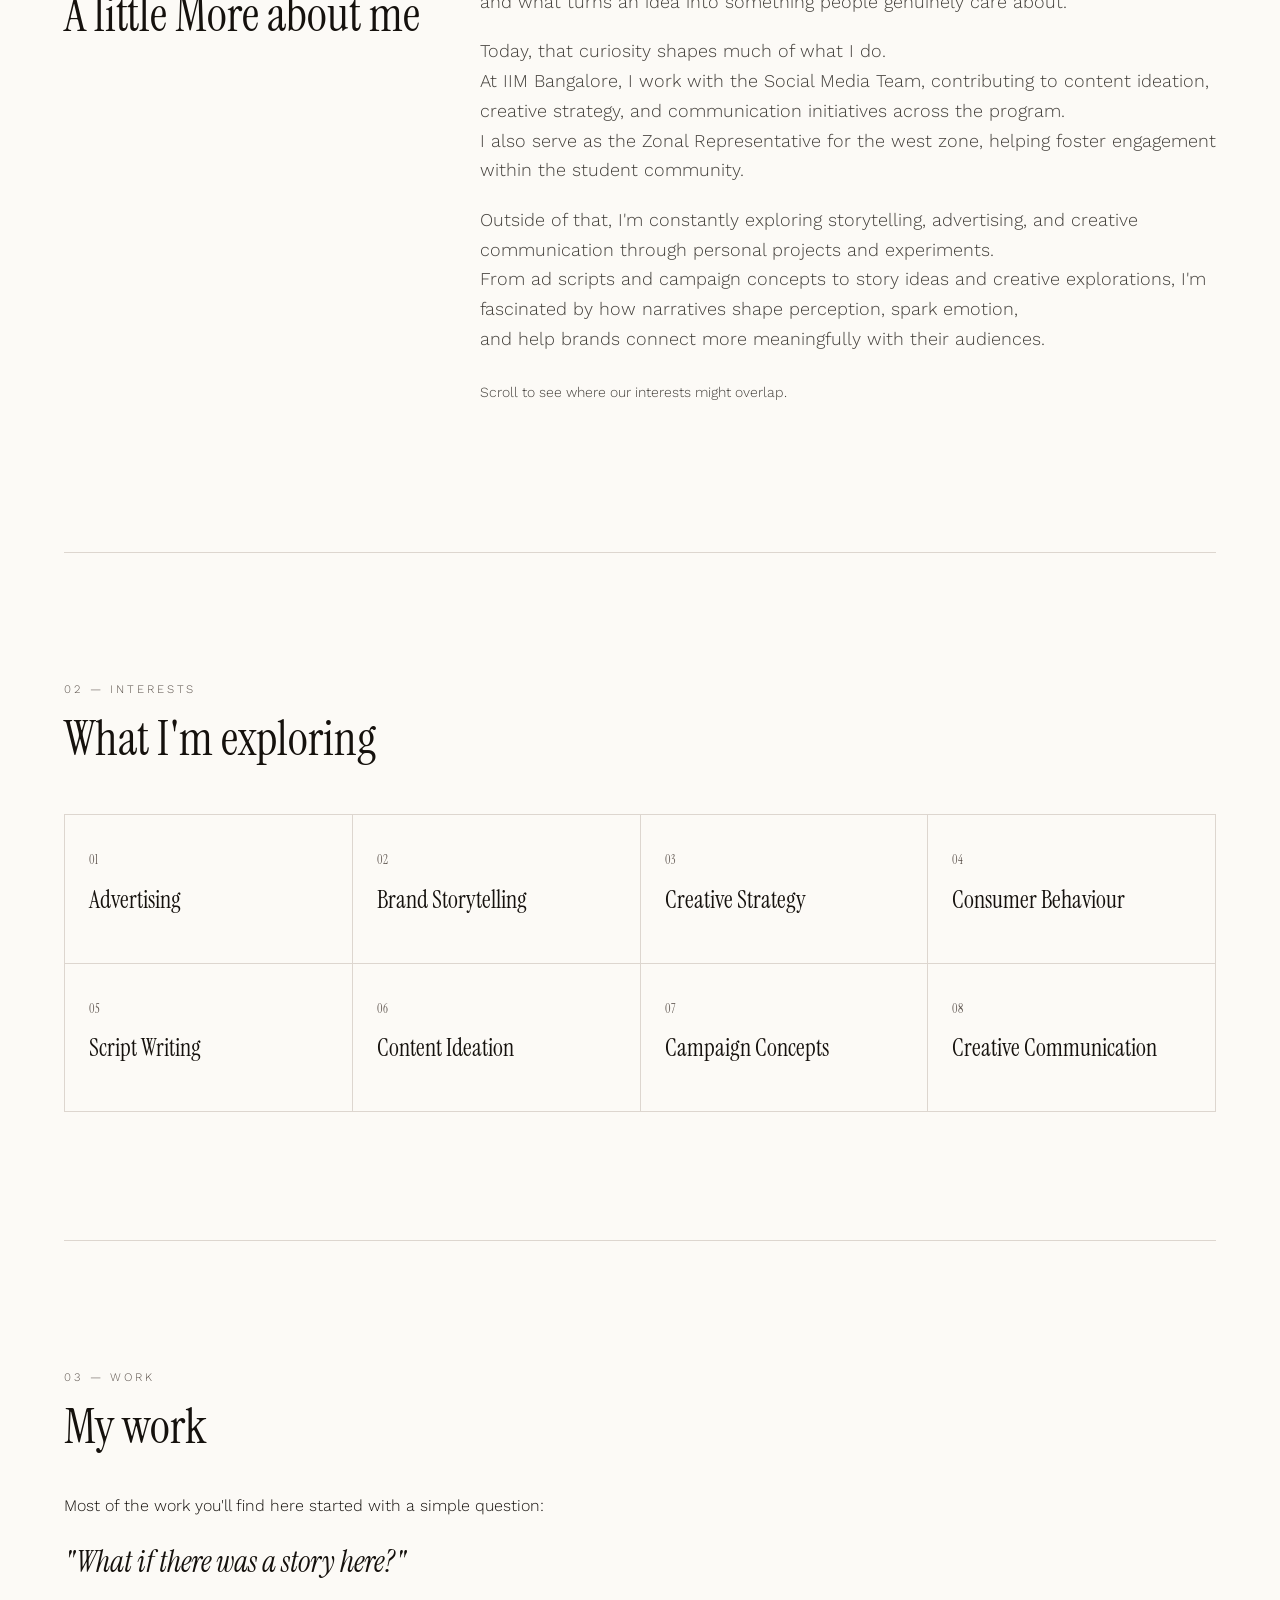
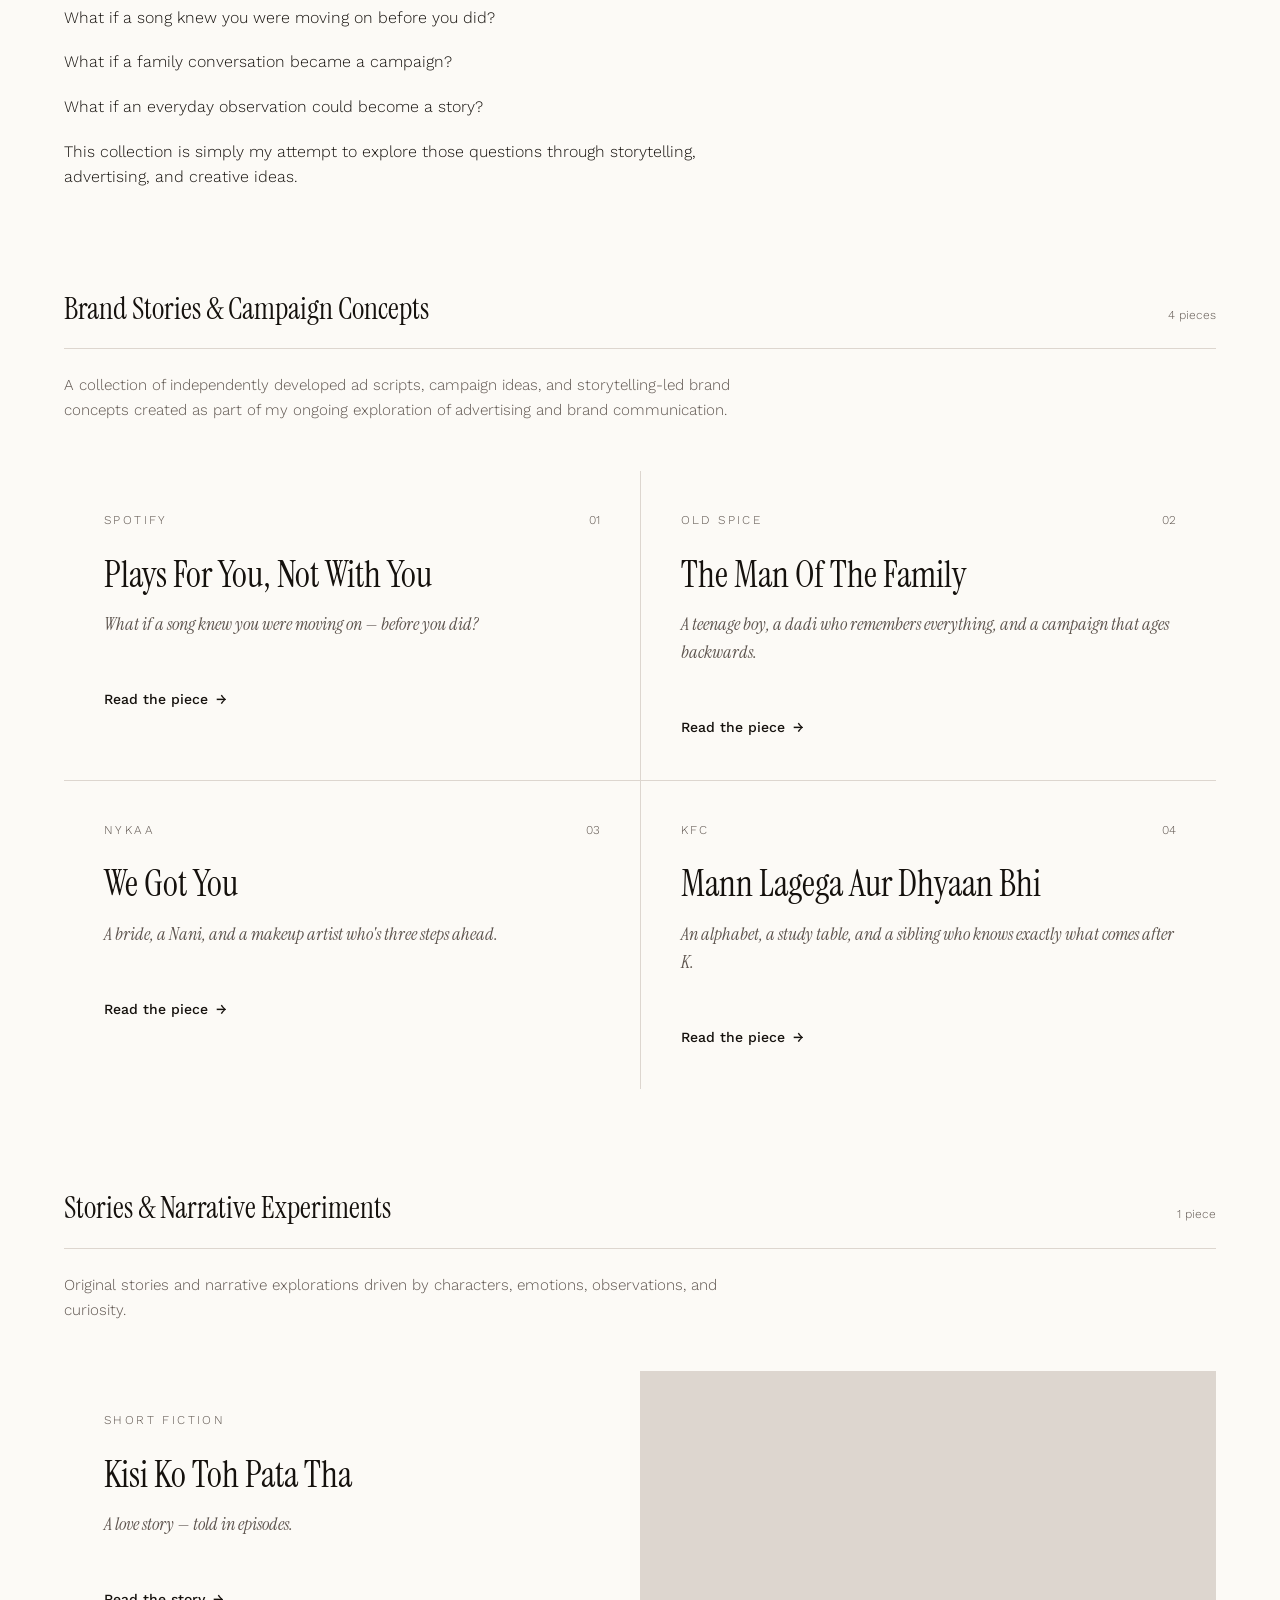
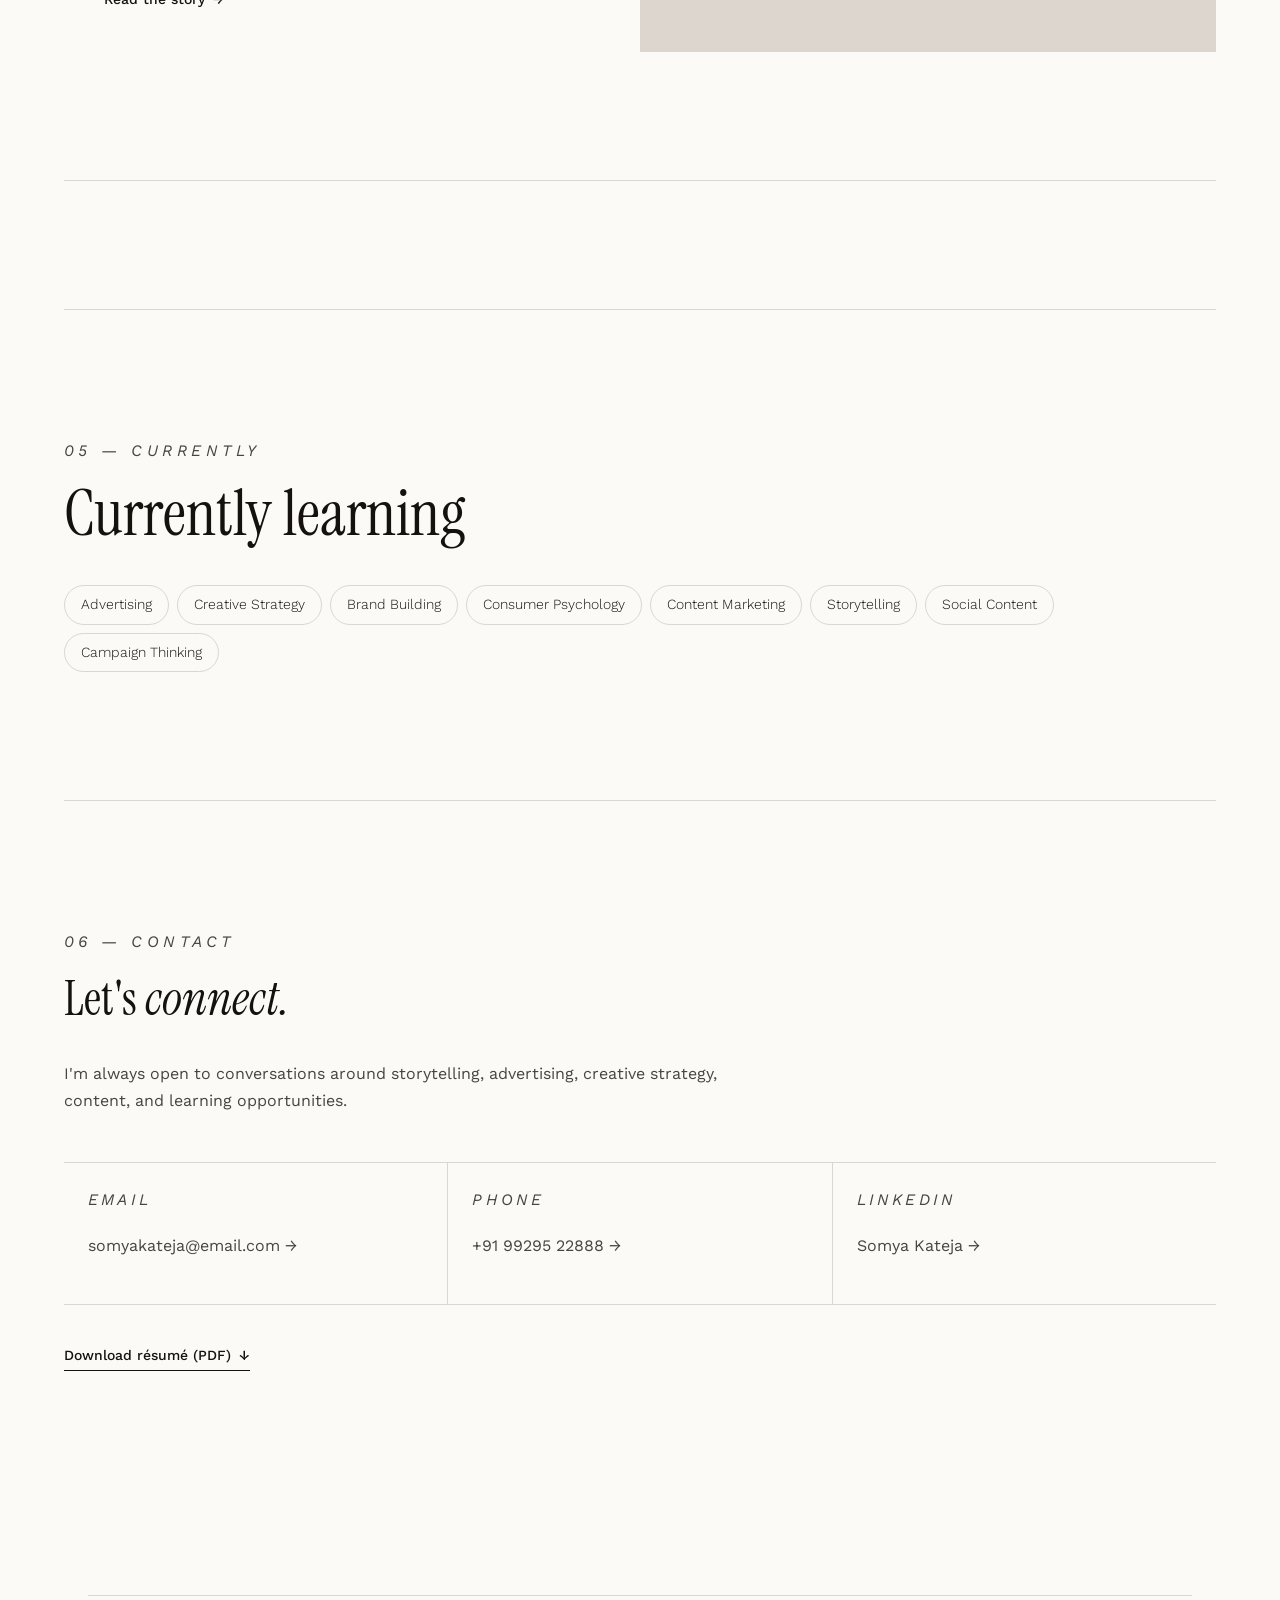
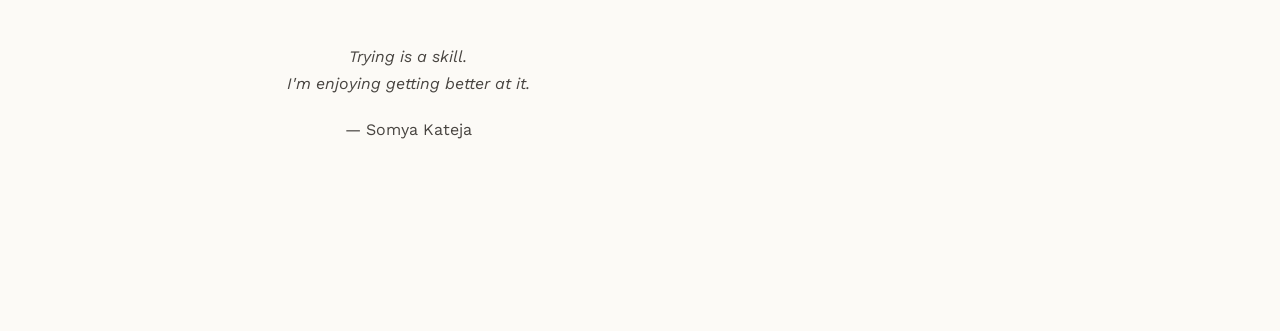
==== commit 652c6f8d: "Update index.html" ====
--- a/index.html
+++ b/index.html
@@ -72,7 +72,7 @@
   <div class="about-grid">
     <div>
       <p class="eyebrow">01 — About</p>
-      <h2 class="section-h">A little about me</h2>
+      <h2 class="section-h">A little More about me</h2>
     </div>
     <div class="copy">
       <p>I grew up in Udaipur, Rajasthan, and have always been curious about people, stories, and what turns an idea into something people genuinely care about.</p>
